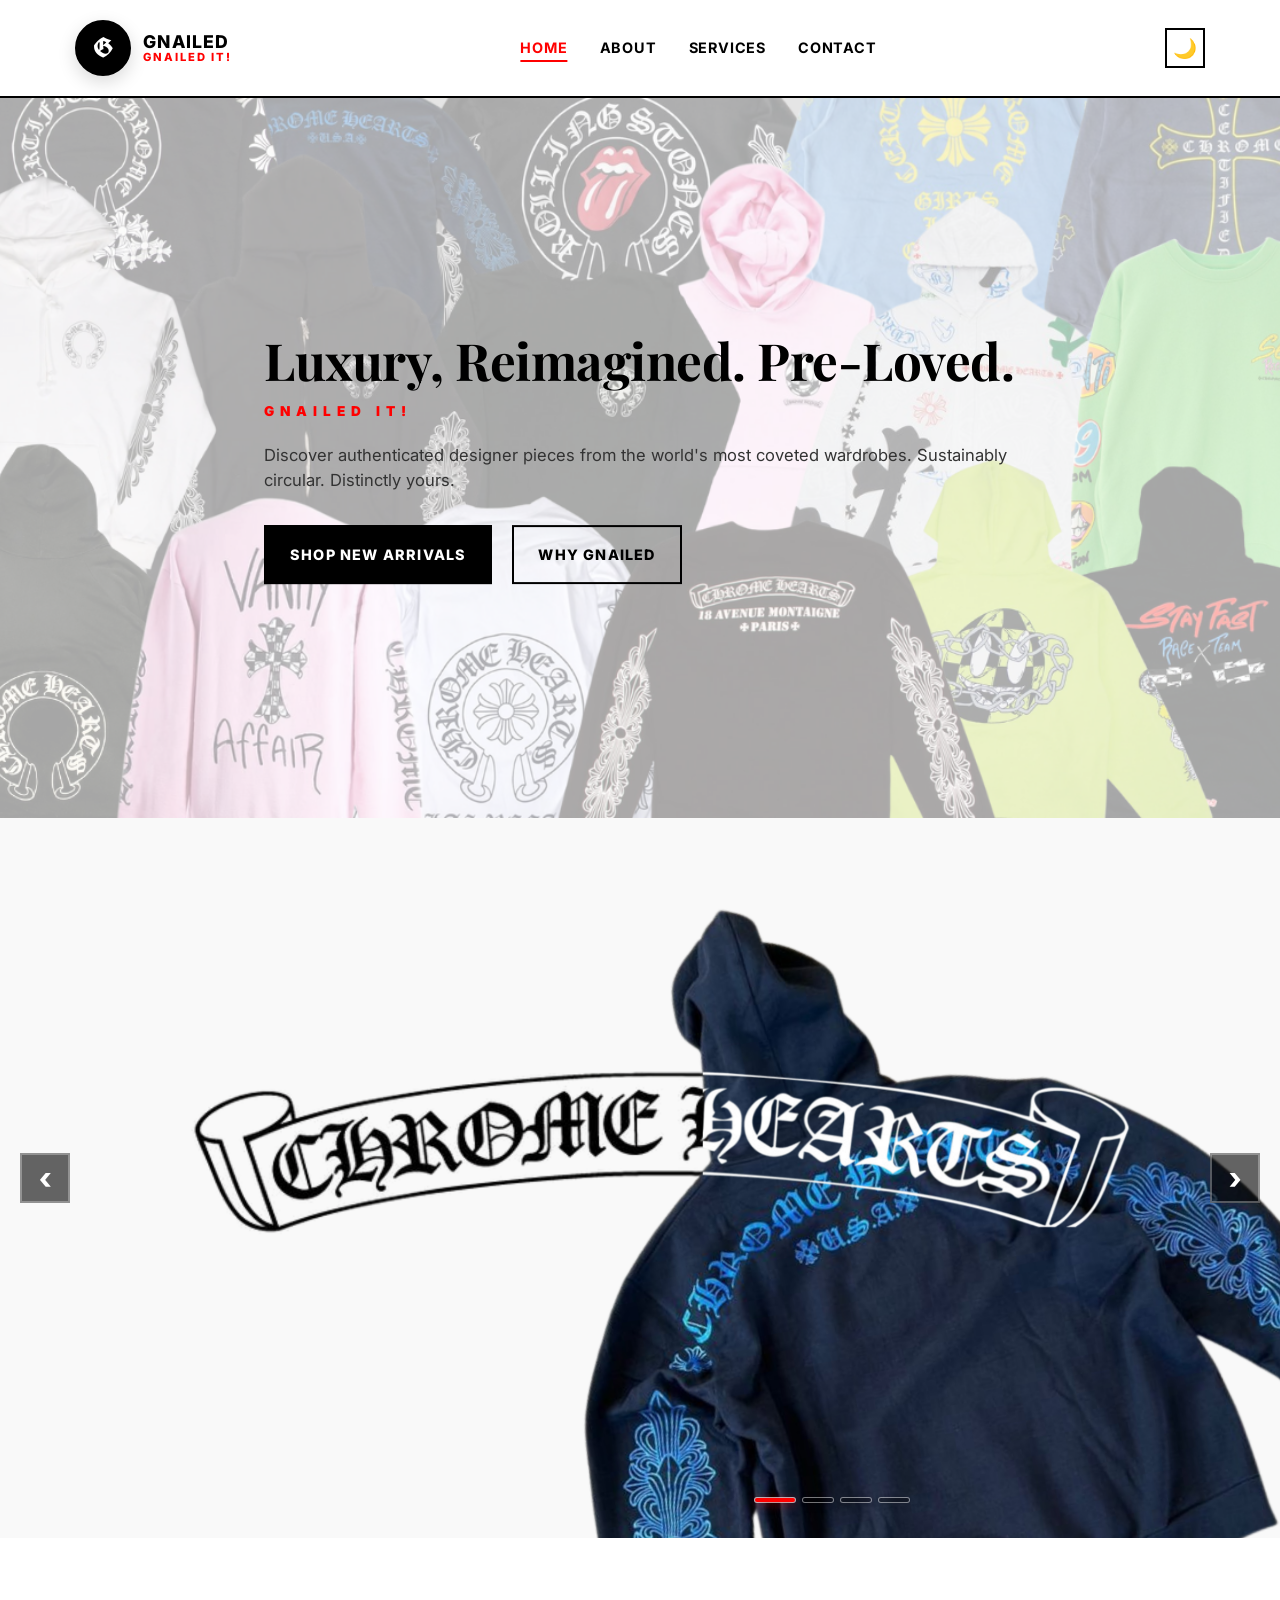
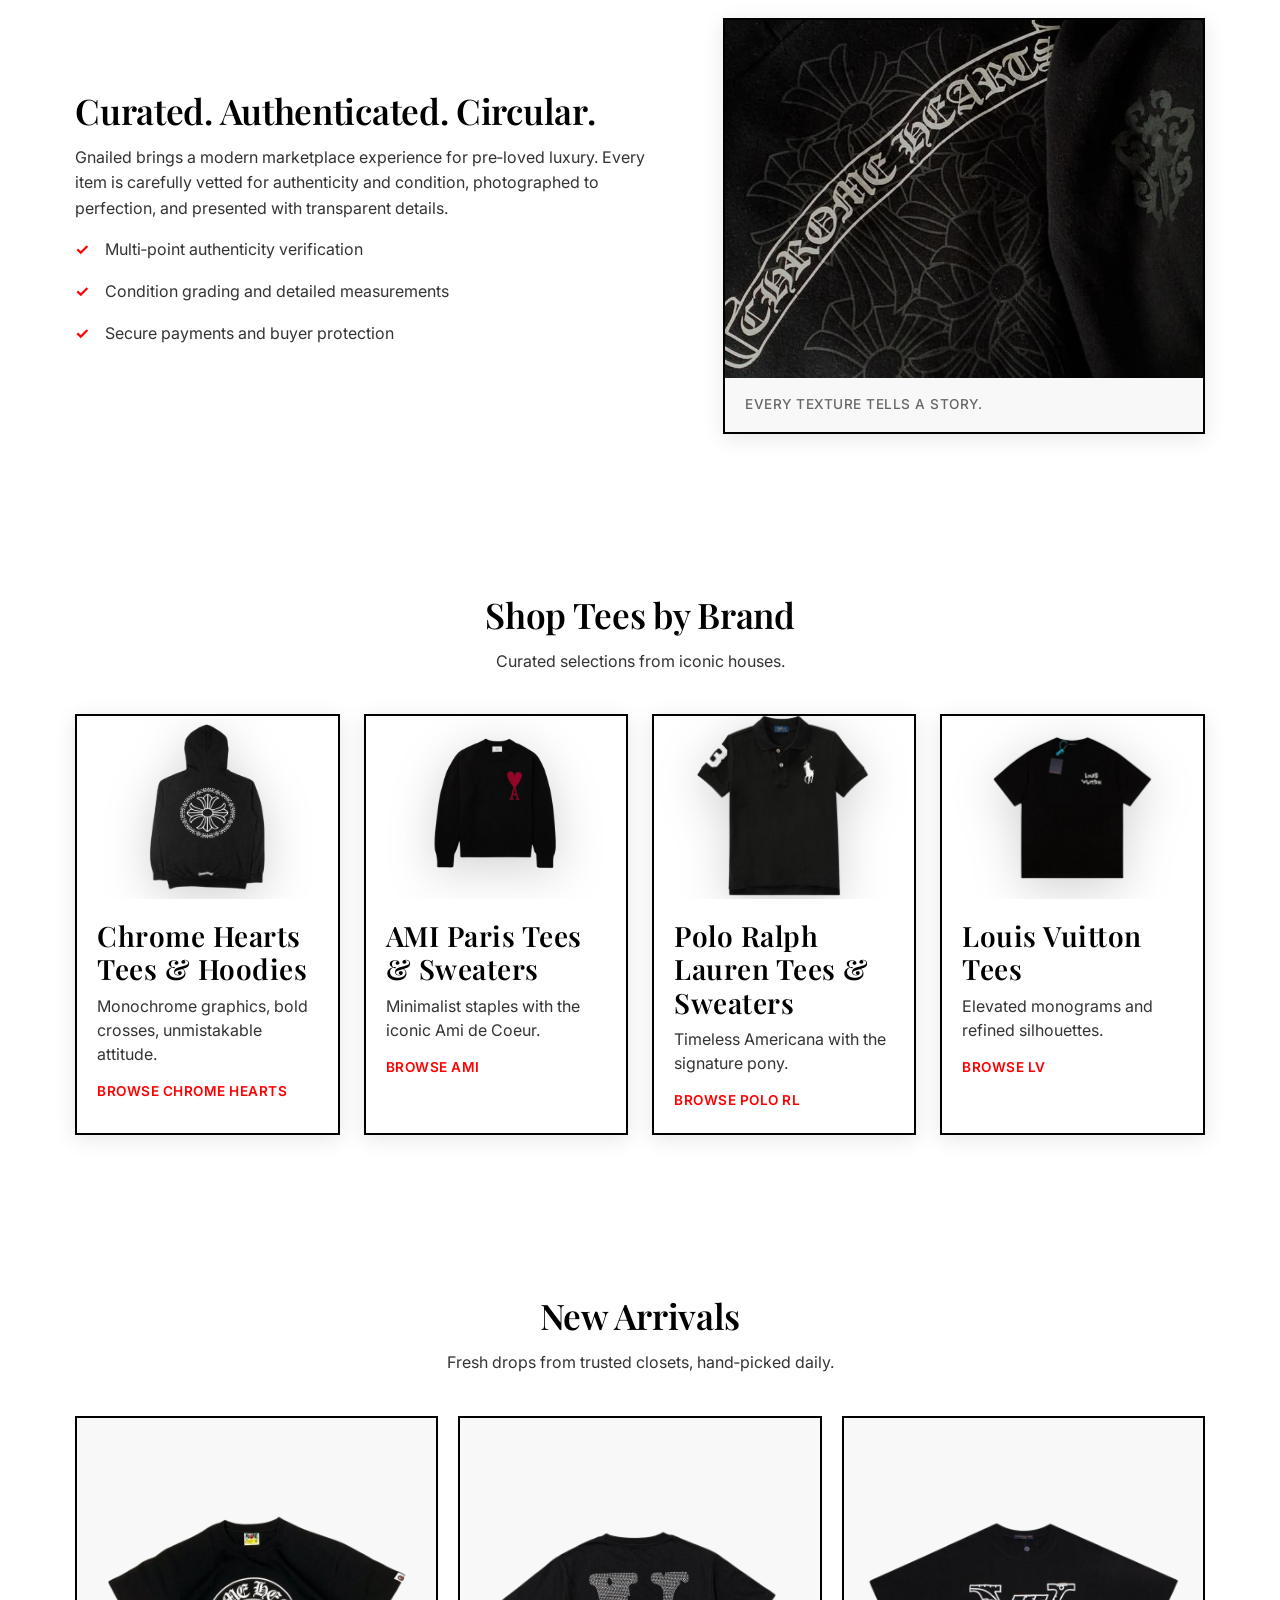
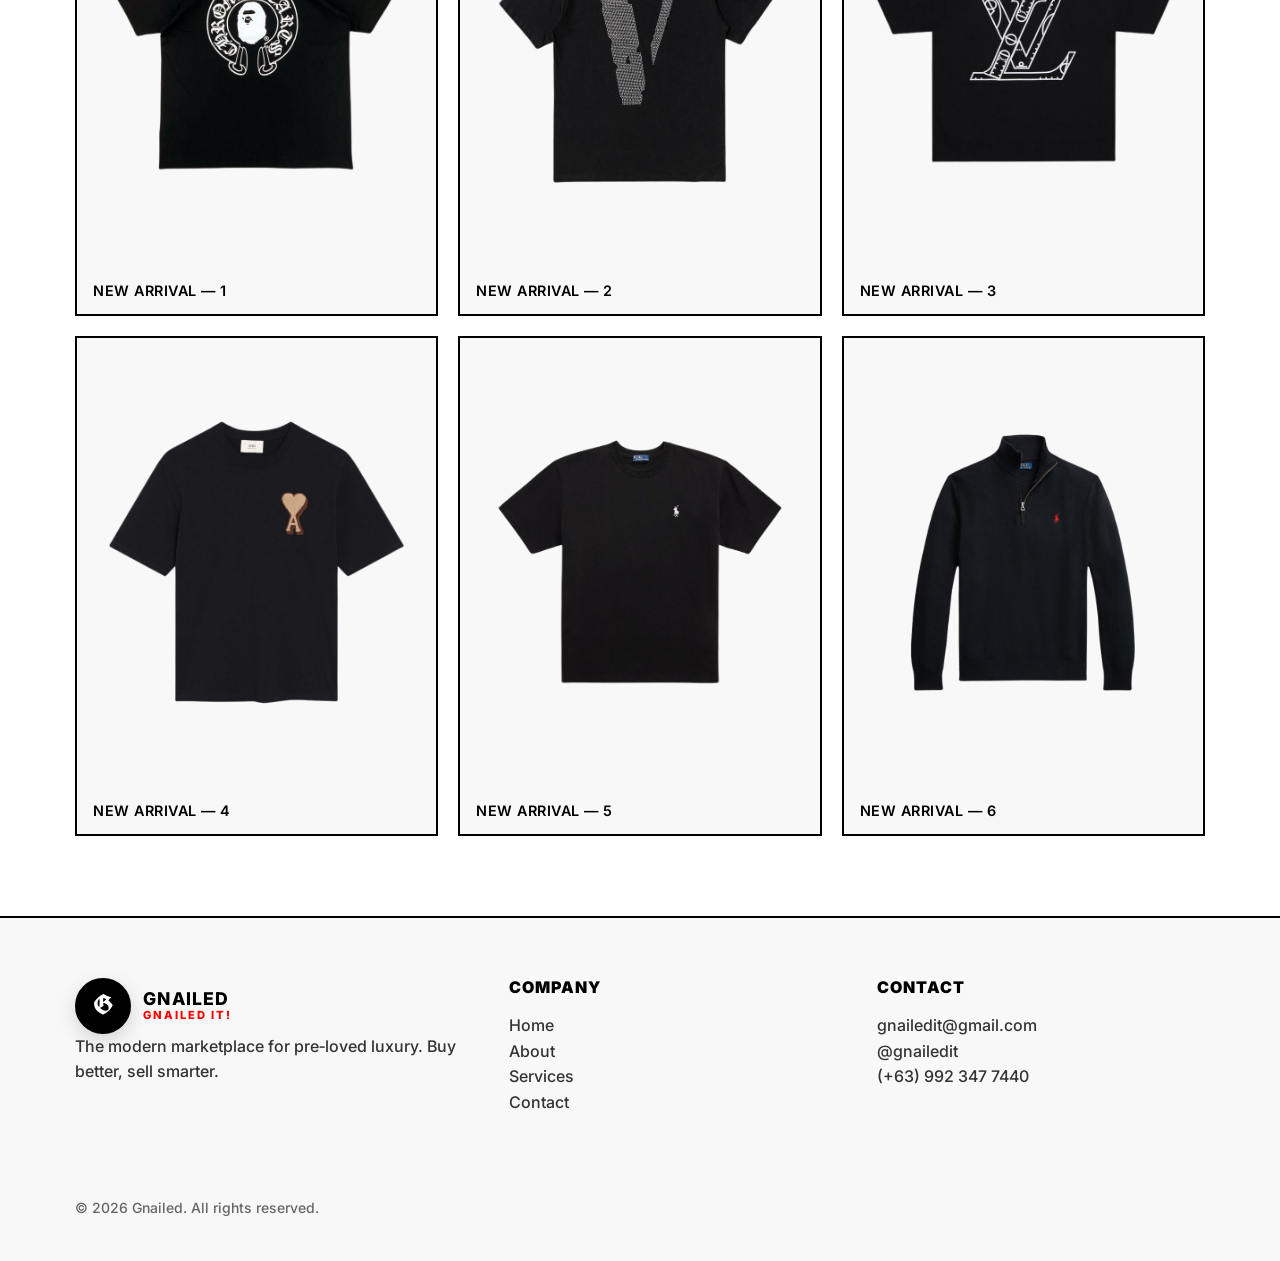
==== index.html @ 03d94093 "initial commit yezzir" ====
<!DOCTYPE html>
<html lang="en">
<head>
  <meta charset="UTF-8">
  <meta name="viewport" content="width=device-width, initial-scale=1.0">
  <meta name="description" content="Gnailed — luxury pre-loved garments, authenticated and curated. Buy and sell premium fashion sustainably.">
  <title>Gnailed — Luxury Pre‑Loved Garments</title>
  <link rel="preconnect" href="https://fonts.googleapis.com">
  <link rel="preconnect" href="https://fonts.gstatic.com" crossorigin>
  <link href="https://fonts.googleapis.com/css2?family=Inter:wght@300;400;500;600;700&family=Playfair+Display:wght@500;700&family=UnifrakturCook:wght@700&display=swap" rel="stylesheet">
  <link href="https://cdn.jsdelivr.net/npm/bootstrap@5.3.2/dist/css/bootstrap.min.css" rel="stylesheet">
  <link rel="stylesheet" href="style.css">
  <link rel="icon" type="image/svg+xml" href="data:image/svg+xml,%3Csvg xmlns='http://www.w3.org/2000/svg' viewBox='0 0 64 64'%3E%3Ccircle cx='32' cy='32' r='30' fill='%23000'/%3E%3Ctext x='32' y='42' text-anchor='middle' font-family='UnifrakturCook, Playfair Display, Georgia, serif' font-size='38' fill='%23fff' font-weight='700'%3EG%3C/text%3E%3C/svg%3E">
</head>
<body>
  <header class="site-header">
    <div class="container header-inner px-3 px-sm-4">
      <a class="brand" href="#" aria-label="Gnailed home">
        <span class="brand-mark" aria-hidden="true">G</span>
        <span class="brand-lockup">
          <span class="brand-wordmark">Gnailed</span>
          <span class="brand-tagline" aria-hidden="true">GNAILED IT!</span>
        </span>
      </a>
      <!-- Mobile menu toggle button -->
      <button id="menu-btn" class="menu-toggle" aria-label="Toggle menu" aria-expanded="false">
        <span class="hamburger"></span>
      </button>
      
      <nav id="nav-links" class="primary-nav" aria-label="Primary">
        <ul>
          <li><a href="index.html" class="active">Home</a></li>
          <li><a href="about.html">About</a></li>
          <li><a href="services.html">Services</a></li>
          <li><a href="contact.html">Contact</a></li>
        </ul>
      </nav>
      
      <!-- Dark mode toggle button -->
      <button id="theme-toggle" class="theme-toggle" aria-label="Toggle dark mode">
        <span class="theme-icon">🌙</span>
      </button>
    </div>
  </header>

  <main id="main-content">
    <section class="hero" aria-label="Featured banner">
      <div class="hero-media" role="img" aria-label="Chrome Hearts garments piled up"></div>
      <div class="container hero-content px-3 px-sm-4">
        <h1>Luxury, Reimagined. Pre‑Loved.</h1>
        <div class="hero-tagline" role="note" aria-label="Tagline">GNAILED IT!</div>
        <p>Discover authenticated designer pieces from the world's most coveted wardrobes. Sustainably circular. Distinctly yours.</p>
        <div class="cta-group">
          <a class="button button-primary" href="#shop">Shop New Arrivals</a>
          <a class="button button-ghost" href="#about">Why Gnailed</a>
        </div>
      </div>
    </section>

    <!-- Image Carousel Section -->
    <section class="carousel-section" aria-label="Featured carousel">
      <div class="carousel-container">
        <div class="carousel-slide active">
          <img src="carouselPics/carouselPic1.png" alt="Featured collection 1">
        </div>
        <div class="carousel-slide">
          <img src="carouselPics/carouselPic2.png" alt="Featured collection 2">
        </div>
        <div class="carousel-slide">
          <img src="carouselPics/carouselPic3.png" alt="Featured collection 3">
        </div>
        <div class="carousel-slide">
          <img src="carouselPics/carouselPic4.png" alt="Featured collection 4">
        </div>
        
        <!-- Carousel navigation buttons -->
        <button class="carousel-btn prev" aria-label="Previous slide">‹</button>
        <button class="carousel-btn next" aria-label="Next slide">›</button>
        
        <!-- Carousel indicators -->
        <div class="carousel-indicators">
          <button class="indicator active" data-slide="0" aria-label="Go to slide 1"></button>
          <button class="indicator" data-slide="1" aria-label="Go to slide 2"></button>
          <button class="indicator" data-slide="2" aria-label="Go to slide 3"></button>
          <button class="indicator" data-slide="3" aria-label="Go to slide 4"></button>
        </div>
      </div>
    </section>

    <section id="about" class="about section">
      <div class="container split px-3 px-sm-4">
        <div class="split-col">
          <h2>Curated. Authenticated. Circular.</h2>
          <p>Gnailed brings a modern marketplace experience for pre‑loved luxury. Every item is carefully vetted for authenticity and condition, photographed to perfection, and presented with transparent details.</p>
          <ul class="checks" role="list">
            <li>Multi‑point authenticity verification</li>
            <li>Condition grading and detailed measurements</li>
            <li>Secure payments and buyer protection</li>
          </ul>
        </div>
        <div class="split-col visual">
          <figure class="about-figure">
            <img src="pics/curatedauthenticatedcircular.jpg" alt="Curated, authenticated, circular luxury garment display">
            <figcaption>Every texture tells a story.</figcaption>
          </figure>
        </div>
      </div>
    </section>

    <section id="services" class="section services">
      <div class="container px-3 px-sm-4">
        <header class="section-header">
          <h2>Shop Tees by Brand</h2>
          <p>Curated selections from iconic houses.</p>
        </header>
        <div class="card-grid">
          <article class="card">
            <div class="card-media"><img src="pics/chromehearts.jpg" alt="Chrome Hearts tee product photo"></div>
            <div class="card-body">
              <h3>Chrome Hearts Tees & Hoodies</h3>
              <p>Monochrome graphics, bold crosses, unmistakable attitude.</p>
              <a class="text-link" href="#shop">Browse Chrome Hearts</a>
            </div>
          </article>
          <article class="card">
            <div class="card-media"><img src="pics/amiparis.jpg" alt="AMI Paris tee product photo"></div>
            <div class="card-body">
              <h3>AMI Paris Tees & Sweaters</h3>
              <p>Minimalist staples with the iconic Ami de Coeur.</p>
              <a class="text-link" href="#shop">Browse AMI</a>
            </div>
          </article>
          <article class="card">
            <div class="card-media"><img src="pics/polorl.jpg" alt="Polo Ralph Lauren tee product photo"></div>
            <div class="card-body">
              <h3>Polo Ralph Lauren Tees & Sweaters</h3>
              <p>Timeless Americana with the signature pony.</p>
              <a class="text-link" href="#shop">Browse Polo RL</a>
            </div>
          </article>
          <article class="card">
            <div class="card-media"><img src="pics/louisvuitton.jpg" alt="Louis Vuitton tee product photo"></div>
            <div class="card-body">
              <h3>Louis Vuitton Tees</h3>
              <p>Elevated monograms and refined silhouettes.</p>
              <a class="text-link" href="#shop">Browse LV</a>
            </div>
          </article>
        </div>
      </div>
    </section>

    <section id="shop" class="section featured" aria-label="Feature highlights">
      <div class="container px-3 px-sm-4">
        <header class="section-header">
          <h2>New Arrivals</h2>
          <p>Fresh drops from trusted closets, hand‑picked daily.</p>
        </header>
        <div class="masonry">
          <figure class="tile">
            <a href="#zoom1" aria-label="Zoom image 1" class="tile-image-wrapper">
              <img src="pics/newarrival1.jpg" alt="Chrome Hearts X A Bathing Ape Collab Tee">
            </a>
            <a href="#shop" class="button button-primary buy-now">Buy Now</a>
            <figcaption>New Arrival — 1</figcaption>
          </figure>
          <figure class="tile">
            <a href="#zoom2" aria-label="Zoom image 2" class="tile-image-wrapper">
              <img src="pics/newarrival2.jpg" alt="New arrival 2">
            </a>
            <a href="#shop" class="button button-primary buy-now">Buy Now</a>
            <figcaption>New Arrival — 2</figcaption>
          </figure>
          <figure class="tile">
            <a href="#zoom3" aria-label="Zoom image 3" class="tile-image-wrapper">
              <img src="pics/newarrival3.jpg" alt="New arrival 3">
            </a>
            <a href="#shop" class="button button-primary buy-now">Buy Now</a>
            <figcaption>New Arrival — 3</figcaption>
          </figure>
          <figure class="tile">
            <a href="#zoom4" aria-label="Zoom image 4" class="tile-image-wrapper">
              <img src="pics/newarrival4.jpg" alt="New arrival 4">
            </a>
            <a href="#shop" class="button button-primary buy-now">Buy Now</a>
            <figcaption>New Arrival — 4</figcaption>
          </figure>
          <figure class="tile">
            <a href="#zoom5" aria-label="Zoom image 5" class="tile-image-wrapper">
              <img src="pics/newarrival5.jpg" alt="New arrival 5">
            </a>
            <a href="#shop" class="button button-primary buy-now">Buy Now</a>
            <figcaption>New Arrival — 5</figcaption>
          </figure>
          <figure class="tile">
            <a href="#zoom6" aria-label="Zoom image 6" class="tile-image-wrapper">
              <img src="pics/newarrival6.jpg" alt="New arrival 6">
            </a>
            <a href="#shop" class="button button-primary buy-now">Buy Now</a>
            <figcaption>New Arrival — 6</figcaption>
          </figure>
        </div>
        <!-- CSS-only lightboxes -->
        <div id="zoom1" class="lightbox" role="dialog" aria-modal="true" aria-label="Zoomed image 1"><a class="close" href="#">Close</a><img src="pics/newarrival1.jpg" alt="New arrival 1 large"></div>
        <div id="zoom2" class="lightbox" role="dialog" aria-modal="true" aria-label="Zoomed image 2"><a class="close" href="#">Close</a><img src="pics/newarrival2.jpg" alt="New arrival 2 large"></div>
        <div id="zoom3" class="lightbox" role="dialog" aria-modal="true" aria-label="Zoomed image 3"><a class="close" href="#">Close</a><img src="pics/newarrival3.jpg" alt="New arrival 3 large"></div>
        <div id="zoom4" class="lightbox" role="dialog" aria-modal="true" aria-label="Zoomed image 4"><a class="close" href="#">Close</a><img src="pics/newarrival4.jpg" alt="New arrival 4 large"></div>
        <div id="zoom5" class="lightbox" role="dialog" aria-modal="true" aria-label="Zoomed image 5"><a class="close" href="#">Close</a><img src="pics/newarrival5.jpg" alt="New arrival 5 large"></div>
        <div id="zoom6" class="lightbox" role="dialog" aria-modal="true" aria-label="Zoomed image 6"><a class="close" href="#">Close</a><img src="pics/newarrival6.jpg" alt="New arrival 6 large"></div>
      </div>
    </section>
  </main>

  <footer id="contact" class="site-footer">
    <div class="container footer-grid px-3 px-sm-4">
      <section class="footer-brand">
        <a class="brand" href="#" aria-label="Gnailed home">
          <span class="brand-mark" aria-hidden="true">G</span>
          <span class="brand-lockup">
            <span class="brand-wordmark">Gnailed</span>
            <span class="brand-tagline" aria-hidden="true">GNAILED IT!</span>
          </span>
        </a>
        <p class="muted">The modern marketplace for pre‑loved luxury. Buy better, sell smarter.</p>
      </section>
      <nav class="footer-nav" aria-label="Footer">
        <h3>Company</h3>
        <ul>
          <li><a href="index.html">Home</a></li>
          <li><a href="about.html">About</a></li>
          <li><a href="services.html">Services</a></li>
          <li><a href="contact.html">Contact</a></li>
        </ul>
      </nav>
      <section class="footer-contact">
        <h3>Contact</h3>
        <ul>
          <li><a href="mailto:gnailedit@gmail.com">gnailedit@gmail.com</a></li>
          <li><a href="https://instagram.com/gnailedit" target="_blank" rel="noopener">@gnailedit</a></li>
          <li><a href="tel:+639923477440">(+63) 992 347 7440</a></li>
        </ul>
      </section>
    </div>
    <div class="container legal px-3 px-sm-4">
      <small>© <span id="year">2025</span> Gnailed. All rights reserved.</small>
    </div>
  </footer>
  
  <!-- Scroll to top button -->
  <button id="scroll-top" class="scroll-top-btn" aria-label="Scroll to top">
    ↑
  </button>
  
  <!-- JavaScript -->
  <script src="https://cdn.jsdelivr.net/npm/bootstrap@5.3.2/dist/js/bootstrap.bundle.min.js"></script>
  <script src="js/main.js"></script>
</body>
</html>
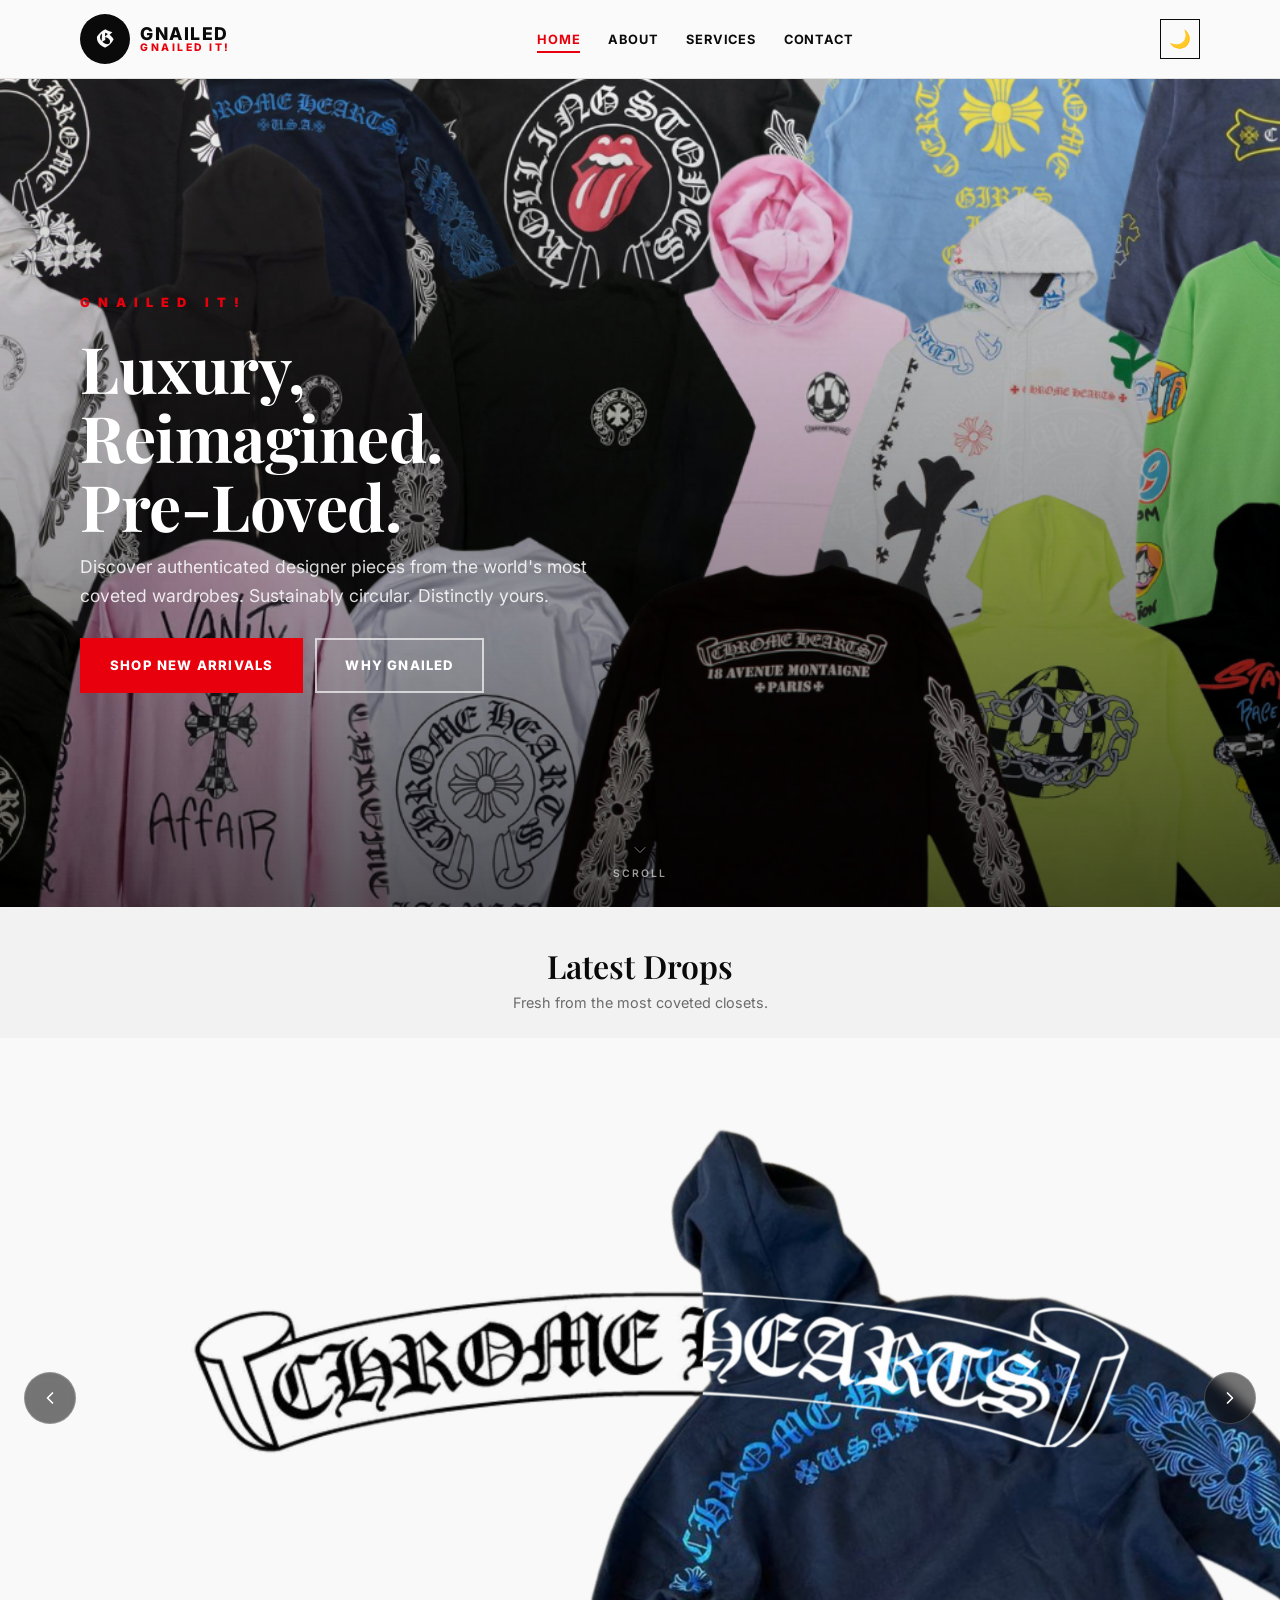
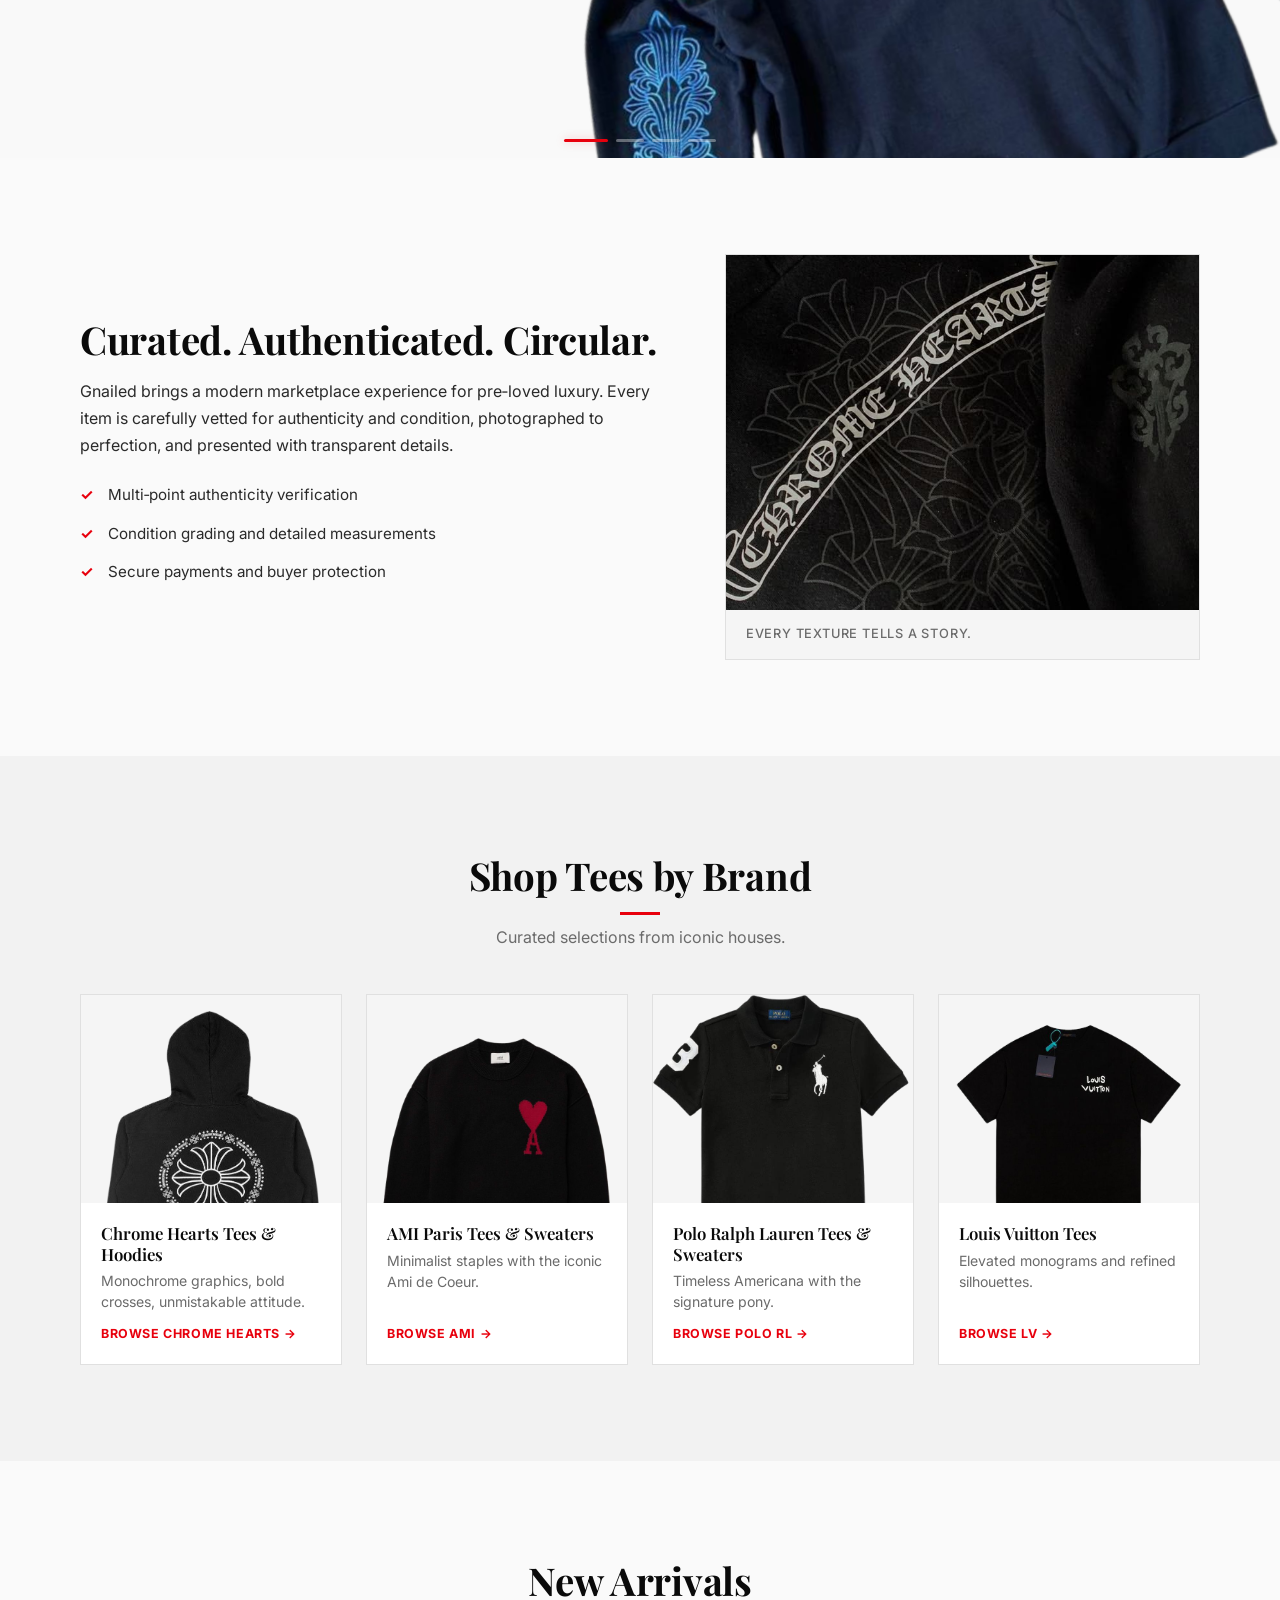
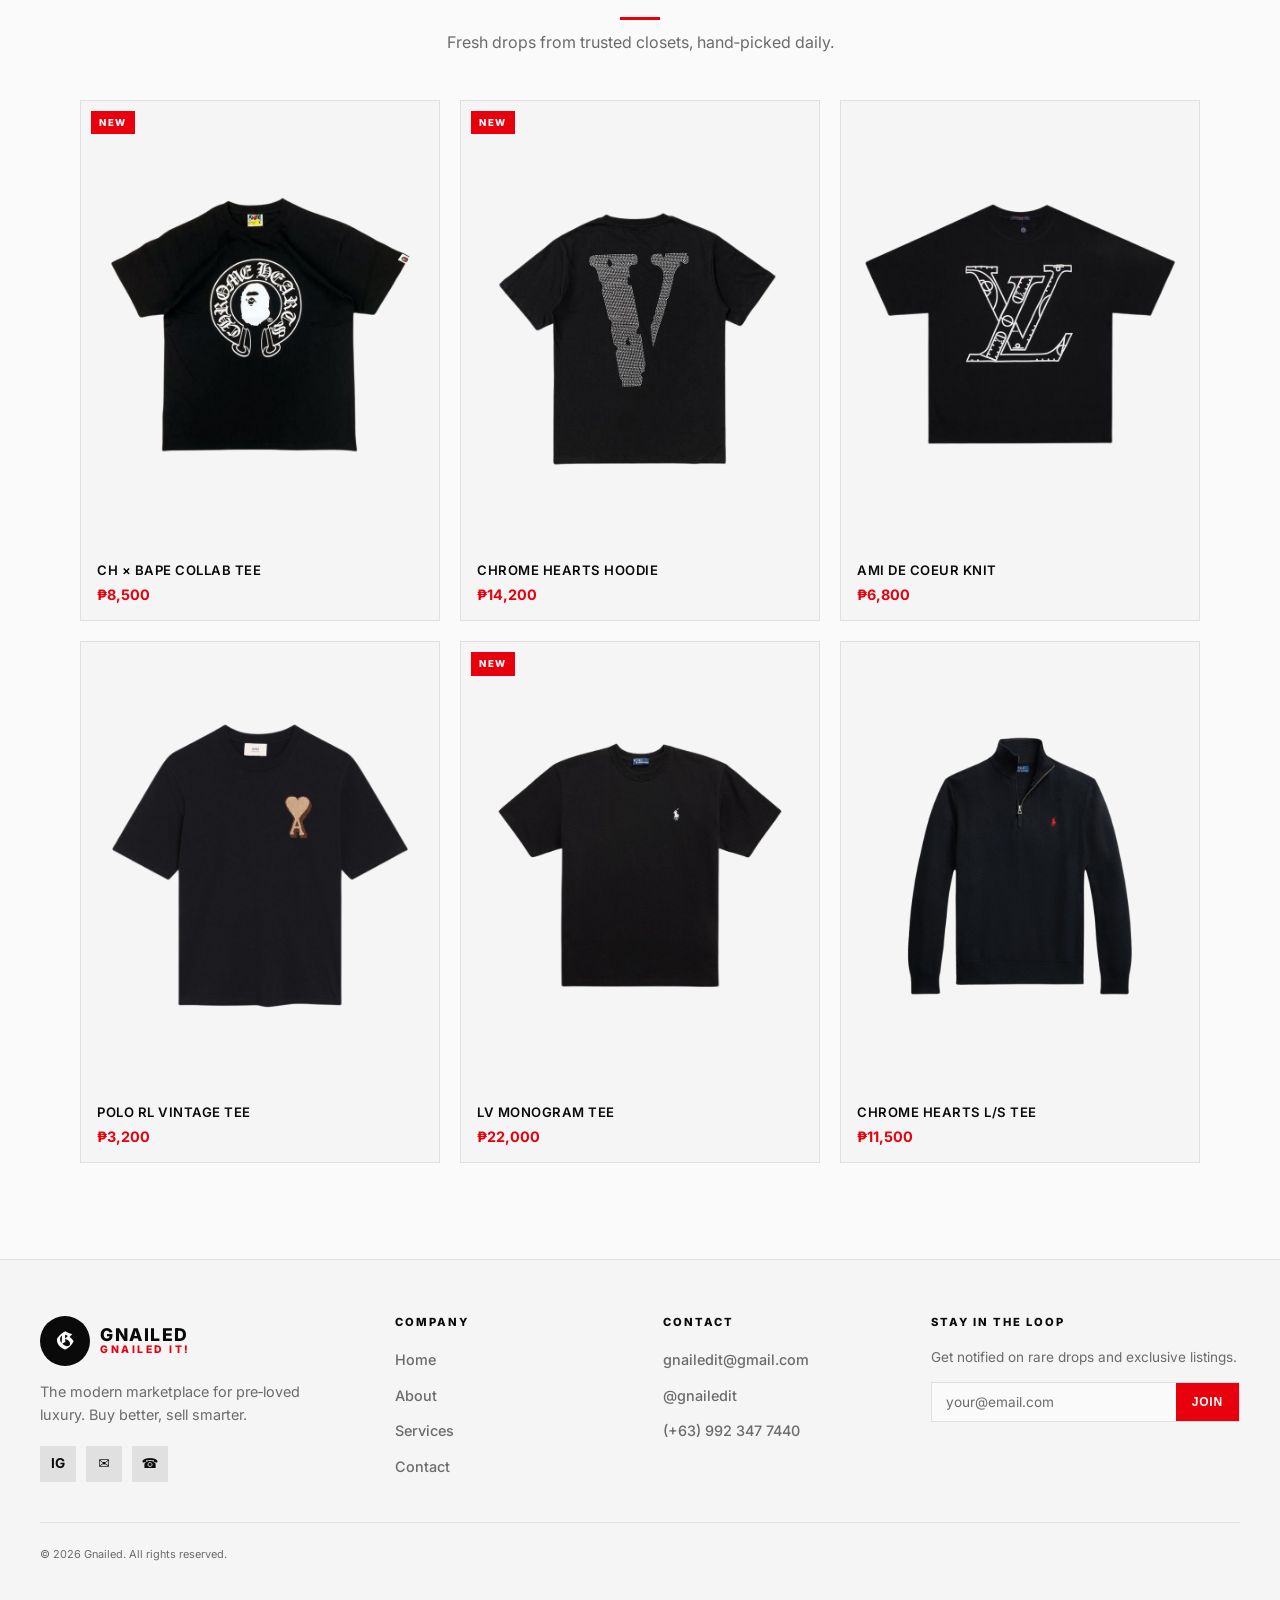
==== commit c551e57c: "optimized ui" ====
--- a/index.html
+++ b/index.html
@@ -7,14 +7,19 @@
   <title>Gnailed — Luxury Pre‑Loved Garments</title>
   <link rel="preconnect" href="https://fonts.googleapis.com">
   <link rel="preconnect" href="https://fonts.gstatic.com" crossorigin>
-  <link href="https://fonts.googleapis.com/css2?family=Inter:wght@300;400;500;600;700&family=Playfair+Display:wght@500;700&family=UnifrakturCook:wght@700&display=swap" rel="stylesheet">
-  <link href="https://cdn.jsdelivr.net/npm/bootstrap@5.3.2/dist/css/bootstrap.min.css" rel="stylesheet">
+  <link href="https://fonts.googleapis.com/css2?family=Inter:ital,opsz,wght@0,14..32,300;0,14..32,400;0,14..32,500;0,14..32,600;0,14..32,700;0,14..32,800;1,14..32,400&family=Playfair+Display:wght@500;600;700&family=UnifrakturCook:wght@700&display=swap" rel="stylesheet">
   <link rel="stylesheet" href="style.css">
   <link rel="icon" type="image/svg+xml" href="data:image/svg+xml,%3Csvg xmlns='http://www.w3.org/2000/svg' viewBox='0 0 64 64'%3E%3Ccircle cx='32' cy='32' r='30' fill='%23000'/%3E%3Ctext x='32' y='42' text-anchor='middle' font-family='UnifrakturCook, Playfair Display, Georgia, serif' font-size='38' fill='%23fff' font-weight='700'%3EG%3C/text%3E%3C/svg%3E">
 </head>
 <body>
+
+  <!-- ============================================================
+       HEADER
+       ============================================================ -->
   <header class="site-header">
-    <div class="container header-inner px-3 px-sm-4">
+    <div class="container header-inner">
+
+      <!-- Brand -->
       <a class="brand" href="#" aria-label="Gnailed home">
         <span class="brand-mark" aria-hidden="true">G</span>
         <span class="brand-lockup">
@@ -22,11 +27,8 @@
           <span class="brand-tagline" aria-hidden="true">GNAILED IT!</span>
         </span>
       </a>
-      <!-- Mobile menu toggle button -->
-      <button id="menu-btn" class="menu-toggle" aria-label="Toggle menu" aria-expanded="false">
-        <span class="hamburger"></span>
-      </button>
-      
+
+      <!-- Desktop Navigation -->
       <nav id="nav-links" class="primary-nav" aria-label="Primary">
         <ul>
           <li><a href="index.html" class="active">Home</a></li>
@@ -35,49 +37,80 @@
           <li><a href="contact.html">Contact</a></li>
         </ul>
       </nav>
-      
-      <!-- Dark mode toggle button -->
-      <button id="theme-toggle" class="theme-toggle" aria-label="Toggle dark mode">
-        <span class="theme-icon">🌙</span>
-      </button>
+
+      <!-- Right-side controls -->
+      <div class="header-controls">
+        <!-- Dark mode toggle -->
+        <button id="theme-toggle" class="theme-toggle" aria-label="Toggle dark mode">
+          <span class="theme-icon">🌙</span>
+        </button>
+
+        <!-- Mobile hamburger (rendered AFTER controls so flex order is correct) -->
+        <button id="menu-btn" class="menu-toggle" aria-label="Toggle menu" aria-expanded="false">
+          <span class="hamburger"></span>
+        </button>
+      </div>
+
     </div>
   </header>
 
   <main id="main-content">
+
+    <!-- ============================================================
+         HERO — Full-Bleed Editorial
+         ============================================================ -->
     <section class="hero" aria-label="Featured banner">
-      <div class="hero-media" role="img" aria-label="Chrome Hearts garments piled up"></div>
-      <div class="container hero-content px-3 px-sm-4">
-        <h1>Luxury, Reimagined. Pre‑Loved.</h1>
+      <div class="hero-media" role="img" aria-label="Luxury garment background"></div>
+
+      <div class="container hero-content">
         <div class="hero-tagline" role="note" aria-label="Tagline">GNAILED IT!</div>
+        <h1>Luxury,<br>Reimagined.<br>Pre‑Loved.</h1>
         <p>Discover authenticated designer pieces from the world's most coveted wardrobes. Sustainably circular. Distinctly yours.</p>
         <div class="cta-group">
           <a class="button button-primary" href="#shop">Shop New Arrivals</a>
           <a class="button button-ghost" href="#about">Why Gnailed</a>
         </div>
       </div>
-    </section>
-
-    <!-- Image Carousel Section -->
+
+      <!-- Scroll cue -->
+      <div class="hero-scroll-cue" aria-hidden="true">
+        <svg viewBox="0 0 24 24" stroke-linecap="round" stroke-linejoin="round"><polyline points="6 9 12 15 18 9"></polyline></svg>
+        <span>Scroll</span>
+      </div>
+    </section>
+
+    <!-- ============================================================
+         IMAGE CAROUSEL
+         ============================================================ -->
     <section class="carousel-section" aria-label="Featured carousel">
+      <div class="carousel-label reveal">
+        <h2>Latest Drops</h2>
+        <p>Fresh from the most coveted closets.</p>
+      </div>
+
       <div class="carousel-container">
         <div class="carousel-slide active">
-          <img src="carouselPics/carouselPic1.png" alt="Featured collection 1">
+          <img src="carouselPics/carouselPic1.png" alt="Featured collection 1" loading="lazy">
         </div>
         <div class="carousel-slide">
-          <img src="carouselPics/carouselPic2.png" alt="Featured collection 2">
+          <img src="carouselPics/carouselPic2.png" alt="Featured collection 2" loading="lazy">
         </div>
         <div class="carousel-slide">
-          <img src="carouselPics/carouselPic3.png" alt="Featured collection 3">
+          <img src="carouselPics/carouselPic3.png" alt="Featured collection 3" loading="lazy">
         </div>
         <div class="carousel-slide">
-          <img src="carouselPics/carouselPic4.png" alt="Featured collection 4">
-        </div>
-        
-        <!-- Carousel navigation buttons -->
-        <button class="carousel-btn prev" aria-label="Previous slide">‹</button>
-        <button class="carousel-btn next" aria-label="Next slide">›</button>
-        
-        <!-- Carousel indicators -->
+          <img src="carouselPics/carouselPic4.png" alt="Featured collection 4" loading="lazy">
+        </div>
+
+        <!-- SVG arrow buttons -->
+        <button class="carousel-btn prev" aria-label="Previous slide">
+          <svg viewBox="0 0 24 24" stroke-linecap="round" stroke-linejoin="round"><polyline points="15 18 9 12 15 6"></polyline></svg>
+        </button>
+        <button class="carousel-btn next" aria-label="Next slide">
+          <svg viewBox="0 0 24 24" stroke-linecap="round" stroke-linejoin="round"><polyline points="9 18 15 12 9 6"></polyline></svg>
+        </button>
+
+        <!-- Indicators -->
         <div class="carousel-indicators">
           <button class="indicator active" data-slide="0" aria-label="Go to slide 1"></button>
           <button class="indicator" data-slide="1" aria-label="Go to slide 2"></button>
@@ -87,9 +120,12 @@
       </div>
     </section>
 
+    <!-- ============================================================
+         ABOUT
+         ============================================================ -->
     <section id="about" class="about section">
-      <div class="container split px-3 px-sm-4">
-        <div class="split-col">
+      <div class="container split">
+        <div class="split-col reveal">
           <h2>Curated. Authenticated. Circular.</h2>
           <p>Gnailed brings a modern marketplace experience for pre‑loved luxury. Every item is carefully vetted for authenticity and condition, photographed to perfection, and presented with transparent details.</p>
           <ul class="checks" role="list">
@@ -98,48 +134,59 @@
             <li>Secure payments and buyer protection</li>
           </ul>
         </div>
-        <div class="split-col visual">
+        <div class="split-col visual reveal reveal-delay-2">
           <figure class="about-figure">
-            <img src="pics/curatedauthenticatedcircular.jpg" alt="Curated, authenticated, circular luxury garment display">
+            <img src="pics/curatedauthenticatedcircular.jpg" alt="Curated, authenticated, circular luxury garment display" loading="lazy">
             <figcaption>Every texture tells a story.</figcaption>
           </figure>
         </div>
       </div>
     </section>
 
+    <!-- ============================================================
+         SHOP BY BRAND
+         ============================================================ -->
     <section id="services" class="section services">
-      <div class="container px-3 px-sm-4">
-        <header class="section-header">
+      <div class="container">
+        <header class="section-header reveal">
           <h2>Shop Tees by Brand</h2>
           <p>Curated selections from iconic houses.</p>
         </header>
         <div class="card-grid">
-          <article class="card">
-            <div class="card-media"><img src="pics/chromehearts.jpg" alt="Chrome Hearts tee product photo"></div>
+          <article class="card reveal reveal-delay-1">
+            <div class="card-media">
+              <img src="pics/chromehearts.jpg" alt="Chrome Hearts tee product photo" loading="lazy">
+            </div>
             <div class="card-body">
-              <h3>Chrome Hearts Tees & Hoodies</h3>
+              <h3>Chrome Hearts Tees &amp; Hoodies</h3>
               <p>Monochrome graphics, bold crosses, unmistakable attitude.</p>
               <a class="text-link" href="#shop">Browse Chrome Hearts</a>
             </div>
           </article>
-          <article class="card">
-            <div class="card-media"><img src="pics/amiparis.jpg" alt="AMI Paris tee product photo"></div>
+          <article class="card reveal reveal-delay-2">
+            <div class="card-media">
+              <img src="pics/amiparis.jpg" alt="AMI Paris tee product photo" loading="lazy">
+            </div>
             <div class="card-body">
-              <h3>AMI Paris Tees & Sweaters</h3>
+              <h3>AMI Paris Tees &amp; Sweaters</h3>
               <p>Minimalist staples with the iconic Ami de Coeur.</p>
               <a class="text-link" href="#shop">Browse AMI</a>
             </div>
           </article>
-          <article class="card">
-            <div class="card-media"><img src="pics/polorl.jpg" alt="Polo Ralph Lauren tee product photo"></div>
+          <article class="card reveal reveal-delay-3">
+            <div class="card-media">
+              <img src="pics/polorl.jpg" alt="Polo Ralph Lauren tee product photo" loading="lazy">
+            </div>
             <div class="card-body">
-              <h3>Polo Ralph Lauren Tees & Sweaters</h3>
+              <h3>Polo Ralph Lauren Tees &amp; Sweaters</h3>
               <p>Timeless Americana with the signature pony.</p>
               <a class="text-link" href="#shop">Browse Polo RL</a>
             </div>
           </article>
-          <article class="card">
-            <div class="card-media"><img src="pics/louisvuitton.jpg" alt="Louis Vuitton tee product photo"></div>
+          <article class="card reveal reveal-delay-4">
+            <div class="card-media">
+              <img src="pics/louisvuitton.jpg" alt="Louis Vuitton tee product photo" loading="lazy">
+            </div>
             <div class="card-body">
               <h3>Louis Vuitton Tees</h3>
               <p>Elevated monograms and refined silhouettes.</p>
@@ -150,69 +197,138 @@
       </div>
     </section>
 
-    <section id="shop" class="section featured" aria-label="Feature highlights">
-      <div class="container px-3 px-sm-4">
-        <header class="section-header">
+    <!-- ============================================================
+         NEW ARRIVALS
+         ============================================================ -->
+    <section id="shop" class="section featured" aria-label="New arrivals">
+      <div class="container">
+        <header class="section-header reveal">
           <h2>New Arrivals</h2>
           <p>Fresh drops from trusted closets, hand‑picked daily.</p>
         </header>
         <div class="masonry">
-          <figure class="tile">
+
+          <figure class="tile reveal reveal-delay-1">
+            <span class="tile-badge">New</span>
             <a href="#zoom1" aria-label="Zoom image 1" class="tile-image-wrapper">
-              <img src="pics/newarrival1.jpg" alt="Chrome Hearts X A Bathing Ape Collab Tee">
-            </a>
-            <a href="#shop" class="button button-primary buy-now">Buy Now</a>
-            <figcaption>New Arrival — 1</figcaption>
-          </figure>
-          <figure class="tile">
+              <img src="pics/newarrival1.jpg" alt="Chrome Hearts X A Bathing Ape Collab Tee" loading="lazy">
+              <div class="tile-overlay">
+                <a href="#shop" class="button buy-now">Buy Now</a>
+              </div>
+            </a>
+            <div class="tile-meta">
+              <figcaption>CH × BAPE Collab Tee</figcaption>
+              <div class="tile-price">₱8,500</div>
+            </div>
+          </figure>
+
+          <figure class="tile reveal reveal-delay-2">
+            <span class="tile-badge">New</span>
             <a href="#zoom2" aria-label="Zoom image 2" class="tile-image-wrapper">
-              <img src="pics/newarrival2.jpg" alt="New arrival 2">
-            </a>
-            <a href="#shop" class="button button-primary buy-now">Buy Now</a>
-            <figcaption>New Arrival — 2</figcaption>
-          </figure>
-          <figure class="tile">
+              <img src="pics/newarrival2.jpg" alt="New arrival 2" loading="lazy">
+              <div class="tile-overlay">
+                <a href="#shop" class="button buy-now">Buy Now</a>
+              </div>
+            </a>
+            <div class="tile-meta">
+              <figcaption>Chrome Hearts Hoodie</figcaption>
+              <div class="tile-price">₱14,200</div>
+            </div>
+          </figure>
+
+          <figure class="tile reveal reveal-delay-3">
             <a href="#zoom3" aria-label="Zoom image 3" class="tile-image-wrapper">
-              <img src="pics/newarrival3.jpg" alt="New arrival 3">
-            </a>
-            <a href="#shop" class="button button-primary buy-now">Buy Now</a>
-            <figcaption>New Arrival — 3</figcaption>
-          </figure>
-          <figure class="tile">
+              <img src="pics/newarrival3.jpg" alt="New arrival 3" loading="lazy">
+              <div class="tile-overlay">
+                <a href="#shop" class="button buy-now">Buy Now</a>
+              </div>
+            </a>
+            <div class="tile-meta">
+              <figcaption>AMI de Coeur Knit</figcaption>
+              <div class="tile-price">₱6,800</div>
+            </div>
+          </figure>
+
+          <figure class="tile reveal reveal-delay-1">
             <a href="#zoom4" aria-label="Zoom image 4" class="tile-image-wrapper">
-              <img src="pics/newarrival4.jpg" alt="New arrival 4">
-            </a>
-            <a href="#shop" class="button button-primary buy-now">Buy Now</a>
-            <figcaption>New Arrival — 4</figcaption>
-          </figure>
-          <figure class="tile">
+              <img src="pics/newarrival4.jpg" alt="New arrival 4" loading="lazy">
+              <div class="tile-overlay">
+                <a href="#shop" class="button buy-now">Buy Now</a>
+              </div>
+            </a>
+            <div class="tile-meta">
+              <figcaption>Polo RL Vintage Tee</figcaption>
+              <div class="tile-price">₱3,200</div>
+            </div>
+          </figure>
+
+          <figure class="tile reveal reveal-delay-2">
+            <span class="tile-badge">New</span>
             <a href="#zoom5" aria-label="Zoom image 5" class="tile-image-wrapper">
-              <img src="pics/newarrival5.jpg" alt="New arrival 5">
-            </a>
-            <a href="#shop" class="button button-primary buy-now">Buy Now</a>
-            <figcaption>New Arrival — 5</figcaption>
-          </figure>
-          <figure class="tile">
+              <img src="pics/newarrival5.jpg" alt="New arrival 5" loading="lazy">
+              <div class="tile-overlay">
+                <a href="#shop" class="button buy-now">Buy Now</a>
+              </div>
+            </a>
+            <div class="tile-meta">
+              <figcaption>LV Monogram Tee</figcaption>
+              <div class="tile-price">₱22,000</div>
+            </div>
+          </figure>
+
+          <figure class="tile reveal reveal-delay-3">
             <a href="#zoom6" aria-label="Zoom image 6" class="tile-image-wrapper">
-              <img src="pics/newarrival6.jpg" alt="New arrival 6">
-            </a>
-            <a href="#shop" class="button button-primary buy-now">Buy Now</a>
-            <figcaption>New Arrival — 6</figcaption>
-          </figure>
-        </div>
+              <img src="pics/newarrival6.jpg" alt="New arrival 6" loading="lazy">
+              <div class="tile-overlay">
+                <a href="#shop" class="button buy-now">Buy Now</a>
+              </div>
+            </a>
+            <div class="tile-meta">
+              <figcaption>Chrome Hearts L/S Tee</figcaption>
+              <div class="tile-price">₱11,500</div>
+            </div>
+          </figure>
+
+        </div>
+
         <!-- CSS-only lightboxes -->
-        <div id="zoom1" class="lightbox" role="dialog" aria-modal="true" aria-label="Zoomed image 1"><a class="close" href="#">Close</a><img src="pics/newarrival1.jpg" alt="New arrival 1 large"></div>
-        <div id="zoom2" class="lightbox" role="dialog" aria-modal="true" aria-label="Zoomed image 2"><a class="close" href="#">Close</a><img src="pics/newarrival2.jpg" alt="New arrival 2 large"></div>
-        <div id="zoom3" class="lightbox" role="dialog" aria-modal="true" aria-label="Zoomed image 3"><a class="close" href="#">Close</a><img src="pics/newarrival3.jpg" alt="New arrival 3 large"></div>
-        <div id="zoom4" class="lightbox" role="dialog" aria-modal="true" aria-label="Zoomed image 4"><a class="close" href="#">Close</a><img src="pics/newarrival4.jpg" alt="New arrival 4 large"></div>
-        <div id="zoom5" class="lightbox" role="dialog" aria-modal="true" aria-label="Zoomed image 5"><a class="close" href="#">Close</a><img src="pics/newarrival5.jpg" alt="New arrival 5 large"></div>
-        <div id="zoom6" class="lightbox" role="dialog" aria-modal="true" aria-label="Zoomed image 6"><a class="close" href="#">Close</a><img src="pics/newarrival6.jpg" alt="New arrival 6 large"></div>
-      </div>
-    </section>
+        <div id="zoom1" class="lightbox" role="dialog" aria-modal="true" aria-label="Zoomed image 1">
+          <a class="close" href="#">✕ Close</a>
+          <img src="pics/newarrival1.jpg" alt="New arrival 1 large">
+        </div>
+        <div id="zoom2" class="lightbox" role="dialog" aria-modal="true" aria-label="Zoomed image 2">
+          <a class="close" href="#">✕ Close</a>
+          <img src="pics/newarrival2.jpg" alt="New arrival 2 large">
+        </div>
+        <div id="zoom3" class="lightbox" role="dialog" aria-modal="true" aria-label="Zoomed image 3">
+          <a class="close" href="#">✕ Close</a>
+          <img src="pics/newarrival3.jpg" alt="New arrival 3 large">
+        </div>
+        <div id="zoom4" class="lightbox" role="dialog" aria-modal="true" aria-label="Zoomed image 4">
+          <a class="close" href="#">✕ Close</a>
+          <img src="pics/newarrival4.jpg" alt="New arrival 4 large">
+        </div>
+        <div id="zoom5" class="lightbox" role="dialog" aria-modal="true" aria-label="Zoomed image 5">
+          <a class="close" href="#">✕ Close</a>
+          <img src="pics/newarrival5.jpg" alt="New arrival 5 large">
+        </div>
+        <div id="zoom6" class="lightbox" role="dialog" aria-modal="true" aria-label="Zoomed image 6">
+          <a class="close" href="#">✕ Close</a>
+          <img src="pics/newarrival6.jpg" alt="New arrival 6 large">
+        </div>
+
+      </div>
+    </section>
+
   </main>
 
+  <!-- ============================================================
+       FOOTER
+       ============================================================ -->
   <footer id="contact" class="site-footer">
-    <div class="container footer-grid px-3 px-sm-4">
+    <div class="container footer-grid">
+
+      <!-- Brand -->
       <section class="footer-brand">
         <a class="brand" href="#" aria-label="Gnailed home">
           <span class="brand-mark" aria-hidden="true">G</span>
@@ -221,9 +337,16 @@
             <span class="brand-tagline" aria-hidden="true">GNAILED IT!</span>
           </span>
         </a>
-        <p class="muted">The modern marketplace for pre‑loved luxury. Buy better, sell smarter.</p>
+        <p>The modern marketplace for pre‑loved luxury. Buy better, sell smarter.</p>
+        <div class="footer-social">
+          <a href="https://instagram.com/gnailedit" target="_blank" rel="noopener" class="social-icon" aria-label="Instagram">IG</a>
+          <a href="mailto:gnailedit@gmail.com" class="social-icon" aria-label="Email">✉</a>
+          <a href="tel:+639923477440" class="social-icon" aria-label="Phone">☎</a>
+        </div>
       </section>
-      <nav class="footer-nav" aria-label="Footer">
+
+      <!-- Nav links -->
+      <nav class="footer-nav" aria-label="Footer navigation">
         <h3>Company</h3>
         <ul>
           <li><a href="index.html">Home</a></li>
@@ -232,6 +355,8 @@
           <li><a href="contact.html">Contact</a></li>
         </ul>
       </nav>
+
+      <!-- Contact -->
       <section class="footer-contact">
         <h3>Contact</h3>
         <ul>
@@ -240,20 +365,33 @@
           <li><a href="tel:+639923477440">(+63) 992 347 7440</a></li>
         </ul>
       </section>
+
+      <!-- Newsletter -->
+      <section class="footer-newsletter">
+        <h3>Stay in the Loop</h3>
+        <p>Get notified on rare drops and exclusive listings.</p>
+        <form class="newsletter-form" onsubmit="return false;">
+          <input class="newsletter-input" type="email" placeholder="your@email.com" aria-label="Email address">
+          <button class="newsletter-btn" type="submit">Join</button>
+        </form>
+      </section>
+
     </div>
-    <div class="container legal px-3 px-sm-4">
+
+    <div class="container legal">
       <small>© <span id="year">2025</span> Gnailed. All rights reserved.</small>
     </div>
   </footer>
-  
-  <!-- Scroll to top button -->
+
+  <!-- Scroll to top button (SVG arrow) -->
   <button id="scroll-top" class="scroll-top-btn" aria-label="Scroll to top">
-    ↑
+    <svg viewBox="0 0 24 24" stroke-linecap="round" stroke-linejoin="round">
+      <polyline points="18 15 12 9 6 15"></polyline>
+    </svg>
   </button>
-  
+
   <!-- JavaScript -->
-  <script src="https://cdn.jsdelivr.net/npm/bootstrap@5.3.2/dist/js/bootstrap.bundle.min.js"></script>
   <script src="js/main.js"></script>
+
 </body>
 </html>
-
--- a/style.css
+++ b/style.css
@@ -0,0 +1,1737 @@
+/*
+  Gnailed — Luxury Pre‑Loved Garments
+  Modern, Mobile-First CSS — 2026 Edition
+  Design: Dark Editorial × Brutalist Grid × High-Contrast Accent
+*/
+
+/* ============================================================
+   IMPORTS & RESET
+   ============================================================ */
+@import url('https://fonts.googleapis.com/css2?family=Inter:ital,opsz,wght@0,14..32,300;0,14..32,400;0,14..32,500;0,14..32,600;0,14..32,700;0,14..32,800;1,14..32,400&family=Playfair+Display:wght@500;600;700&family=UnifrakturCook:wght@700&display=swap');
+
+*, *::before, *::after { box-sizing: border-box; }
+html {
+  -webkit-text-size-adjust: 100%;
+  scroll-behavior: smooth;
+  font-size: 16px;
+}
+body {
+  margin: 0;
+  font-family: 'Inter', system-ui, -apple-system, Segoe UI, Arial, sans-serif;
+  color: var(--ink);
+  background: var(--bg);
+  line-height: 1.6;
+  font-weight: 400;
+  overflow-x: hidden;
+  -webkit-font-smoothing: antialiased;
+}
+img { max-width: 100%; display: block; height: auto; }
+ul { margin: 0; padding: 0; list-style: none; }
+h1, h2, h3, h4 { line-height: 1.2; margin: 0 0 0.8rem; font-weight: 600; }
+p { margin: 0 0 1rem; }
+a { transition: color 0.2s ease; }
+
+/* ============================================================
+   COLOR SYSTEM — LIGHT MODE (Default)
+   ============================================================ */
+:root {
+  --bg: #fafafa;
+  --bg-alt: #f2f2f2;
+  --ink: #0a0a0a;
+  --ink-light: #1a1a1a;
+  --muted: #6b6b6b;
+  --surface: #ffffff;
+  --surface-alt: #f5f5f5;
+  --border: #e0e0e0;
+  --border-strong: #0a0a0a;
+  --primary: #0a0a0a;
+  --accent: #e8000d;           /* Chrome Hearts signature red — refined */
+  --accent-hover: #c0000a;
+  --accent-glow: rgba(232, 0, 13, 0.25);
+  --accent-contrast: #ffffff;
+  --shadow-sm: 0 2px 8px rgba(0,0,0,0.08);
+  --shadow: 0 6px 24px rgba(0,0,0,0.10);
+  --shadow-lg: 0 16px 48px rgba(0,0,0,0.15);
+  --gothic-accent: #2a2a2a;
+  --header-bg: rgba(250, 250, 250, 0.80);
+  --radius: 0px;               /* Brutalist — no border radius by default */
+  --transition: all 0.3s cubic-bezier(0.4, 0, 0.2, 1);
+}
+
+/* ============================================================
+   COLOR SYSTEM — DARK MODE
+   ============================================================ */
+body.dark-mode {
+  --bg: #080808;
+  --bg-alt: #101010;
+  --ink: #f5f5f5;
+  --ink-light: #e0e0e0;
+  --muted: #888888;
+  --surface: #111111;
+  --surface-alt: #1a1a1a;
+  --border: #222222;
+  --border-strong: #f5f5f5;
+  --primary: #f5f5f5;
+  --gothic-accent: #b8b8b8;
+  --shadow-sm: 0 2px 8px rgba(0,0,0,0.4);
+  --shadow: 0 6px 24px rgba(0,0,0,0.5);
+  --shadow-lg: 0 16px 48px rgba(0,0,0,0.6);
+  --header-bg: rgba(8, 8, 8, 0.85);
+  --accent-glow: rgba(232, 0, 13, 0.35);
+}
+
+/* ============================================================
+   LAYOUT HELPERS
+   ============================================================ */
+.container {
+  width: 100%;
+  max-width: 1200px;
+  margin-left: auto;
+  margin-right: auto;
+  padding-left: 20px;
+  padding-right: 20px;
+}
+
+@media (min-width: 640px) {
+  .container { padding-left: 28px; padding-right: 28px; }
+}
+@media (min-width: 1024px) {
+  .container { padding-left: 40px; padding-right: 40px; }
+}
+
+.section { padding: 64px 0; position: relative; }
+
+@media (min-width: 768px) {
+  .section { padding: 96px 0; }
+}
+
+.muted { color: var(--muted); }
+
+/* ============================================================
+   SCROLL-REVEAL ANIMATION (JS-driven via IntersectionObserver)
+   ============================================================ */
+.reveal {
+  opacity: 0;
+  transform: translateY(32px);
+  transition: opacity 0.65s cubic-bezier(0.4, 0, 0.2, 1),
+              transform 0.65s cubic-bezier(0.4, 0, 0.2, 1);
+}
+.reveal.is-visible {
+  opacity: 1;
+  transform: none;
+}
+.reveal-delay-1 { transition-delay: 0.10s; }
+.reveal-delay-2 { transition-delay: 0.20s; }
+.reveal-delay-3 { transition-delay: 0.30s; }
+.reveal-delay-4 { transition-delay: 0.40s; }
+
+/* ============================================================
+   HEADER — GLASSMORPHISM
+   ============================================================ */
+.site-header {
+  position: sticky;
+  top: 0;
+  z-index: 100;
+  background: var(--header-bg);
+  backdrop-filter: saturate(180%) blur(20px);
+  -webkit-backdrop-filter: saturate(180%) blur(20px);
+  border-bottom: 1px solid rgba(0,0,0,0.10);
+  transition: box-shadow 0.3s ease, border-color 0.3s ease;
+}
+body.dark-mode .site-header {
+  border-bottom-color: rgba(255,255,255,0.08);
+}
+.site-header.scrolled {
+  box-shadow: 0 4px 24px rgba(0,0,0,0.12);
+}
+body.dark-mode .site-header.scrolled {
+  box-shadow: 0 4px 24px rgba(0,0,0,0.5);
+}
+
+.header-inner {
+  display: flex;
+  align-items: center;
+  justify-content: space-between;
+  padding-top: 14px;
+  padding-bottom: 14px;
+  gap: 12px;
+}
+
+/* ── Brand ── */
+.brand {
+  display: inline-flex;
+  align-items: center;
+  gap: 10px;
+  text-decoration: none;
+  color: inherit;
+  font-weight: 700;
+  flex-shrink: 0;
+}
+.brand-mark {
+  width: 44px;
+  height: 44px;
+  display: inline-grid;
+  place-items: center;
+  background: var(--ink);
+  color: var(--bg);
+  border-radius: 50%;
+  font-weight: 700;
+  font-family: 'UnifrakturCook', 'Playfair Display', Georgia, serif;
+  font-size: 22px;
+  flex-shrink: 0;
+  transition: transform 0.35s cubic-bezier(0.4, 0, 0.2, 1), box-shadow 0.35s ease;
+}
+.brand-mark:hover {
+  transform: rotate(-8deg) scale(1.06);
+  box-shadow: 0 0 0 3px var(--accent-glow);
+}
+.brand-lockup {
+  display: grid;
+  gap: 1px;
+  line-height: 1;
+}
+.brand-wordmark {
+  letter-spacing: 1.5px;
+  font-weight: 800;
+  text-transform: uppercase;
+  font-size: 1rem;
+}
+.brand-tagline {
+  font-size: 0.6rem;
+  letter-spacing: 2.5px;
+  color: var(--accent);
+  font-weight: 800;
+  text-transform: uppercase;
+}
+
+@media (min-width: 640px) {
+  .brand-mark { width: 50px; height: 50px; font-size: 25px; }
+  .brand-wordmark { font-size: 1.1rem; }
+  .brand-tagline { font-size: 0.65rem; }
+}
+
+/* ── Primary Nav ── */
+.primary-nav ul {
+  display: flex;
+  gap: 28px;
+  align-items: center;
+}
+.primary-nav a {
+  color: var(--ink);
+  text-decoration: none;
+  font-weight: 700;
+  letter-spacing: 0.8px;
+  text-transform: uppercase;
+  font-size: 0.8rem;
+  position: relative;
+  padding-bottom: 2px;
+}
+.primary-nav a::after {
+  content: '';
+  position: absolute;
+  bottom: -4px;
+  left: 50%;
+  width: 0;
+  height: 2px;
+  background: var(--accent);
+  transition: width 0.3s ease, left 0.3s ease;
+  transform: none;
+}
+.primary-nav a:hover { color: var(--accent); }
+.primary-nav a:hover::after { width: 100%; left: 0; }
+.primary-nav a.active { color: var(--accent); }
+.primary-nav a.active::after { width: 100%; left: 0; }
+
+/* ── Header right controls ── */
+.header-controls {
+  display: flex;
+  align-items: center;
+  gap: 8px;
+  flex-shrink: 0;
+}
+
+/* ── Mobile Menu Toggle ── */
+.menu-toggle {
+  display: none;             /* Hidden on desktop */
+  align-items: center;
+  justify-content: center;
+  width: 40px;
+  height: 40px;
+  background: transparent;
+  border: 1.5px solid var(--ink);
+  cursor: pointer;
+  transition: var(--transition);
+  flex-shrink: 0;
+  padding: 0;
+}
+.menu-toggle:hover {
+  background: var(--ink);
+}
+.hamburger,
+.hamburger::before,
+.hamburger::after {
+  display: block;
+  width: 18px;
+  height: 2px;
+  background: var(--ink);
+  transition: var(--transition);
+}
+.menu-toggle:hover .hamburger,
+.menu-toggle:hover .hamburger::before,
+.menu-toggle:hover .hamburger::after {
+  background: var(--bg);
+}
+.hamburger {
+  position: relative;
+}
+.hamburger::before,
+.hamburger::after {
+  content: '';
+  position: absolute;
+  left: 0;
+}
+.hamburger::before { top: -6px; }
+.hamburger::after  { top:  6px; }
+
+.menu-toggle.active .hamburger { background: transparent; }
+.menu-toggle.active .hamburger::before {
+  transform: rotate(45deg);
+  top: 0;
+  background: var(--ink);
+}
+.menu-toggle.active .hamburger::after {
+  transform: rotate(-45deg);
+  top: 0;
+  background: var(--ink);
+}
+.menu-toggle.active:hover .hamburger::before,
+.menu-toggle.active:hover .hamburger::after {
+  background: var(--bg);
+}
+
+/* ── Theme Toggle ── */
+.theme-toggle {
+  display: flex;
+  align-items: center;
+  justify-content: center;
+  width: 40px;
+  height: 40px;
+  background: transparent;
+  border: 1.5px solid var(--ink);
+  cursor: pointer;
+  transition: var(--transition);
+  font-size: 1.1rem;
+  flex-shrink: 0;
+  padding: 0;
+}
+.theme-toggle:hover {
+  background: var(--ink);
+  transform: rotate(20deg);
+}
+.theme-toggle:hover .theme-icon {
+  filter: invert(1);
+}
+
+/* ============================================================
+   HERO — FULL-BLEED EDITORIAL
+   ============================================================ */
+.hero {
+  position: relative;
+  isolation: isolate;
+  min-height: 85svh;
+  min-height: 85vh;
+  display: flex;
+  align-items: center;
+  overflow: hidden;
+}
+
+@media (min-width: 768px) {
+  .hero { min-height: 92svh; min-height: 92vh; }
+}
+
+.hero-media {
+  position: absolute;
+  inset: 0;
+  background-image: url('pics/hero.png');
+  background-size: cover;
+  background-position: center 20%;
+  z-index: -2;
+  will-change: transform;
+  transition: transform 0.1s linear;
+}
+
+/* Rich gradient overlay — bottom-heavy for legibility */
+.hero::after {
+  content: '';
+  position: absolute;
+  inset: 0;
+  z-index: -1;
+  background:
+    linear-gradient(
+      to bottom,
+      rgba(0,0,0,0.15) 0%,
+      rgba(0,0,0,0.40) 50%,
+      rgba(0,0,0,0.72) 100%
+    );
+}
+
+/* Light mode: slightly lighter overlay */
+body:not(.dark-mode) .hero::after {
+  background:
+    linear-gradient(
+      to bottom,
+      rgba(250,250,250,0.05) 0%,
+      rgba(0,0,0,0.30) 50%,
+      rgba(0,0,0,0.65) 100%
+    );
+}
+
+.hero-content {
+  position: relative;
+  z-index: 2;
+  padding-top: 80px;
+  padding-bottom: 80px;
+  color: #ffffff;
+}
+
+/* Force hero text white regardless of theme */
+.hero h1 {
+  font-family: 'Playfair Display', Georgia, serif;
+  font-size: clamp(2rem, 7vw, 4rem);
+  letter-spacing: -0.5px;
+  font-weight: 700;
+  line-height: 1.08;
+  color: #ffffff;
+  margin-bottom: 12px;
+}
+.hero-tagline {
+  font-size: 0.7rem;
+  letter-spacing: 6px;
+  font-weight: 900;
+  color: var(--accent);
+  text-transform: uppercase;
+  margin-bottom: 20px;
+}
+.hero p {
+  font-size: clamp(0.95rem, 2.2vw, 1.1rem);
+  color: rgba(255,255,255,0.85);
+  max-width: 560px;
+  line-height: 1.65;
+  margin-bottom: 0;
+}
+
+@media (min-width: 768px) {
+  .hero-tagline { font-size: 0.8rem; letter-spacing: 8px; }
+}
+
+/* Hero entrance animation */
+@keyframes heroFadeUp {
+  from { opacity: 0; transform: translateY(28px); }
+  to   { opacity: 1; transform: none; }
+}
+.hero h1     { animation: heroFadeUp 0.8s 0.1s both cubic-bezier(0.4, 0, 0.2, 1); }
+.hero-tagline { animation: heroFadeUp 0.8s 0.0s both cubic-bezier(0.4, 0, 0.2, 1); }
+.hero p      { animation: heroFadeUp 0.8s 0.2s both cubic-bezier(0.4, 0, 0.2, 1); }
+.cta-group   { animation: heroFadeUp 0.8s 0.35s both cubic-bezier(0.4, 0, 0.2, 1); }
+
+/* ── Buttons ── */
+.cta-group {
+  display: flex;
+  gap: 12px;
+  margin-top: 28px;
+  flex-wrap: wrap;
+}
+
+.button {
+  display: inline-block;
+  padding: 13px 22px;
+  font-weight: 800;
+  text-decoration: none;
+  text-transform: uppercase;
+  letter-spacing: 1.2px;
+  font-size: 0.78rem;
+  transition: var(--transition);
+  border: 2px solid transparent;
+  cursor: pointer;
+  white-space: nowrap;
+}
+
+@media (min-width: 480px) {
+  .button { padding: 15px 28px; font-size: 0.82rem; }
+}
+
+.button-primary {
+  background: var(--accent);
+  color: #ffffff;
+  border-color: var(--accent);
+}
+.button-primary:hover {
+  background: var(--accent-hover);
+  border-color: var(--accent-hover);
+  transform: translateY(-2px);
+  box-shadow: 0 8px 24px var(--accent-glow);
+  color: #ffffff;
+}
+
+.button-ghost {
+  color: #ffffff;
+  border-color: rgba(255,255,255,0.65);
+  background: rgba(255,255,255,0.08);
+  backdrop-filter: blur(8px);
+}
+.button-ghost:hover {
+  background: rgba(255,255,255,0.95);
+  border-color: #ffffff;
+  color: var(--ink-light);
+  transform: translateY(-2px);
+}
+
+/* ── Hero scroll cue ── */
+.hero-scroll-cue {
+  position: absolute;
+  bottom: 24px;
+  left: 50%;
+  transform: translateX(-50%);
+  z-index: 2;
+  display: flex;
+  flex-direction: column;
+  align-items: center;
+  gap: 6px;
+  color: rgba(255,255,255,0.6);
+  font-size: 0.65rem;
+  letter-spacing: 2px;
+  text-transform: uppercase;
+  font-weight: 600;
+  animation: scrollCueBounce 2s infinite ease-in-out;
+}
+.hero-scroll-cue svg {
+  width: 20px;
+  height: 20px;
+  stroke: rgba(255,255,255,0.6);
+}
+@keyframes scrollCueBounce {
+  0%, 100% { transform: translateX(-50%) translateY(0); }
+  50%       { transform: translateX(-50%) translateY(6px); }
+}
+
+/* ============================================================
+   CAROUSEL
+   ============================================================ */
+.carousel-section {
+  position: relative;
+  width: 100%;
+  overflow: hidden;
+  background: var(--bg-alt);
+}
+
+.carousel-label {
+  text-align: center;
+  padding: 40px 20px 24px;
+}
+.carousel-label h2 {
+  font-family: 'Playfair Display', Georgia, serif;
+  font-size: clamp(1.4rem, 3vw, 2rem);
+  margin-bottom: 6px;
+}
+.carousel-label p {
+  color: var(--muted);
+  font-size: 0.9rem;
+  margin: 0;
+}
+
+.carousel-container {
+  position: relative;
+  width: 100%;
+  max-width: 1500px;
+  height: 0;
+  padding-bottom: 56.25%;
+  margin: 0 auto;
+  overflow: hidden;
+}
+
+@media (max-width: 640px) {
+  .carousel-container { padding-bottom: 70%; }
+}
+
+.carousel-slide {
+  position: absolute;
+  inset: 0;
+  opacity: 0;
+  transition: opacity 0.7s cubic-bezier(0.4, 0, 0.2, 1);
+  display: flex;
+  align-items: center;
+  justify-content: center;
+  background: var(--bg-alt);
+}
+.carousel-slide.active { opacity: 1; z-index: 1; }
+.carousel-slide img {
+  width: 100%;
+  height: 100%;
+  object-fit: contain;
+  object-position: center;
+}
+
+/* SVG arrow buttons */
+.carousel-btn {
+  position: absolute;
+  top: 50%;
+  transform: translateY(-50%);
+  width: 44px;
+  height: 44px;
+  background: rgba(8,8,8,0.55);
+  color: #fff;
+  border: 1px solid rgba(255,255,255,0.2);
+  border-radius: 50%;
+  cursor: pointer;
+  transition: var(--transition);
+  z-index: 10;
+  display: flex;
+  align-items: center;
+  justify-content: center;
+  backdrop-filter: blur(6px);
+  padding: 0;
+}
+.carousel-btn svg { width: 20px; height: 20px; stroke: currentColor; fill: none; stroke-width: 2; }
+.carousel-btn:hover {
+  background: var(--accent);
+  border-color: var(--accent);
+  transform: translateY(-50%) scale(1.08);
+}
+.carousel-btn.prev { left: 14px; }
+.carousel-btn.next { right: 14px; }
+
+@media (min-width: 768px) {
+  .carousel-btn { width: 52px; height: 52px; }
+  .carousel-btn.prev { left: 24px; }
+  .carousel-btn.next { right: 24px; }
+}
+
+.carousel-indicators {
+  position: absolute;
+  bottom: 16px;
+  left: 50%;
+  transform: translateX(-50%);
+  display: flex;
+  gap: 8px;
+  z-index: 10;
+}
+.carousel-indicators .indicator {
+  width: 28px;
+  height: 3px;
+  border-radius: 2px;
+  background: rgba(255,255,255,0.35);
+  border: none;
+  cursor: pointer;
+  transition: var(--transition);
+  padding: 0;
+}
+.carousel-indicators .indicator:hover {
+  background: rgba(255,255,255,0.65);
+  width: 36px;
+}
+.carousel-indicators .indicator.active {
+  background: var(--accent);
+  width: 44px;
+  box-shadow: 0 0 10px var(--accent-glow);
+}
+
+/* ============================================================
+   ABOUT — SPLIT LAYOUT
+   ============================================================ */
+.about.section { background: var(--bg); }
+
+.split {
+  display: grid;
+  grid-template-columns: 1fr;
+  gap: 48px;
+  align-items: center;
+}
+
+@media (min-width: 768px) {
+  .split {
+    grid-template-columns: 1.1fr 0.9fr;
+    gap: 64px;
+  }
+}
+
+.split h2 {
+  font-family: 'Playfair Display', Georgia, serif;
+  font-size: clamp(1.6rem, 3vw, 2.4rem);
+  font-weight: 700;
+  letter-spacing: -0.3px;
+  margin-bottom: 16px;
+}
+.split p {
+  font-size: 1rem;
+  color: var(--gothic-accent);
+  line-height: 1.7;
+}
+.checks { margin-top: 24px; }
+.checks li {
+  padding-left: 28px;
+  position: relative;
+  margin: 14px 0;
+  color: var(--gothic-accent);
+  font-size: 0.95rem;
+}
+.checks li::before {
+  content: "✓";
+  position: absolute;
+  left: 0;
+  top: 0;
+  color: var(--accent);
+  font-weight: 700;
+}
+
+.about-figure {
+  margin: 0;
+  background: var(--surface-alt);
+  border: 1.5px solid var(--border);
+  overflow: hidden;
+  transition: var(--transition);
+}
+.about-figure:hover {
+  border-color: var(--accent);
+  box-shadow: var(--shadow-lg);
+}
+.split .visual { display: flex; justify-content: center; }
+.about-figure { width: 100%; max-width: 520px; }
+.about-figure img {
+  width: 100%;
+  height: auto;
+  aspect-ratio: 4 / 3;
+  object-fit: cover;
+  display: block;
+  transition: transform 0.6s cubic-bezier(0.4, 0, 0.2, 1);
+}
+.about-figure:hover img { transform: scale(1.04); }
+.about-figure figcaption {
+  padding: 14px 20px;
+  color: var(--muted);
+  font-size: 0.8rem;
+  font-weight: 500;
+  text-transform: uppercase;
+  letter-spacing: 0.8px;
+}
+
+/* ============================================================
+   SECTION HEADERS
+   ============================================================ */
+.section-header {
+  margin-bottom: 44px;
+  text-align: center;
+}
+.section-header h2 {
+  font-family: 'Playfair Display', Georgia, serif;
+  font-size: clamp(1.6rem, 3.5vw, 2.4rem);
+  font-weight: 700;
+  letter-spacing: -0.3px;
+  margin-bottom: 10px;
+}
+.section-header p {
+  font-size: 1rem;
+  color: var(--muted);
+  max-width: 520px;
+  margin: 0 auto;
+}
+
+/* Decorative accent bar beneath section headings */
+.section-header h2::after {
+  content: '';
+  display: block;
+  width: 40px;
+  height: 3px;
+  background: var(--accent);
+  margin: 14px auto 0;
+  transition: width 0.4s ease;
+}
+.section-header:hover h2::after { width: 70px; }
+
+/* ============================================================
+   BRAND CARDS (Shop by Brand)
+   ============================================================ */
+.services.section { background: var(--bg-alt); }
+
+.card-grid {
+  display: grid;
+  grid-template-columns: 1fr 1fr;
+  gap: 16px;
+}
+
+@media (min-width: 768px) {
+  .card-grid { grid-template-columns: repeat(4, 1fr); gap: 24px; }
+}
+
+.card {
+  background: var(--surface);
+  border: 1.5px solid var(--border);
+  overflow: hidden;
+  display: flex;
+  flex-direction: column;
+  transition: var(--transition);
+  cursor: pointer;
+  position: relative;
+}
+.card::before {
+  content: '';
+  position: absolute;
+  top: 0; left: 0;
+  width: 100%; height: 3px;
+  background: var(--accent);
+  transform: scaleX(0);
+  transform-origin: left;
+  transition: transform 0.35s cubic-bezier(0.4, 0, 0.2, 1);
+  z-index: 1;
+}
+.card:hover::before { transform: scaleX(1); }
+.card:hover {
+  transform: translateY(-6px);
+  box-shadow: var(--shadow-lg);
+  border-color: var(--accent);
+}
+
+.card-media {
+  position: relative;
+  padding-top: 80%;
+  background: var(--surface-alt);
+  overflow: hidden;
+}
+.card-media img {
+  position: absolute;
+  inset: 0;
+  width: 100%;
+  height: 100%;
+  object-fit: cover;
+  object-position: center top;
+  transition: transform 0.55s cubic-bezier(0.4, 0, 0.2, 1);
+}
+.card:hover .card-media img { transform: scale(1.07); }
+
+.card-body {
+  padding: 16px;
+  flex: 1;
+  display: flex;
+  flex-direction: column;
+}
+.card-body h3 {
+  font-family: 'Playfair Display', Georgia, serif;
+  font-size: 0.95rem;
+  font-weight: 600;
+  margin-bottom: 6px;
+}
+.card-body p {
+  color: var(--muted);
+  font-size: 0.82rem;
+  line-height: 1.5;
+  margin-bottom: 12px;
+  flex: 1;
+}
+
+@media (min-width: 768px) {
+  .card-body { padding: 20px; }
+  .card-body h3 { font-size: 1.05rem; }
+  .card-body p { font-size: 0.88rem; }
+}
+
+.text-link {
+  color: var(--accent);
+  text-decoration: none;
+  font-weight: 700;
+  text-transform: uppercase;
+  letter-spacing: 0.6px;
+  font-size: 0.78rem;
+  display: inline-flex;
+  align-items: center;
+  gap: 4px;
+  transition: gap 0.2s ease;
+}
+.text-link::after { content: '→'; }
+.text-link:hover { gap: 8px; color: var(--accent-hover); }
+
+/* ============================================================
+   NEW ARRIVALS — MASONRY / PRODUCT GRID
+   ============================================================ */
+.featured.section { background: var(--bg); }
+
+.masonry {
+  display: grid;
+  grid-template-columns: 1fr 1fr;
+  gap: 14px;
+}
+
+@media (min-width: 768px) {
+  .masonry { grid-template-columns: repeat(3, 1fr); gap: 20px; }
+}
+
+.tile {
+  position: relative;
+  margin: 0;
+  overflow: hidden;
+  background: var(--surface-alt);
+  border: 1.5px solid var(--border);
+  transition: var(--transition);
+  cursor: pointer;
+  display: flex;
+  flex-direction: column;
+}
+.tile:hover {
+  transform: translateY(-5px);
+  box-shadow: var(--shadow-lg);
+  border-color: var(--accent);
+}
+
+.tile-image-wrapper {
+  width: 100%;
+  aspect-ratio: 4/5;
+  background: var(--surface-alt);
+  overflow: hidden;
+  display: flex;
+  align-items: center;
+  justify-content: center;
+  padding: 10px;
+  position: relative;
+}
+
+@media (min-width: 480px) {
+  .tile-image-wrapper { padding: 14px; }
+}
+
+.tile img {
+  width: 100%;
+  height: 100%;
+  object-fit: contain;
+  transition: transform 0.55s cubic-bezier(0.4, 0, 0.2, 1);
+}
+.tile:hover img { transform: scale(1.10); }
+
+/* "NEW" badge */
+.tile-badge {
+  position: absolute;
+  top: 10px;
+  left: 10px;
+  background: var(--accent);
+  color: #fff;
+  font-size: 0.6rem;
+  font-weight: 800;
+  letter-spacing: 1.5px;
+  text-transform: uppercase;
+  padding: 4px 8px;
+  z-index: 3;
+  pointer-events: none;
+}
+
+/* Slide-up product info overlay on hover */
+.tile-overlay {
+  position: absolute;
+  bottom: 0; left: 0; right: 0;
+  background: linear-gradient(to top, rgba(0,0,0,0.85) 0%, rgba(0,0,0,0.50) 60%, transparent 100%);
+  padding: 40px 14px 14px;
+  transform: translateY(100%);
+  transition: transform 0.35s cubic-bezier(0.4, 0, 0.2, 1);
+  display: flex;
+  align-items: flex-end;
+  justify-content: center;
+  pointer-events: none;
+}
+.tile:hover .tile-overlay {
+  transform: translateY(0);
+  pointer-events: auto;
+}
+.tile-overlay .buy-now {
+  background: var(--accent);
+  color: #fff;
+  border-color: var(--accent);
+  padding: 10px 20px;
+  font-size: 0.75rem;
+  letter-spacing: 1px;
+  width: 100%;
+  text-align: center;
+  pointer-events: auto;
+}
+.tile-overlay .buy-now:hover {
+  background: var(--accent-hover);
+  border-color: var(--accent-hover);
+  transform: none;
+}
+
+.tile-meta {
+  padding: 10px 12px 12px;
+}
+.tile-meta figcaption {
+  font-size: 0.78rem;
+  font-weight: 600;
+  text-transform: uppercase;
+  letter-spacing: 0.5px;
+  color: var(--ink);
+  margin-bottom: 2px;
+}
+.tile-price {
+  font-size: 0.85rem;
+  font-weight: 700;
+  color: var(--accent);
+}
+
+@media (min-width: 480px) {
+  .tile-meta { padding: 12px 16px 14px; }
+  .tile-meta figcaption { font-size: 0.82rem; }
+  .tile-price { font-size: 0.9rem; }
+}
+
+/* ============================================================
+   LIGHTBOX
+   ============================================================ */
+.lightbox {
+  position: fixed;
+  inset: 0;
+  background: rgba(0,0,0,0.92);
+  display: grid;
+  place-items: center;
+  opacity: 0;
+  pointer-events: none;
+  transition: opacity 0.3s ease;
+  z-index: 1000;
+  padding: 20px;
+}
+.lightbox img {
+  max-width: min(100%, 90vw);
+  max-height: 85vh;
+  object-fit: contain;
+  box-shadow: 0 24px 64px rgba(0,0,0,0.5);
+  border: 1.5px solid rgba(255,255,255,0.15);
+}
+.lightbox:target { opacity: 1; pointer-events: auto; }
+.lightbox .close {
+  position: absolute;
+  top: 16px;
+  right: 16px;
+  color: #fff;
+  text-decoration: none;
+  font-weight: 800;
+  font-size: 0.75rem;
+  background: rgba(255,255,255,0.12);
+  padding: 8px 14px;
+  border: 1px solid rgba(255,255,255,0.3);
+  text-transform: uppercase;
+  letter-spacing: 1px;
+  transition: background 0.2s ease;
+  backdrop-filter: blur(4px);
+}
+.lightbox .close:hover { background: var(--accent); }
+
+/* ============================================================
+   FOOTER
+   ============================================================ */
+.site-footer {
+  border-top: 1.5px solid var(--border);
+  background: var(--surface-alt);
+}
+
+.footer-grid {
+  display: grid;
+  grid-template-columns: 1fr;
+  gap: 40px;
+  padding: 56px 0 40px;
+}
+
+@media (min-width: 640px) {
+  .footer-grid { grid-template-columns: 1fr 1fr; }
+}
+@media (min-width: 1024px) {
+  .footer-grid { grid-template-columns: 1.4fr 1fr 1fr 1.2fr; gap: 48px; }
+}
+
+.footer-brand p { color: var(--muted); font-size: 0.9rem; line-height: 1.6; margin-top: 14px; }
+
+.footer-social {
+  display: flex;
+  gap: 10px;
+  margin-top: 20px;
+}
+.social-icon {
+  width: 36px;
+  height: 36px;
+  background: var(--border);
+  display: flex;
+  align-items: center;
+  justify-content: center;
+  text-decoration: none;
+  color: var(--ink);
+  font-size: 0.85rem;
+  font-weight: 700;
+  transition: var(--transition);
+  border: 1px solid transparent;
+}
+.social-icon:hover {
+  background: var(--accent);
+  color: #fff;
+  border-color: var(--accent);
+  transform: translateY(-2px);
+}
+
+.footer-nav h3,
+.footer-contact h3,
+.footer-newsletter h3 {
+  font-size: 0.7rem;
+  color: var(--ink);
+  text-transform: uppercase;
+  letter-spacing: 2px;
+  font-weight: 800;
+  margin-bottom: 18px;
+}
+.footer-nav ul { display: flex; flex-direction: column; gap: 10px; }
+.footer-nav a,
+.footer-contact a {
+  color: var(--muted);
+  text-decoration: none;
+  font-size: 0.9rem;
+  font-weight: 500;
+  transition: color 0.2s ease;
+}
+.footer-nav a:hover,
+.footer-contact a:hover { color: var(--accent); }
+.footer-contact ul { display: flex; flex-direction: column; gap: 10px; }
+
+/* Newsletter */
+.footer-newsletter p {
+  font-size: 0.85rem;
+  color: var(--muted);
+  margin-bottom: 14px;
+  line-height: 1.5;
+}
+.newsletter-form {
+  display: flex;
+  border: 1.5px solid var(--border);
+  overflow: hidden;
+  transition: border-color 0.2s ease;
+}
+.newsletter-form:focus-within { border-color: var(--accent); }
+.newsletter-input {
+  flex: 1;
+  padding: 11px 14px;
+  background: var(--bg);
+  color: var(--ink);
+  border: none;
+  font-family: inherit;
+  font-size: 0.85rem;
+  outline: none;
+  min-width: 0;
+}
+.newsletter-input::placeholder { color: var(--muted); }
+.newsletter-btn {
+  padding: 11px 16px;
+  background: var(--accent);
+  color: #fff;
+  border: none;
+  font-size: 0.75rem;
+  font-weight: 800;
+  text-transform: uppercase;
+  letter-spacing: 0.8px;
+  cursor: pointer;
+  transition: background 0.2s ease;
+  flex-shrink: 0;
+}
+.newsletter-btn:hover { background: var(--accent-hover); }
+
+.legal {
+  padding: 20px 0 36px;
+  color: var(--muted);
+  font-size: 0.82rem;
+  border-top: 1px solid var(--border);
+}
+
+/* ============================================================
+   SCROLL TO TOP BUTTON — Modern Circle
+   ============================================================ */
+.scroll-top-btn {
+  position: fixed;
+  bottom: 24px;
+  right: 20px;
+  width: 48px;
+  height: 48px;
+  background: var(--ink);
+  color: var(--bg);
+  border: none;
+  border-radius: 50%;
+  cursor: pointer;
+  opacity: 0;
+  visibility: hidden;
+  transform: translateY(16px) scale(0.85);
+  transition: var(--transition);
+  z-index: 50;
+  box-shadow: var(--shadow);
+  display: flex;
+  align-items: center;
+  justify-content: center;
+}
+.scroll-top-btn svg { width: 20px; height: 20px; stroke: currentColor; fill: none; stroke-width: 2.5; }
+.scroll-top-btn.visible {
+  opacity: 1;
+  visibility: visible;
+  transform: translateY(0) scale(1);
+}
+.scroll-top-btn:hover {
+  background: var(--accent);
+  transform: translateY(-3px) scale(1.05);
+  box-shadow: 0 8px 24px var(--accent-glow);
+}
+
+@media (min-width: 768px) {
+  .scroll-top-btn { bottom: 32px; right: 32px; width: 52px; height: 52px; }
+}
+
+/* ============================================================
+   HEADER SCROLL EFFECT
+   ============================================================ */
+.site-header.scrolled {
+  box-shadow: 0 4px 20px rgba(0,0,0,0.10);
+}
+body.dark-mode .site-header.scrolled {
+  box-shadow: 0 4px 20px rgba(0,0,0,0.5);
+}
+
+/* ============================================================
+   PAGE HERO (About, Services, Contact pages)
+   ============================================================ */
+.page-hero {
+  padding: 100px 0 60px;
+  background: var(--bg-alt);
+  border-bottom: 1.5px solid var(--border);
+  text-align: center;
+}
+.page-hero h1 {
+  font-family: 'Playfair Display', Georgia, serif;
+  font-size: clamp(1.8rem, 5vw, 3rem);
+  letter-spacing: -0.5px;
+  font-weight: 700;
+  margin-bottom: 16px;
+}
+.page-hero .hero-subtitle {
+  font-size: clamp(0.95rem, 1.5vw, 1.15rem);
+  color: var(--muted);
+  margin: 0;
+}
+
+/* ============================================================
+   TABBED CONTENT
+   ============================================================ */
+.tabs-container { max-width: 1000px; margin: 0 auto; }
+.tab-buttons {
+  display: flex;
+  gap: 8px;
+  margin-bottom: 32px;
+  flex-wrap: wrap;
+  justify-content: center;
+}
+.tab-btn {
+  padding: 10px 22px;
+  background: transparent;
+  border: 1.5px solid var(--border-strong);
+  color: var(--ink);
+  font-weight: 700;
+  text-transform: uppercase;
+  letter-spacing: 0.8px;
+  font-size: 0.8rem;
+  cursor: pointer;
+  transition: var(--transition);
+}
+.tab-btn:hover { background: var(--ink); color: var(--bg); }
+.tab-btn.active { background: var(--accent); border-color: var(--accent); color: #fff; }
+.tab-content { display: none; animation: fadeIn 0.45s ease; }
+.tab-content.active { display: block; }
+
+@keyframes fadeIn {
+  from { opacity: 0; transform: translateY(10px); }
+  to   { opacity: 1; transform: none; }
+}
+
+.tab-inner {
+  display: grid;
+  grid-template-columns: 1fr;
+  gap: 32px;
+  align-items: start;
+}
+
+@media (min-width: 768px) {
+  .tab-inner { grid-template-columns: 1fr 1fr; gap: 40px; }
+}
+
+.tab-image {
+  width: 100%;
+  height: auto;
+  border: 1.5px solid var(--border);
+  box-shadow: var(--shadow);
+}
+.tab-text h3 {
+  font-family: 'Playfair Display', Georgia, serif;
+  font-size: 1.7rem;
+  margin-bottom: 14px;
+}
+.tab-text p { color: var(--gothic-accent); line-height: 1.7; margin-bottom: 20px; }
+
+/* ============================================================
+   MISSION GRID
+   ============================================================ */
+.mission-grid {
+  display: grid;
+  grid-template-columns: 1fr 1fr;
+  gap: 20px;
+  margin-top: 40px;
+}
+
+@media (min-width: 1024px) {
+  .mission-grid { grid-template-columns: repeat(4, 1fr); gap: 28px; }
+}
+
+.mission-card {
+  text-align: center;
+  padding: 28px 20px;
+  background: var(--bg);
+  border: 1.5px solid var(--border);
+  transition: var(--transition);
+}
+.mission-card:hover {
+  transform: translateY(-5px);
+  box-shadow: var(--shadow);
+  border-color: var(--accent);
+}
+.mission-icon { font-size: 2.5rem; margin-bottom: 14px; }
+.mission-card h3 { font-family: 'Playfair Display', Georgia, serif; font-size: 1.2rem; margin-bottom: 10px; }
+.mission-card p { color: var(--muted); font-size: 0.9rem; line-height: 1.5; margin: 0; }
+
+/* ============================================================
+   STATS
+   ============================================================ */
+.stats-grid {
+  display: grid;
+  grid-template-columns: 1fr 1fr;
+  gap: 24px;
+  text-align: center;
+}
+
+@media (min-width: 1024px) {
+  .stats-grid { grid-template-columns: repeat(4, 1fr); gap: 40px; }
+}
+
+.stat-item { padding: 24px 16px; }
+.stat-number {
+  font-family: 'Playfair Display', Georgia, serif;
+  font-size: clamp(2rem, 4vw, 3rem);
+  font-weight: 700;
+  color: var(--accent);
+  margin-bottom: 6px;
+  line-height: 1;
+}
+.stat-label {
+  font-size: 0.85rem;
+  color: var(--muted);
+  text-transform: uppercase;
+  letter-spacing: 0.5px;
+  font-weight: 600;
+}
+
+/* ============================================================
+   CTA SECTION
+   ============================================================ */
+.cta-section { background: var(--ink); color: var(--bg); }
+.cta-box { text-align: center; max-width: 680px; margin: 0 auto; }
+.cta-box h2 {
+  font-family: 'Playfair Display', Georgia, serif;
+  font-size: clamp(1.6rem, 3vw, 2.4rem);
+  color: var(--bg);
+  margin-bottom: 14px;
+}
+.cta-box p { font-size: 1rem; color: rgba(255,255,255,0.8); margin-bottom: 28px; }
+.cta-box .button-primary { background: var(--accent); border-color: var(--accent); }
+.cta-box .button-ghost { color: var(--bg); border-color: rgba(255,255,255,0.5); }
+.cta-box .button-ghost:hover { background: var(--bg); color: var(--ink); }
+
+/* ============================================================
+   SERVICES PAGE
+   ============================================================ */
+.services-grid {
+  display: grid;
+  grid-template-columns: 1fr;
+  gap: 24px;
+  margin-top: 40px;
+}
+@media (min-width: 640px) {
+  .services-grid { grid-template-columns: repeat(2, 1fr); }
+}
+
+.service-card {
+  background: var(--bg);
+  border: 1.5px solid var(--border);
+  padding: 32px 24px;
+  transition: var(--transition);
+}
+.service-card:hover {
+  transform: translateY(-5px);
+  box-shadow: var(--shadow);
+  border-color: var(--accent);
+}
+.service-icon { font-size: 2.5rem; margin-bottom: 18px; }
+.service-card h3 { font-family: 'Playfair Display', Georgia, serif; font-size: 1.4rem; margin-bottom: 12px; }
+.service-card p { color: var(--muted); line-height: 1.6; margin-bottom: 18px; }
+
+/* Enhanced Services */
+.services-grid-enhanced {
+  display: grid;
+  grid-template-columns: 1fr;
+  gap: 24px;
+  margin-top: 40px;
+}
+@media (min-width: 640px) {
+  .services-grid-enhanced { grid-template-columns: repeat(2, 1fr); gap: 28px; }
+}
+
+.service-card-enhanced {
+  background: var(--bg);
+  border: 1.5px solid var(--border);
+  padding: 36px 28px;
+  transition: var(--transition);
+  position: relative;
+  overflow: hidden;
+  display: flex;
+  flex-direction: column;
+}
+.service-card-enhanced::before {
+  content: '';
+  position: absolute;
+  top: 0; left: 0;
+  width: 100%; height: 3px;
+  background: var(--accent);
+  transform: scaleX(0);
+  transform-origin: left;
+  transition: transform 0.4s cubic-bezier(0.4, 0, 0.2, 1);
+}
+.service-card-enhanced:hover::before { transform: scaleX(1); }
+.service-card-enhanced:hover {
+  transform: translateY(-7px);
+  box-shadow: var(--shadow-lg);
+  border-color: var(--accent);
+}
+.service-icon-large {
+  font-size: 3.5rem;
+  margin-bottom: 20px;
+  display: inline-block;
+  transition: transform 0.4s cubic-bezier(0.4, 0, 0.2, 1);
+}
+.service-card-enhanced:hover .service-icon-large { transform: scale(1.1) rotate(5deg); }
+.service-card-enhanced h3 { font-family: 'Playfair Display', Georgia, serif; font-size: 1.5rem; margin-bottom: 12px; font-weight: 700; }
+.service-card-enhanced p { color: var(--muted); line-height: 1.7; margin-bottom: 20px; font-size: 0.95rem; }
+.service-cta {
+  display: inline-flex;
+  align-items: center;
+  margin-top: auto;
+  padding: 12px 24px;
+  background: var(--ink);
+  color: var(--bg);
+  text-decoration: none;
+  font-weight: 700;
+  text-transform: uppercase;
+  letter-spacing: 1px;
+  font-size: 0.8rem;
+  border: 1.5px solid var(--ink);
+  transition: var(--transition);
+  align-self: flex-start;
+}
+.service-cta:hover {
+  background: var(--accent);
+  border-color: var(--accent);
+  color: #fff;
+  transform: translateX(4px);
+}
+.service-features { list-style: none; padding: 0; margin: 16px 0 0; }
+.service-features li {
+  padding-left: 28px;
+  position: relative;
+  margin: 10px 0;
+  color: var(--muted);
+  font-size: 0.9rem;
+}
+.service-features li::before { content: "✓"; position: absolute; left: 0; color: var(--accent); font-weight: 700; }
+
+/* ============================================================
+   FEATURED GALLERY (Services page)
+   ============================================================ */
+.featured-gallery {
+  display: grid;
+  grid-template-columns: 1fr 1fr;
+  gap: 16px;
+}
+@media (min-width: 768px) {
+  .featured-gallery { grid-template-columns: repeat(3, 1fr); gap: 24px; }
+}
+
+.gallery-item {
+  position: relative;
+  margin: 0;
+  border: 1.5px solid var(--border);
+  overflow: hidden;
+  transition: var(--transition);
+}
+.gallery-item:hover { transform: translateY(-5px); box-shadow: var(--shadow); border-color: var(--accent); }
+.gallery-item-image-wrapper {
+  width: 100%;
+  height: 240px;
+  background: var(--surface-alt);
+  overflow: hidden;
+  display: flex;
+  align-items: center;
+  justify-content: center;
+  padding: 16px;
+}
+@media (min-width: 768px) {
+  .gallery-item-image-wrapper { height: 320px; }
+}
+.gallery-item img { width: 100%; height: 100%; object-fit: contain; transition: transform 0.5s cubic-bezier(0.4, 0, 0.2, 1); }
+.gallery-item:hover img { transform: scale(1.1); }
+.gallery-item figcaption { padding: 16px; background: var(--bg); }
+.gallery-item h4 { font-family: 'Playfair Display', Georgia, serif; font-size: 1rem; margin-bottom: 6px; }
+.gallery-item .price { font-size: 1.2rem; font-weight: 700; color: var(--accent); margin-bottom: 10px; }
+.gallery-item .button { width: 100%; text-align: center; padding: 10px 16px; font-size: 0.8rem; }
+
+/* ============================================================
+   HOW IT WORKS STEPS
+   ============================================================ */
+.steps-grid {
+  display: grid;
+  grid-template-columns: 1fr 1fr;
+  gap: 20px;
+  margin-top: 40px;
+}
+@media (min-width: 1024px) {
+  .steps-grid { grid-template-columns: repeat(4, 1fr); gap: 28px; }
+}
+
+.step-item { text-align: center; padding: 24px 16px; }
+.step-number {
+  width: 56px; height: 56px;
+  margin: 0 auto 18px;
+  background: var(--accent);
+  color: #fff;
+  border-radius: 50%;
+  display: flex;
+  align-items: center;
+  justify-content: center;
+  font-size: 1.6rem;
+  font-weight: 700;
+  font-family: 'Playfair Display', Georgia, serif;
+}
+.step-item h3 { font-family: 'Playfair Display', Georgia, serif; font-size: 1.2rem; margin-bottom: 10px; }
+.step-item p { color: var(--muted); font-size: 0.9rem; line-height: 1.5; margin: 0; }
+
+/* ============================================================
+   CONTACT PAGE
+   ============================================================ */
+.contact-layout {
+  display: grid;
+  grid-template-columns: 1fr;
+  gap: 48px;
+  align-items: start;
+}
+@media (min-width: 1024px) {
+  .contact-layout { grid-template-columns: 1.2fr 0.8fr; gap: 60px; }
+}
+
+.contact-form-wrapper h2,
+.contact-info-wrapper h2 {
+  font-family: 'Playfair Display', Georgia, serif;
+  font-size: 1.7rem;
+  margin-bottom: 14px;
+}
+.form-intro { color: var(--muted); margin-bottom: 28px; line-height: 1.6; }
+
+.contact-form { display: flex; flex-direction: column; gap: 18px; }
+.form-group { display: flex; flex-direction: column; }
+.form-group label { font-weight: 600; margin-bottom: 7px; color: var(--ink); font-size: 0.9rem; }
+.required { color: var(--accent); }
+.form-group input,
+.form-group select,
+.form-group textarea {
+  padding: 11px 14px;
+  border: 1.5px solid var(--border);
+  background: var(--bg);
+  color: var(--ink);
+  font-family: inherit;
+  font-size: 0.95rem;
+  transition: border-color 0.2s ease;
+  outline: none;
+}
+.form-group input:focus,
+.form-group select:focus,
+.form-group textarea:focus { border-color: var(--accent); }
+.form-group input.error,
+.form-group select.error,
+.form-group textarea.error { border-color: var(--accent); }
+.error-message { display: none; color: var(--accent); font-size: 0.82rem; margin-top: 5px; font-weight: 500; }
+.checkbox-group { flex-direction: row; align-items: center; }
+.checkbox-label { display: flex; align-items: center; gap: 10px; cursor: pointer; font-weight: 400; }
+.checkbox-label input[type="checkbox"] { width: 18px; height: 18px; cursor: pointer; accent-color: var(--accent); }
+.submit-btn { margin-top: 8px; cursor: pointer; }
+.submit-btn:disabled { opacity: 0.6; cursor: not-allowed; }
+.success-message {
+  padding: 14px;
+  background: rgba(40, 167, 69, 0.1);
+  border: 1.5px solid #28a745;
+  color: #155724;
+  font-weight: 600;
+  text-align: center;
+  margin-top: 18px;
+}
+body.dark-mode .success-message { color: #6fe090; background: rgba(40, 167, 69, 0.08); }
+
+.contact-info-wrapper p { color: var(--muted); margin-bottom: 28px; line-height: 1.6; }
+.contact-methods { display: flex; flex-direction: column; gap: 24px; margin-bottom: 36px; }
+.contact-method { display: flex; gap: 18px; align-items: start; }
+.method-icon { font-size: 1.8rem; flex-shrink: 0; }
+.method-details h3 { font-family: 'Playfair Display', Georgia, serif; font-size: 1.1rem; margin-bottom: 6px; }
+.method-details a { color: var(--accent); text-decoration: none; font-weight: 600; }
+.method-details a:hover { text-decoration: underline; }
+.method-details p { color: var(--muted); font-size: 0.88rem; margin: 3px 0 0; }
+.method-note { font-style: italic; }
+
+.business-hours { padding: 28px; background: var(--surface-alt); border: 1.5px solid var(--border); }
+.business-hours h3 { font-family: 'Playfair Display', Georgia, serif; font-size: 1.2rem; margin-bottom: 14px; }
+.business-hours ul { list-style: none; padding: 0; margin: 0 0 14px; }
+.business-hours li { padding: 7px 0; color: var(--muted); border-bottom: 1px solid var(--border); }
+.business-hours li:last-child { border-bottom: none; }
+.business-hours li strong { color: var(--ink); }
+.hours-note { font-size: 0.85rem; color: var(--muted); font-style: italic; margin: 0; }
+
+/* ============================================================
+   FAQ
+   ============================================================ */
+.faq-grid {
+  display: grid;
+  grid-template-columns: 1fr;
+  gap: 20px;
+  margin-top: 40px;
+}
+@media (min-width: 768px) {
+  .faq-grid { grid-template-columns: repeat(2, 1fr); gap: 28px; }
+}
+
+.faq-item {
+  padding: 26px;
+  background: var(--bg);
+  border: 1.5px solid var(--border);
+  transition: var(--transition);
+}
+.faq-item:hover { border-color: var(--accent); box-shadow: var(--shadow); }
+.faq-item h3 { font-family: 'Playfair Display', Georgia, serif; font-size: 1.1rem; margin-bottom: 10px; }
+.faq-item p { color: var(--muted); line-height: 1.6; margin: 0; font-size: 0.92rem; }
+
+/* ============================================================
+   MAP
+   ============================================================ */
+.map-section { padding: 0; }
+.map-placeholder {
+  height: 380px;
+  background: linear-gradient(135deg, var(--surface-alt) 0%, var(--border) 100%);
+  display: flex;
+  align-items: center;
+  justify-content: center;
+  position: relative;
+  border-top: 1.5px solid var(--border);
+  border-bottom: 1.5px solid var(--border);
+}
+.map-overlay {
+  text-align: center;
+  background: rgba(255,255,255,0.96);
+  padding: 36px 48px;
+  border: 1.5px solid var(--border);
+  box-shadow: var(--shadow);
+}
+body.dark-mode .map-overlay { background: rgba(8,8,8,0.96); }
+.map-overlay h3 { font-family: 'Playfair Display', Georgia, serif; font-size: 1.6rem; margin-bottom: 10px; }
+.map-overlay p { color: var(--muted); margin-bottom: 20px; }
+
+/* ============================================================
+   MOBILE — NAVIGATION (≤ 768px)
+   ============================================================ */
+@media (max-width: 768px) {
+  /* Show hamburger */
+  .menu-toggle { display: flex; }
+
+  /* Hide desktop nav, show as overlay */
+  .primary-nav {
+    position: fixed;
+    top: 0;
+    left: 0;
+    right: 0;
+    bottom: 0;
+    background: var(--bg);
+    display: flex;
+    align-items: center;
+    justify-content: center;
+    opacity: 0;
+    visibility: hidden;
+    transition: opacity 0.3s ease, visibility 0.3s ease;
+    z-index: 90;
+  }
+
+  .primary-nav.active {
+    opacity: 1;
+    visibility: visible;
+  }
+
+  .primary-nav ul {
+    flex-direction: column;
+    gap: 0;
+    text-align: center;
+    width: 100%;
+  }
+
+  .primary-nav li {
+    width: 100%;
+    border-bottom: 1px solid var(--border);
+  }
+  .primary-nav li:first-child { border-top: 1px solid var(--border); }
+
+  .primary-nav a {
+    display: block;
+    padding: 20px 24px;
+    font-size: 1.15rem;
+    letter-spacing: 2px;
+  }
+  .primary-nav a::after { display: none; }
+
+  /* Header inner on mobile */
+  .header-inner {
+    padding-top: 12px;
+    padding-bottom: 12px;
+  }
+}
+
+/* ============================================================
+   MOBILE — SMALL (≤ 480px)
+   ============================================================ */
+@media (max-width: 480px) {
+  .hero { min-height: 88svh; min-height: 88vh; }
+  .hero h1 { font-size: clamp(1.7rem, 8vw, 2.4rem); }
+  .hero-tagline { font-size: 0.6rem; letter-spacing: 4px; }
+  .hero p { font-size: 0.9rem; }
+  .cta-group { flex-direction: column; align-items: stretch; gap: 10px; }
+  .button { width: 100%; text-align: center; padding: 14px 20px; }
+
+  .card-grid { grid-template-columns: 1fr; gap: 14px; }
+  .masonry { grid-template-columns: 1fr; gap: 12px; }
+
+  .footer-grid { padding: 44px 0 32px; }
+  .footer-grid { grid-template-columns: 1fr; }
+
+  .scroll-top-btn { width: 44px; height: 44px; bottom: 18px; right: 16px; }
+}
+
+/* ============================================================
+   DARK MODE — OVERRIDES
+   ============================================================ */
+body.dark-mode .card { background: var(--surface); border-color: var(--border); }
+body.dark-mode .card:hover { border-color: var(--accent); }
+body.dark-mode .tile { background: var(--surface); border-color: var(--border); }
+body.dark-mode .tile:hover { border-color: var(--accent); }
+body.dark-mode .about-figure { border-color: var(--border); }
+body.dark-mode .about-figure:hover { border-color: var(--accent); }
+body.dark-mode .newsletter-input { background: var(--surface); }
+body.dark-mode .primary-nav { border-color: var(--border); }
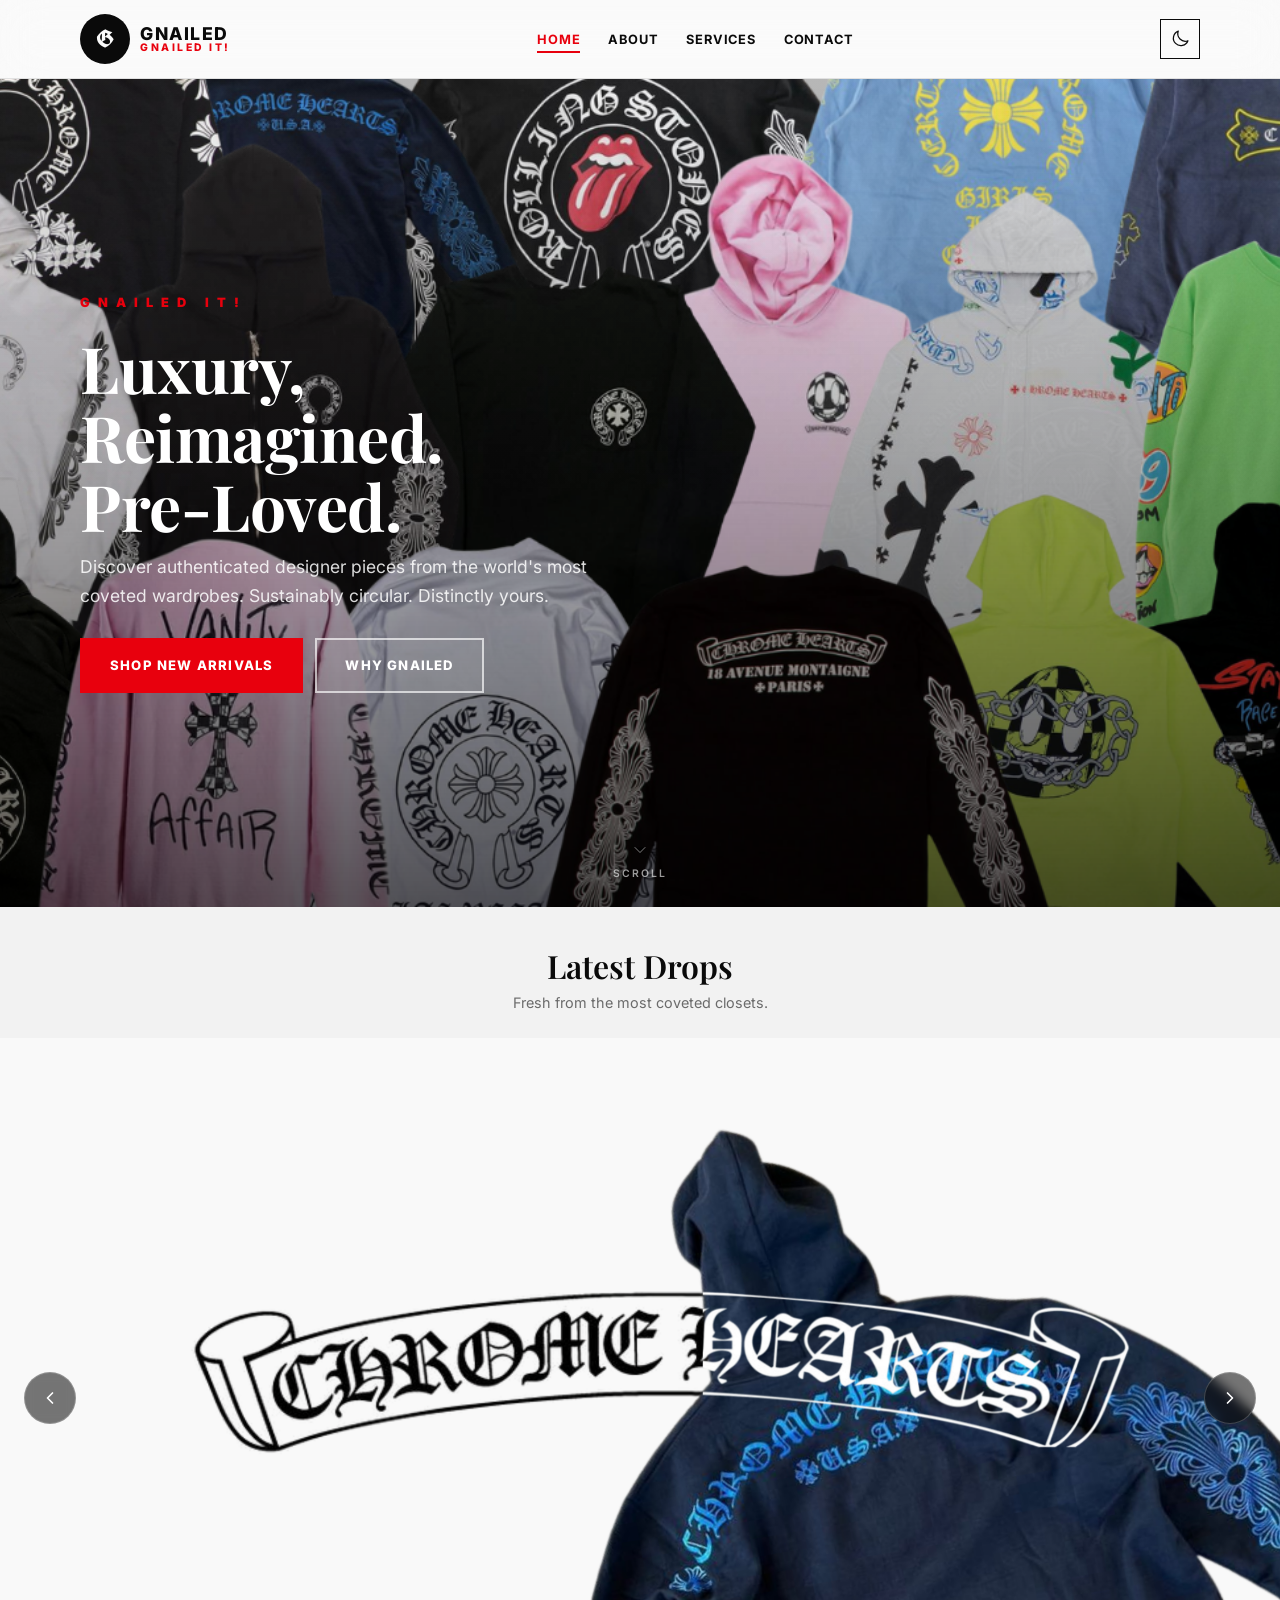
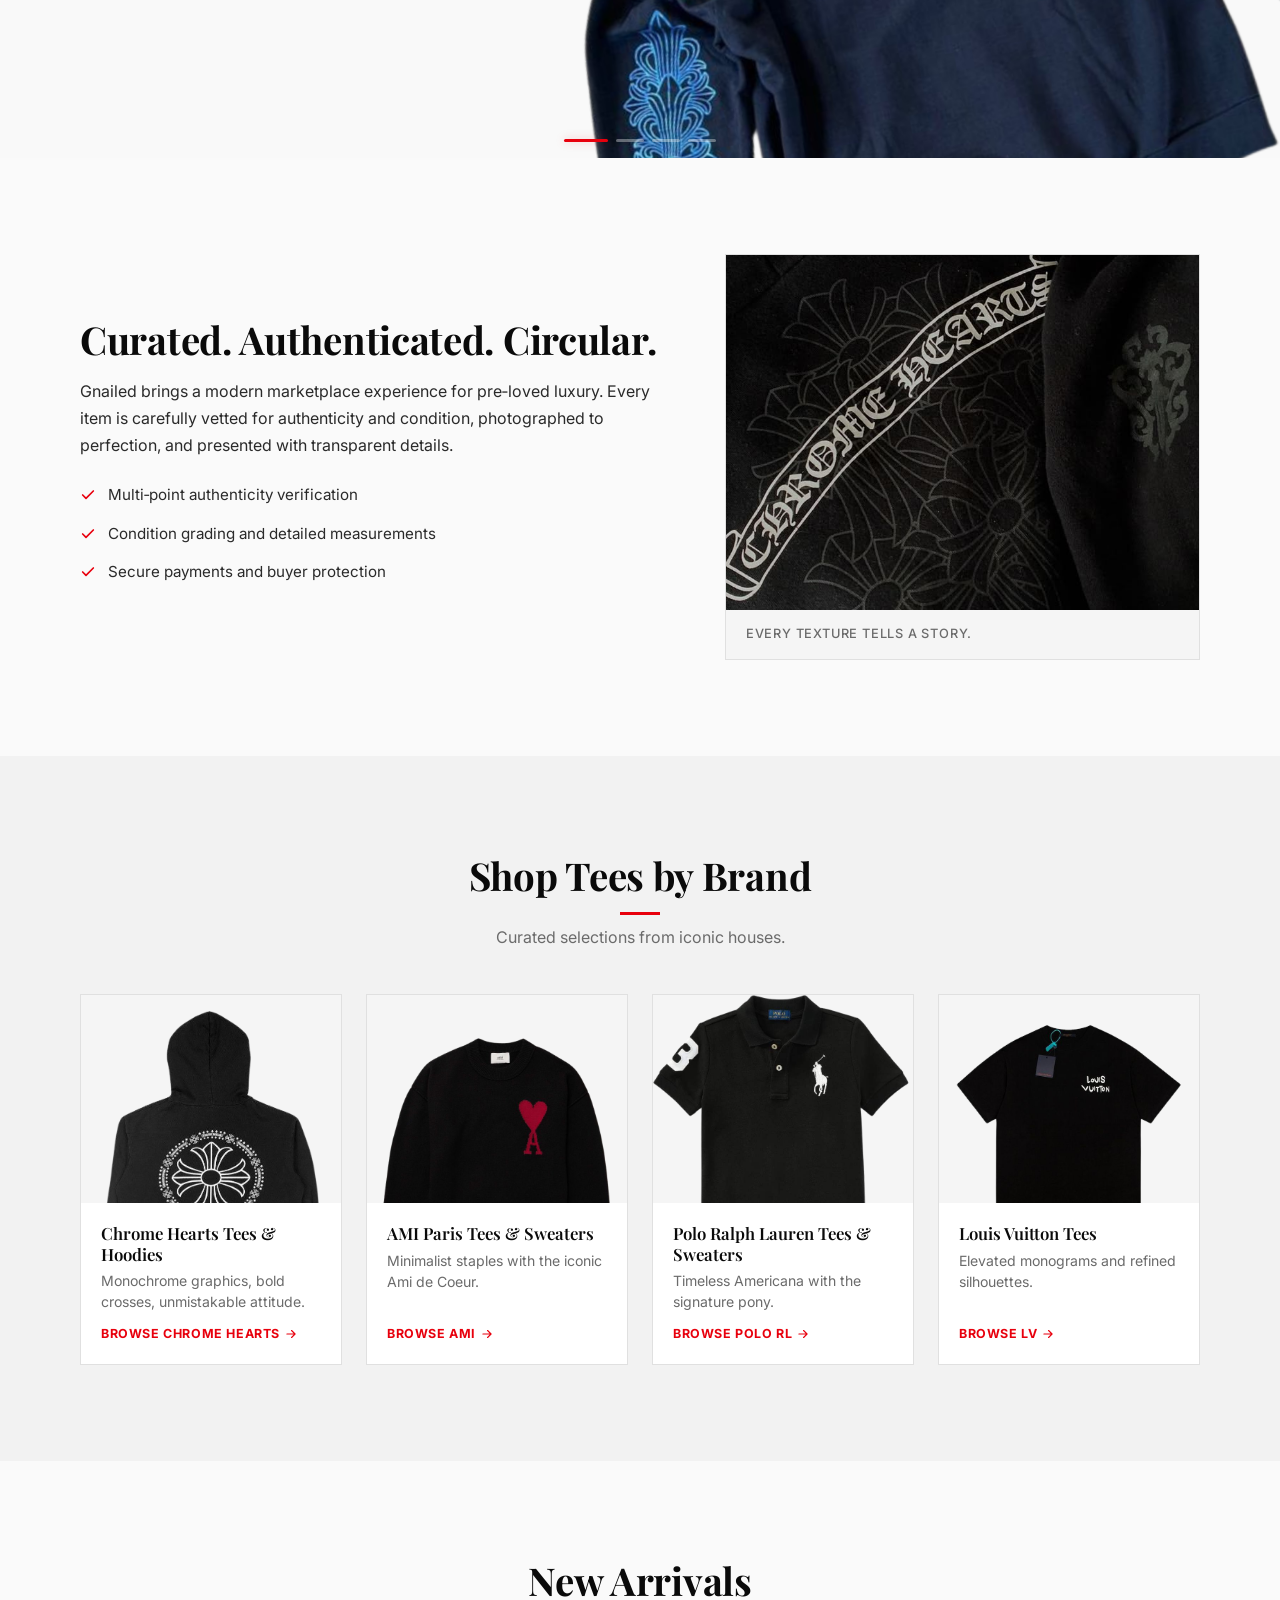
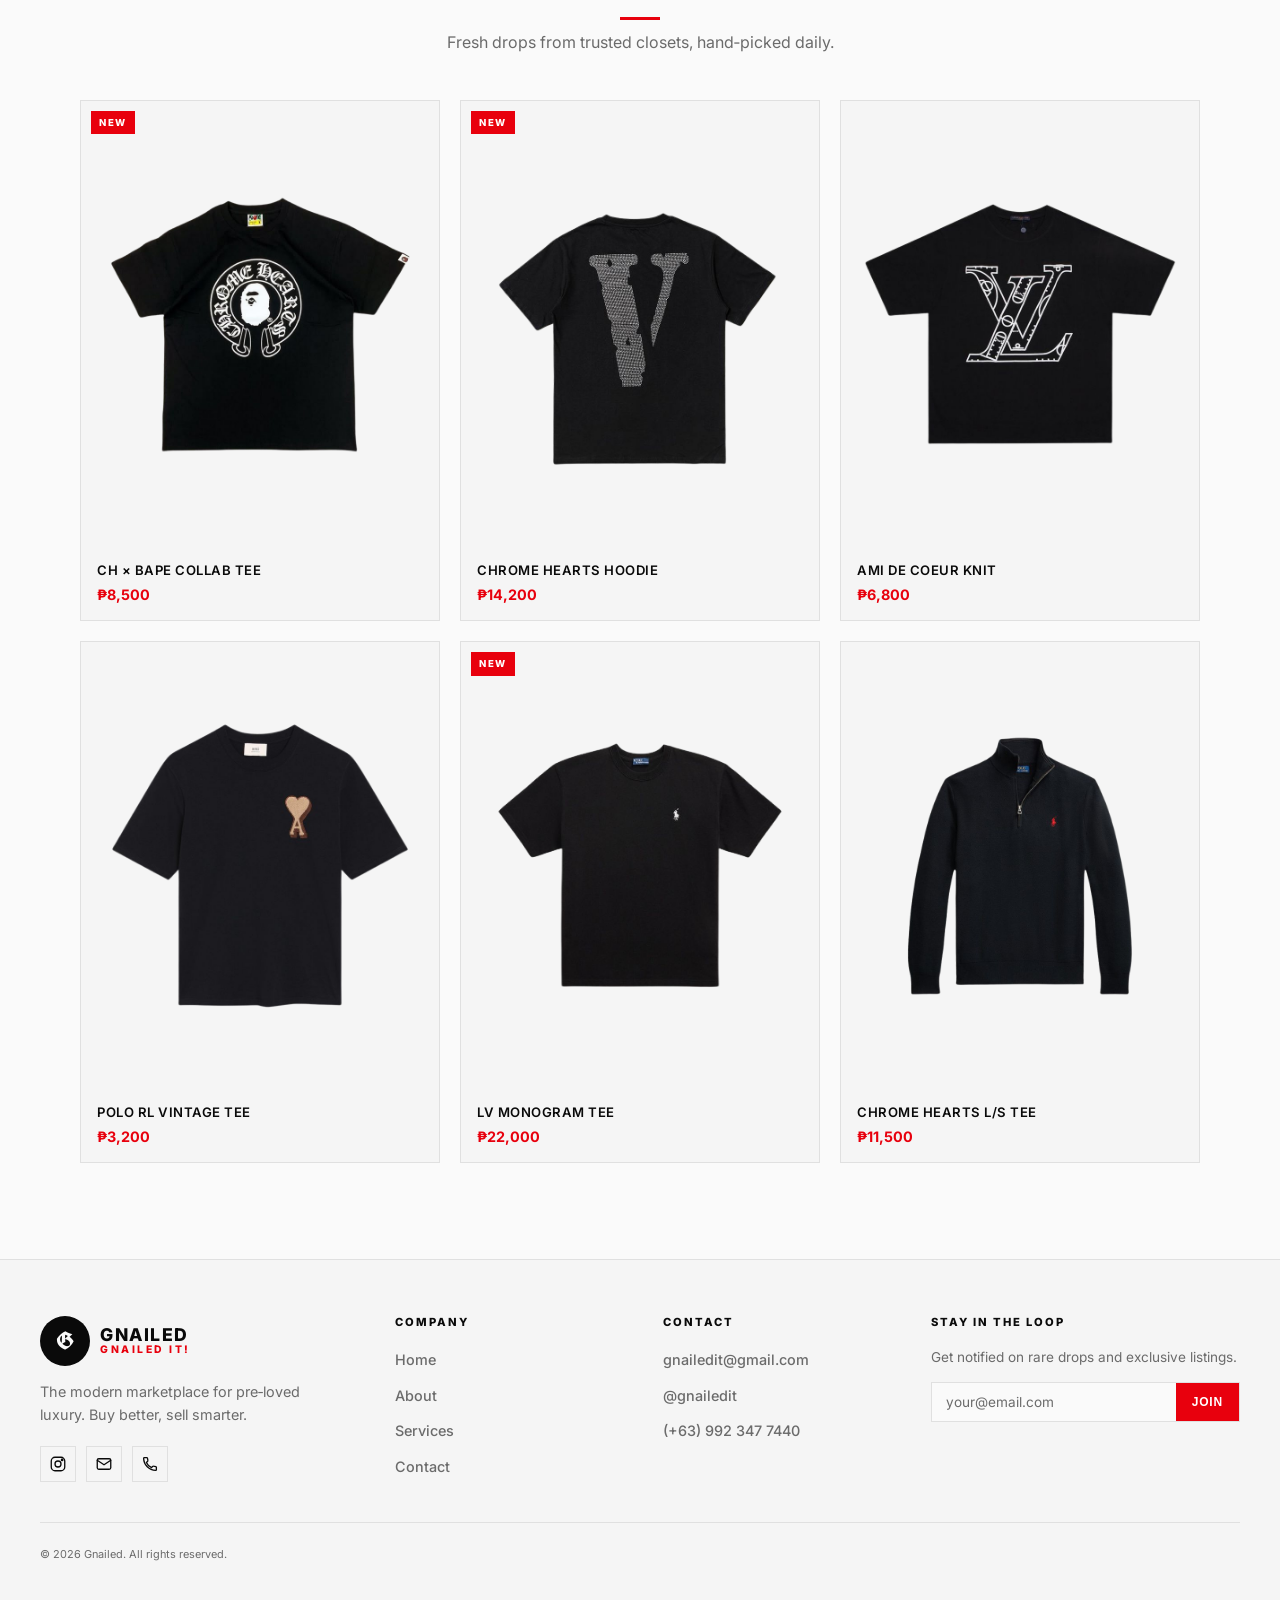
==== commit a70ce47b: "prototype: final build" ====
--- a/index.html
+++ b/index.html
@@ -42,7 +42,13 @@
       <div class="header-controls">
         <!-- Dark mode toggle -->
         <button id="theme-toggle" class="theme-toggle" aria-label="Toggle dark mode">
-          <span class="theme-icon">🌙</span>
+          <svg class="icon-sun" viewBox="0 0 24 24" width="20" height="20" fill="none" stroke="currentColor" stroke-width="1.5" stroke-linecap="round" stroke-linejoin="round" aria-hidden="true">
+            <circle cx="12" cy="12" r="4"/>
+            <path d="M12 2v2M12 20v2M4.93 4.93l1.41 1.41M17.66 17.66l1.41 1.41M2 12h2M20 12h2M6.34 17.66l-1.41 1.41M19.07 4.93l-1.41 1.41"/>
+          </svg>
+          <svg class="icon-moon" viewBox="0 0 24 24" width="20" height="20" fill="none" stroke="currentColor" stroke-width="1.5" stroke-linecap="round" stroke-linejoin="round" aria-hidden="true">
+            <path d="M21.5 14.078A9 9 0 0 1 9.922 2.5a9 9 0 1 0 11.578 11.578z"/>
+          </svg>
         </button>
 
         <!-- Mobile hamburger (rendered AFTER controls so flex order is correct) -->
@@ -212,10 +218,13 @@
             <span class="tile-badge">New</span>
             <a href="#zoom1" aria-label="Zoom image 1" class="tile-image-wrapper">
               <img src="pics/newarrival1.jpg" alt="Chrome Hearts X A Bathing Ape Collab Tee" loading="lazy">
-              <div class="tile-overlay">
-                <a href="#shop" class="button buy-now">Buy Now</a>
-              </div>
-            </a>
+            </a>
+            <div class="tile-overlay">
+              <a href="#zoom1" class="tile-zoom-preview" aria-label="View design detail" style="--zoom-x: 48.8%; --zoom-y: 45.1%; --zoom-scale: 3.2;">
+                <img src="pics/newarrival1.jpg" alt="CH × BAPE detail zoom" class="tile-zoom-img" loading="lazy">
+              </a>
+              <a href="#shop" class="button buy-now">Buy Now</a>
+            </div>
             <div class="tile-meta">
               <figcaption>CH × BAPE Collab Tee</figcaption>
               <div class="tile-price">₱8,500</div>
@@ -226,10 +235,13 @@
             <span class="tile-badge">New</span>
             <a href="#zoom2" aria-label="Zoom image 2" class="tile-image-wrapper">
               <img src="pics/newarrival2.jpg" alt="New arrival 2" loading="lazy">
-              <div class="tile-overlay">
-                <a href="#shop" class="button buy-now">Buy Now</a>
-              </div>
-            </a>
+            </a>
+            <div class="tile-overlay">
+              <a href="#zoom2" class="tile-zoom-preview" aria-label="View design detail" style="--zoom-x: 49.9%; --zoom-y: 48.6%; --zoom-scale: 2.5;">
+                <img src="pics/newarrival2.jpg" alt="Vlone detail zoom" class="tile-zoom-img" loading="lazy">
+              </a>
+              <a href="#shop" class="button buy-now">Buy Now</a>
+            </div>
             <div class="tile-meta">
               <figcaption>Chrome Hearts Hoodie</figcaption>
               <div class="tile-price">₱14,200</div>
@@ -239,10 +251,13 @@
           <figure class="tile reveal reveal-delay-3">
             <a href="#zoom3" aria-label="Zoom image 3" class="tile-image-wrapper">
               <img src="pics/newarrival3.jpg" alt="New arrival 3" loading="lazy">
-              <div class="tile-overlay">
-                <a href="#shop" class="button buy-now">Buy Now</a>
-              </div>
-            </a>
+            </a>
+            <div class="tile-overlay">
+              <a href="#zoom3" class="tile-zoom-preview" aria-label="View design detail" style="--zoom-x: 50.0%; --zoom-y: 46.0%; --zoom-scale: 2.8;">
+                <img src="pics/newarrival3.jpg" alt="LV monogram detail zoom" class="tile-zoom-img" loading="lazy">
+              </a>
+              <a href="#shop" class="button buy-now">Buy Now</a>
+            </div>
             <div class="tile-meta">
               <figcaption>AMI de Coeur Knit</figcaption>
               <div class="tile-price">₱6,800</div>
@@ -252,10 +267,13 @@
           <figure class="tile reveal reveal-delay-1">
             <a href="#zoom4" aria-label="Zoom image 4" class="tile-image-wrapper">
               <img src="pics/newarrival4.jpg" alt="New arrival 4" loading="lazy">
-              <div class="tile-overlay">
-                <a href="#shop" class="button buy-now">Buy Now</a>
-              </div>
-            </a>
+            </a>
+            <div class="tile-overlay">
+              <a href="#zoom4" class="tile-zoom-preview" aria-label="View design detail" style="--zoom-x: 61.6%; --zoom-y: 35.1%; --zoom-scale: 4.5;">
+                <img src="pics/newarrival4.jpg" alt="AMI Heart detail zoom" class="tile-zoom-img" loading="lazy">
+              </a>
+              <a href="#shop" class="button buy-now">Buy Now</a>
+            </div>
             <div class="tile-meta">
               <figcaption>Polo RL Vintage Tee</figcaption>
               <div class="tile-price">₱3,200</div>
@@ -266,10 +284,13 @@
             <span class="tile-badge">New</span>
             <a href="#zoom5" aria-label="Zoom image 5" class="tile-image-wrapper">
               <img src="pics/newarrival5.jpg" alt="New arrival 5" loading="lazy">
-              <div class="tile-overlay">
-                <a href="#shop" class="button buy-now">Buy Now</a>
-              </div>
-            </a>
+            </a>
+            <div class="tile-overlay">
+              <a href="#zoom5" class="tile-zoom-preview" aria-label="View design detail" style="--zoom-x: 61.5%; --zoom-y: 37.7%; --zoom-scale: 6.2;">
+                <img src="pics/newarrival5.jpg" alt="Polo RL pony detail zoom" class="tile-zoom-img" loading="lazy">
+              </a>
+              <a href="#shop" class="button buy-now">Buy Now</a>
+            </div>
             <div class="tile-meta">
               <figcaption>LV Monogram Tee</figcaption>
               <div class="tile-price">₱22,000</div>
@@ -279,10 +300,13 @@
           <figure class="tile reveal reveal-delay-3">
             <a href="#zoom6" aria-label="Zoom image 6" class="tile-image-wrapper">
               <img src="pics/newarrival6.jpg" alt="New arrival 6" loading="lazy">
-              <div class="tile-overlay">
-                <a href="#shop" class="button buy-now">Buy Now</a>
-              </div>
-            </a>
+            </a>
+            <div class="tile-overlay">
+              <a href="#zoom6" class="tile-zoom-preview" aria-label="View design detail" style="--zoom-x: 61.6%; --zoom-y: 39.4%; --zoom-scale: 6.2;">
+                <img src="pics/newarrival6.jpg" alt="Polo Red Pony detail zoom" class="tile-zoom-img" loading="lazy">
+              </a>
+              <a href="#shop" class="button buy-now">Buy Now</a>
+            </div>
             <div class="tile-meta">
               <figcaption>Chrome Hearts L/S Tee</figcaption>
               <div class="tile-price">₱11,500</div>
@@ -293,27 +317,27 @@
 
         <!-- CSS-only lightboxes -->
         <div id="zoom1" class="lightbox" role="dialog" aria-modal="true" aria-label="Zoomed image 1">
-          <a class="close" href="#">✕ Close</a>
+          <a class="close" href="#" aria-label="Close dialog"><svg viewBox="0 0 24 24" width="14" height="14" fill="none" stroke="currentColor" stroke-width="2.5" stroke-linecap="round" stroke-linejoin="round" aria-hidden="true"><path d="M18 6 6 18M6 6l12 12"/></svg><span>Close</span></a>
           <img src="pics/newarrival1.jpg" alt="New arrival 1 large">
         </div>
         <div id="zoom2" class="lightbox" role="dialog" aria-modal="true" aria-label="Zoomed image 2">
-          <a class="close" href="#">✕ Close</a>
+          <a class="close" href="#" aria-label="Close dialog"><svg viewBox="0 0 24 24" width="14" height="14" fill="none" stroke="currentColor" stroke-width="2.5" stroke-linecap="round" stroke-linejoin="round" aria-hidden="true"><path d="M18 6 6 18M6 6l12 12"/></svg><span>Close</span></a>
           <img src="pics/newarrival2.jpg" alt="New arrival 2 large">
         </div>
         <div id="zoom3" class="lightbox" role="dialog" aria-modal="true" aria-label="Zoomed image 3">
-          <a class="close" href="#">✕ Close</a>
+          <a class="close" href="#" aria-label="Close dialog"><svg viewBox="0 0 24 24" width="14" height="14" fill="none" stroke="currentColor" stroke-width="2.5" stroke-linecap="round" stroke-linejoin="round" aria-hidden="true"><path d="M18 6 6 18M6 6l12 12"/></svg><span>Close</span></a>
           <img src="pics/newarrival3.jpg" alt="New arrival 3 large">
         </div>
         <div id="zoom4" class="lightbox" role="dialog" aria-modal="true" aria-label="Zoomed image 4">
-          <a class="close" href="#">✕ Close</a>
+          <a class="close" href="#" aria-label="Close dialog"><svg viewBox="0 0 24 24" width="14" height="14" fill="none" stroke="currentColor" stroke-width="2.5" stroke-linecap="round" stroke-linejoin="round" aria-hidden="true"><path d="M18 6 6 18M6 6l12 12"/></svg><span>Close</span></a>
           <img src="pics/newarrival4.jpg" alt="New arrival 4 large">
         </div>
         <div id="zoom5" class="lightbox" role="dialog" aria-modal="true" aria-label="Zoomed image 5">
-          <a class="close" href="#">✕ Close</a>
+          <a class="close" href="#" aria-label="Close dialog"><svg viewBox="0 0 24 24" width="14" height="14" fill="none" stroke="currentColor" stroke-width="2.5" stroke-linecap="round" stroke-linejoin="round" aria-hidden="true"><path d="M18 6 6 18M6 6l12 12"/></svg><span>Close</span></a>
           <img src="pics/newarrival5.jpg" alt="New arrival 5 large">
         </div>
         <div id="zoom6" class="lightbox" role="dialog" aria-modal="true" aria-label="Zoomed image 6">
-          <a class="close" href="#">✕ Close</a>
+          <a class="close" href="#" aria-label="Close dialog"><svg viewBox="0 0 24 24" width="14" height="14" fill="none" stroke="currentColor" stroke-width="2.5" stroke-linecap="round" stroke-linejoin="round" aria-hidden="true"><path d="M18 6 6 18M6 6l12 12"/></svg><span>Close</span></a>
           <img src="pics/newarrival6.jpg" alt="New arrival 6 large">
         </div>
 
@@ -339,9 +363,24 @@
         </a>
         <p>The modern marketplace for pre‑loved luxury. Buy better, sell smarter.</p>
         <div class="footer-social">
-          <a href="https://instagram.com/gnailedit" target="_blank" rel="noopener" class="social-icon" aria-label="Instagram">IG</a>
-          <a href="mailto:gnailedit@gmail.com" class="social-icon" aria-label="Email">✉</a>
-          <a href="tel:+639923477440" class="social-icon" aria-label="Phone">☎</a>
+          <a href="https://instagram.com/gnailedit" target="_blank" rel="noopener" class="social-icon" aria-label="Instagram">
+            <svg viewBox="0 0 24 24" width="18" height="18" fill="none" stroke="currentColor" stroke-width="1.75" stroke-linecap="round" stroke-linejoin="round" aria-hidden="true">
+              <rect x="3" y="3" width="18" height="18" rx="5"/>
+              <circle cx="12" cy="12" r="4"/>
+              <circle cx="17.5" cy="6.5" r="1" fill="currentColor"/>
+            </svg>
+          </a>
+          <a href="mailto:gnailedit@gmail.com" class="social-icon" aria-label="Email">
+            <svg viewBox="0 0 24 24" width="18" height="18" fill="none" stroke="currentColor" stroke-width="1.75" stroke-linecap="round" stroke-linejoin="round" aria-hidden="true">
+              <rect x="3" y="5" width="18" height="14" rx="2"/>
+              <path d="m3 7 9 6 9-6"/>
+            </svg>
+          </a>
+          <a href="tel:+639923477440" class="social-icon" aria-label="Phone">
+            <svg viewBox="0 0 24 24" width="18" height="18" fill="none" stroke="currentColor" stroke-width="1.75" stroke-linecap="round" stroke-linejoin="round" aria-hidden="true">
+              <path d="M4.5 3.5h3.1a1 1 0 0 1 .98.8l.6 3a1 1 0 0 1-.29.95L7.2 9.94a13.3 13.3 0 0 0 6.86 6.86l1.69-1.69a1 1 0 0 1 .95-.29l3 .6a1 1 0 0 1 .8.98V19.5a1 1 0 0 1-1 1A16.5 16.5 0 0 1 3.5 4.5a1 1 0 0 1 1-1z"/>
+            </svg>
+          </a>
         </div>
       </section>
 
--- a/style.css
+++ b/style.css
@@ -133,10 +133,17 @@
   top: 0;
   z-index: 100;
   background: var(--header-bg);
+  border-bottom: 1px solid rgba(0,0,0,0.10);
+  transition: box-shadow 0.3s ease, border-color 0.3s ease;
+}
+.site-header::before {
+  content: '';
+  position: absolute;
+  inset: 0;
   backdrop-filter: saturate(180%) blur(20px);
   -webkit-backdrop-filter: saturate(180%) blur(20px);
-  border-bottom: 1px solid rgba(0,0,0,0.10);
-  transition: box-shadow 0.3s ease, border-color 0.3s ease;
+  z-index: -1;
+  pointer-events: none;
 }
 body.dark-mode .site-header {
   border-bottom-color: rgba(255,255,255,0.08);
@@ -318,18 +325,37 @@
   height: 40px;
   background: transparent;
   border: 1.5px solid var(--ink);
+  color: var(--ink);
   cursor: pointer;
-  transition: var(--transition);
-  font-size: 1.1rem;
+  transition: background 0.25s ease, border-color 0.25s ease, color 0.25s ease, transform 0.25s ease;
+  font-size: 1rem;
   flex-shrink: 0;
   padding: 0;
 }
 .theme-toggle:hover {
   background: var(--ink);
+  color: var(--bg);
   transform: rotate(20deg);
 }
-.theme-toggle:hover .theme-icon {
-  filter: invert(1);
+.theme-toggle svg {
+  display: block;
+  width: 20px;
+  height: 20px;
+  stroke: currentColor;
+  fill: none;
+  transition: transform 0.25s ease;
+}
+.theme-toggle .icon-sun {
+  display: none;
+}
+.theme-toggle .icon-moon {
+  display: block;
+}
+body.dark-mode .theme-toggle .icon-sun {
+  display: block;
+}
+body.dark-mode .theme-toggle .icon-moon {
+  display: none;
 }
 
 /* ============================================================
@@ -675,12 +701,15 @@
   font-size: 0.95rem;
 }
 .checks li::before {
-  content: "✓";
+  content: '';
   position: absolute;
   left: 0;
-  top: 0;
-  color: var(--accent);
-  font-weight: 700;
+  top: 4px;
+  width: 16px;
+  height: 16px;
+  background-color: var(--accent);
+  -webkit-mask: url("data:image/svg+xml,%3Csvg xmlns='http://www.w3.org/2000/svg' viewBox='0 0 24 24' fill='none' stroke='black' stroke-width='2.5' stroke-linecap='round' stroke-linejoin='round'%3E%3Cpolyline points='20 6 9 17 4 12'/%3E%3C/svg%3E") no-repeat center / contain;
+  mask: url("data:image/svg+xml,%3Csvg xmlns='http://www.w3.org/2000/svg' viewBox='0 0 24 24' fill='none' stroke='black' stroke-width='2.5' stroke-linecap='round' stroke-linejoin='round'%3E%3Cpolyline points='20 6 9 17 4 12'/%3E%3C/svg%3E") no-repeat center / contain;
 }
 
 .about-figure {
@@ -845,7 +874,16 @@
   gap: 4px;
   transition: gap 0.2s ease;
 }
-.text-link::after { content: '→'; }
+.text-link::after {
+  content: '';
+  display: inline-block;
+  width: 14px;
+  height: 14px;
+  background-color: currentColor;
+  -webkit-mask: url("data:image/svg+xml,%3Csvg xmlns='http://www.w3.org/2000/svg' viewBox='0 0 24 24' fill='none' stroke='black' stroke-width='2' stroke-linecap='round' stroke-linejoin='round'%3E%3Cpath d='M5 12h14M13 6l6 6-6 6'/%3E%3C/svg%3E") no-repeat center / contain;
+  mask: url("data:image/svg+xml,%3Csvg xmlns='http://www.w3.org/2000/svg' viewBox='0 0 24 24' fill='none' stroke='black' stroke-width='2' stroke-linecap='round' stroke-linejoin='round'%3E%3Cpath d='M5 12h14M13 6l6 6-6 6'/%3E%3C/svg%3E") no-repeat center / contain;
+  transition: transform 0.2s ease;
+}
 .text-link:hover { gap: 8px; color: var(--accent-hover); }
 
 /* ============================================================
@@ -896,13 +934,13 @@
   .tile-image-wrapper { padding: 14px; }
 }
 
-.tile img {
+.tile-image-wrapper > img {
   width: 100%;
   height: 100%;
   object-fit: contain;
   transition: transform 0.55s cubic-bezier(0.4, 0, 0.2, 1);
 }
-.tile:hover img { transform: scale(1.10); }
+.tile:hover .tile-image-wrapper > img { transform: scale(1.08); }
 
 /* "NEW" badge */
 .tile-badge {
@@ -920,42 +958,106 @@
   pointer-events: none;
 }
 
-/* Slide-up product info overlay on hover */
+/* Product hover overlay: detail zoom box (left) + Buy Now button (right) */
 .tile-overlay {
   position: absolute;
-  bottom: 0; left: 0; right: 0;
-  background: linear-gradient(to top, rgba(0,0,0,0.85) 0%, rgba(0,0,0,0.50) 60%, transparent 100%);
-  padding: 40px 14px 14px;
-  transform: translateY(100%);
-  transition: transform 0.35s cubic-bezier(0.4, 0, 0.2, 1);
-  display: flex;
-  align-items: flex-end;
-  justify-content: center;
+  inset: 0;
   pointer-events: none;
+  opacity: 0;
+  transition: opacity 0.28s cubic-bezier(0.4, 0, 0.2, 1);
+  z-index: 5;
 }
 .tile:hover .tile-overlay {
+  opacity: 1;
+}
+
+/* Detail zoom preview container on hover (bottom-left) */
+.tile-zoom-preview {
+  position: absolute;
+  bottom: 0;
+  left: 0;
+  width: 44%;
+  height: clamp(140px, 48%, 175px);
+  overflow: hidden;
+  background: var(--surface-alt);
+  border-top: 1.5px solid var(--border);
+  border-right: 1.5px solid var(--border);
+  display: block;
+  pointer-events: auto;
+  transform: translateY(8px);
+  transition: transform 0.28s cubic-bezier(0.4, 0, 0.2, 1), border-color 0.2s ease;
+  z-index: 2;
+  cursor: zoom-in;
+}
+.tile:hover .tile-zoom-preview {
   transform: translateY(0);
-  pointer-events: auto;
-}
+}
+.tile-zoom-preview:hover {
+  border-color: var(--accent);
+}
+
+body.dark-mode .tile-zoom-preview {
+  background: #141414;
+  border-color: rgba(255, 255, 255, 0.15);
+}
+body.dark-mode .tile-zoom-preview:hover {
+  border-color: var(--accent);
+}
+
+/* Zoomed image inside detail preview: centered exactly at (--zoom-x, --zoom-y) */
+.tile-zoom-img {
+  position: absolute;
+  width: calc(100% * var(--zoom-scale, 3));
+  height: auto;
+  max-width: none !important;
+  left: 50%;
+  top: 50%;
+  transform: translate(calc(-1 * var(--zoom-x, 50%)), calc(-1 * var(--zoom-y, 50%)));
+  pointer-events: none;
+  user-select: none;
+  display: block;
+}
+
+/* Buy Now button on hover (bottom-right) */
 .tile-overlay .buy-now {
+  position: absolute;
+  bottom: 0;
+  left: 44%;
+  right: 0;
+  height: 48px;
   background: var(--accent);
   color: #fff;
-  border-color: var(--accent);
-  padding: 10px 20px;
-  font-size: 0.75rem;
-  letter-spacing: 1px;
-  width: 100%;
+  border: none;
+  padding: 0 16px;
+  font-size: 0.78rem;
+  font-weight: 700;
+  letter-spacing: 1.5px;
+  text-transform: uppercase;
+  display: flex;
+  align-items: center;
+  justify-content: center;
   text-align: center;
+  text-decoration: none;
   pointer-events: auto;
+  transform: translateY(8px);
+  transition: background 0.2s ease, transform 0.28s cubic-bezier(0.4, 0, 0.2, 1);
+  z-index: 2;
+}
+.tile:hover .tile-overlay .buy-now {
+  transform: translateY(0);
 }
 .tile-overlay .buy-now:hover {
   background: var(--accent-hover);
-  border-color: var(--accent-hover);
-  transform: none;
+  color: #fff;
+  transform: translateY(0);
 }
 
 .tile-meta {
   padding: 10px 12px 12px;
+  transition: opacity 0.25s ease;
+}
+.tile:hover .tile-meta {
+  opacity: 0;
 }
 .tile-meta figcaption {
   font-size: 0.78rem;
@@ -1015,6 +1117,12 @@
   letter-spacing: 1px;
   transition: background 0.2s ease;
   backdrop-filter: blur(4px);
+  display: inline-flex;
+  align-items: center;
+  gap: 6px;
+}
+.lightbox .close svg {
+  display: block;
 }
 .lightbox .close:hover { background: var(--accent); }
 
@@ -1050,7 +1158,8 @@
 .social-icon {
   width: 36px;
   height: 36px;
-  background: var(--border);
+  background: var(--surface-alt);
+  border: 1px solid var(--border);
   display: flex;
   align-items: center;
   justify-content: center;
@@ -1059,7 +1168,13 @@
   font-size: 0.85rem;
   font-weight: 700;
   transition: var(--transition);
-  border: 1px solid transparent;
+}
+.social-icon svg {
+  width: 18px;
+  height: 18px;
+  display: block;
+  stroke: currentColor;
+  fill: none;
 }
 .social-icon:hover {
   background: var(--accent);
@@ -1294,7 +1409,30 @@
   box-shadow: var(--shadow);
   border-color: var(--accent);
 }
-.mission-icon { font-size: 2.5rem; margin-bottom: 14px; }
+.mission-icon {
+  width: 56px;
+  height: 56px;
+  margin: 0 auto 16px;
+  display: flex;
+  align-items: center;
+  justify-content: center;
+  background: var(--surface-alt);
+  border: 1.5px solid var(--border);
+  color: var(--accent);
+  transition: var(--transition);
+}
+.mission-card:hover .mission-icon {
+  background: var(--accent);
+  border-color: var(--accent);
+  color: #fff;
+  transform: scale(1.08);
+}
+.mission-icon svg {
+  width: 28px;
+  height: 28px;
+  stroke: currentColor;
+  display: block;
+}
 .mission-card h3 { font-family: 'Playfair Display', Georgia, serif; font-size: 1.2rem; margin-bottom: 10px; }
 .mission-card p { color: var(--muted); font-size: 0.9rem; line-height: 1.5; margin: 0; }
 
@@ -1411,17 +1549,35 @@
   border-color: var(--accent);
 }
 .service-icon-large {
-  font-size: 3.5rem;
+  width: 64px;
+  height: 64px;
   margin-bottom: 20px;
-  display: inline-block;
-  transition: transform 0.4s cubic-bezier(0.4, 0, 0.2, 1);
-}
-.service-card-enhanced:hover .service-icon-large { transform: scale(1.1) rotate(5deg); }
+  display: flex;
+  align-items: center;
+  justify-content: center;
+  background: var(--surface-alt);
+  border: 1.5px solid var(--border);
+  color: var(--accent);
+  transition: transform 0.4s cubic-bezier(0.4, 0, 0.2, 1), background 0.3s ease, border-color 0.3s ease, color 0.3s ease;
+}
+.service-card-enhanced:hover .service-icon-large {
+  transform: scale(1.08) rotate(3deg);
+  background: var(--ink);
+  color: var(--bg);
+  border-color: var(--ink);
+}
+.service-icon-large svg {
+  width: 32px;
+  height: 32px;
+  stroke: currentColor;
+  display: block;
+}
 .service-card-enhanced h3 { font-family: 'Playfair Display', Georgia, serif; font-size: 1.5rem; margin-bottom: 12px; font-weight: 700; }
 .service-card-enhanced p { color: var(--muted); line-height: 1.7; margin-bottom: 20px; font-size: 0.95rem; }
 .service-cta {
   display: inline-flex;
   align-items: center;
+  gap: 8px;
   margin-top: auto;
   padding: 12px 24px;
   background: var(--ink);
@@ -1435,11 +1591,18 @@
   transition: var(--transition);
   align-self: flex-start;
 }
+.service-cta svg {
+  display: block;
+  transition: transform 0.2s ease;
+}
 .service-cta:hover {
   background: var(--accent);
   border-color: var(--accent);
   color: #fff;
   transform: translateX(4px);
+}
+.service-cta:hover svg {
+  transform: translateX(3px);
 }
 .service-features { list-style: none; padding: 0; margin: 16px 0 0; }
 .service-features li {
@@ -1449,7 +1612,17 @@
   color: var(--muted);
   font-size: 0.9rem;
 }
-.service-features li::before { content: "✓"; position: absolute; left: 0; color: var(--accent); font-weight: 700; }
+.service-features li::before {
+  content: '';
+  position: absolute;
+  left: 0;
+  top: 3px;
+  width: 15px;
+  height: 15px;
+  background-color: var(--accent);
+  -webkit-mask: url("data:image/svg+xml,%3Csvg xmlns='http://www.w3.org/2000/svg' viewBox='0 0 24 24' fill='none' stroke='black' stroke-width='2.5' stroke-linecap='round' stroke-linejoin='round'%3E%3Cpolyline points='20 6 9 17 4 12'/%3E%3C/svg%3E") no-repeat center / contain;
+  mask: url("data:image/svg+xml,%3Csvg xmlns='http://www.w3.org/2000/svg' viewBox='0 0 24 24' fill='none' stroke='black' stroke-width='2.5' stroke-linecap='round' stroke-linejoin='round'%3E%3Cpolyline points='20 6 9 17 4 12'/%3E%3C/svg%3E") no-repeat center / contain;
+}
 
 /* ============================================================
    FEATURED GALLERY (Services page)
@@ -1571,6 +1744,10 @@
 .submit-btn { margin-top: 8px; cursor: pointer; }
 .submit-btn:disabled { opacity: 0.6; cursor: not-allowed; }
 .success-message {
+  display: flex;
+  align-items: center;
+  justify-content: center;
+  gap: 10px;
   padding: 14px;
   background: rgba(40, 167, 69, 0.1);
   border: 1.5px solid #28a745;
@@ -1579,12 +1756,39 @@
   text-align: center;
   margin-top: 18px;
 }
+.success-message svg {
+  flex-shrink: 0;
+  stroke: currentColor;
+}
 body.dark-mode .success-message { color: #6fe090; background: rgba(40, 167, 69, 0.08); }
 
 .contact-info-wrapper p { color: var(--muted); margin-bottom: 28px; line-height: 1.6; }
 .contact-methods { display: flex; flex-direction: column; gap: 24px; margin-bottom: 36px; }
 .contact-method { display: flex; gap: 18px; align-items: start; }
-.method-icon { font-size: 1.8rem; flex-shrink: 0; }
+.method-icon {
+  width: 48px;
+  height: 48px;
+  display: flex;
+  align-items: center;
+  justify-content: center;
+  background: var(--surface-alt);
+  border: 1.5px solid var(--border);
+  color: var(--accent);
+  flex-shrink: 0;
+  transition: var(--transition);
+}
+.contact-method:hover .method-icon {
+  border-color: var(--accent);
+  background: var(--accent);
+  color: #fff;
+  transform: translateY(-2px);
+}
+.method-icon svg {
+  width: 24px;
+  height: 24px;
+  stroke: currentColor;
+  display: block;
+}
 .method-details h3 { font-family: 'Playfair Display', Georgia, serif; font-size: 1.1rem; margin-bottom: 6px; }
 .method-details a { color: var(--accent); text-decoration: none; font-weight: 600; }
 .method-details a:hover { text-decoration: underline; }
@@ -1654,26 +1858,35 @@
   /* Show hamburger */
   .menu-toggle { display: flex; }
 
-  /* Hide desktop nav, show as overlay */
+  /* Mobile slide-down navigation drawer */
   .primary-nav {
     position: fixed;
-    top: 0;
+    top: 68px;
     left: 0;
     right: 0;
     bottom: 0;
+    height: calc(100dvh - 68px);
+    height: calc(100vh - 68px);
     background: var(--bg);
     display: flex;
+    flex-direction: column;
     align-items: center;
-    justify-content: center;
+    justify-content: flex-start;
+    padding: 32px 24px;
+    padding-bottom: max(32px, env(safe-area-inset-bottom));
     opacity: 0;
     visibility: hidden;
-    transition: opacity 0.3s ease, visibility 0.3s ease;
-    z-index: 90;
+    transform: translateY(-8px);
+    transition: opacity 0.25s ease, transform 0.25s ease, visibility 0.25s ease;
+    overflow-y: auto;
+    -webkit-overflow-scrolling: touch;
+    z-index: 99;
   }
 
   .primary-nav.active {
     opacity: 1;
     visibility: visible;
+    transform: translateY(0);
   }
 
   .primary-nav ul {
@@ -1681,6 +1894,7 @@
     gap: 0;
     text-align: center;
     width: 100%;
+    max-width: 320px;
   }
 
   .primary-nav li {
@@ -1691,8 +1905,8 @@
 
   .primary-nav a {
     display: block;
-    padding: 20px 24px;
-    font-size: 1.15rem;
+    padding: 18px 24px;
+    font-size: 1.1rem;
     letter-spacing: 2px;
   }
   .primary-nav a::after { display: none; }
@@ -1702,13 +1916,18 @@
     padding-top: 12px;
     padding-bottom: 12px;
   }
+
+  /* Prevent iOS automatic zoom on tap for inputs */
+  input, select, textarea {
+    font-size: 16px !important;
+  }
 }
 
 /* ============================================================
    MOBILE — SMALL (≤ 480px)
    ============================================================ */
 @media (max-width: 480px) {
-  .hero { min-height: 88svh; min-height: 88vh; }
+  .hero { min-height: 88vh; min-height: 88dvh; }
   .hero h1 { font-size: clamp(1.7rem, 8vw, 2.4rem); }
   .hero-tagline { font-size: 0.6rem; letter-spacing: 4px; }
   .hero p { font-size: 0.9rem; }
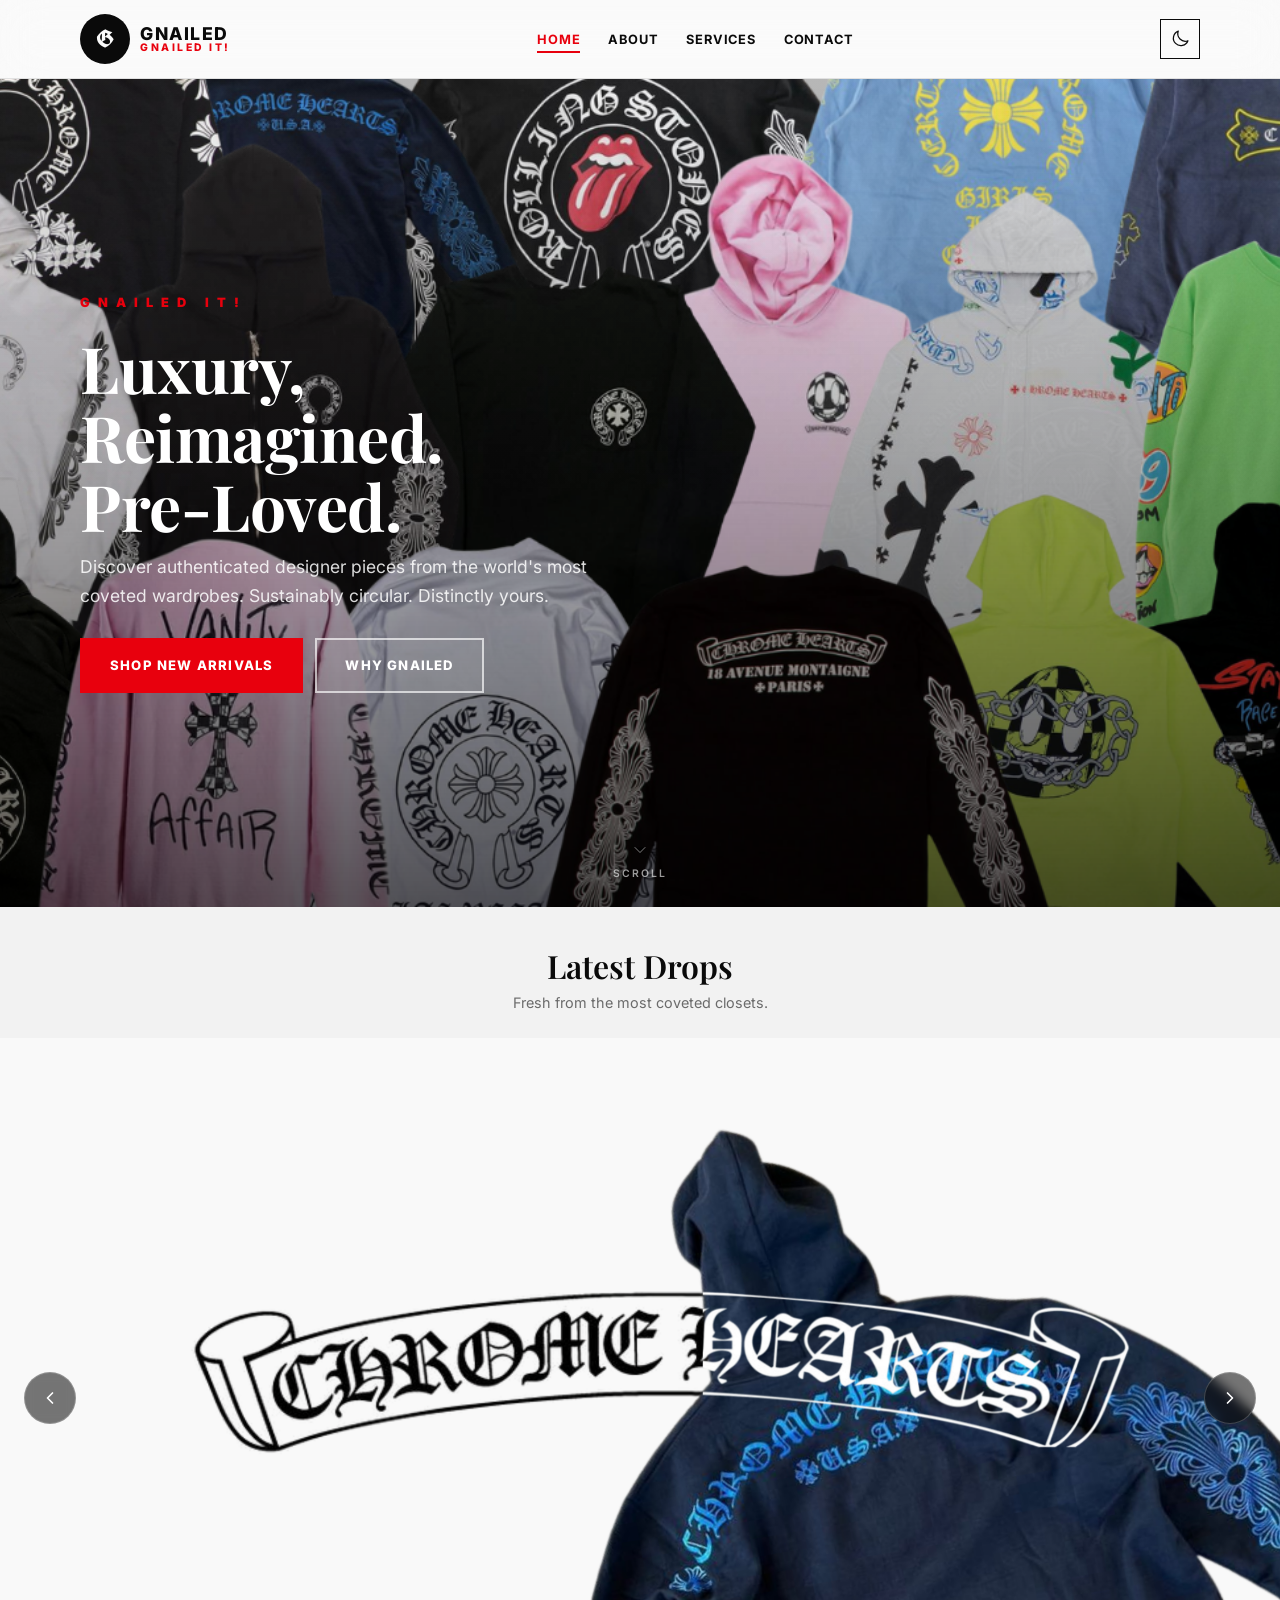
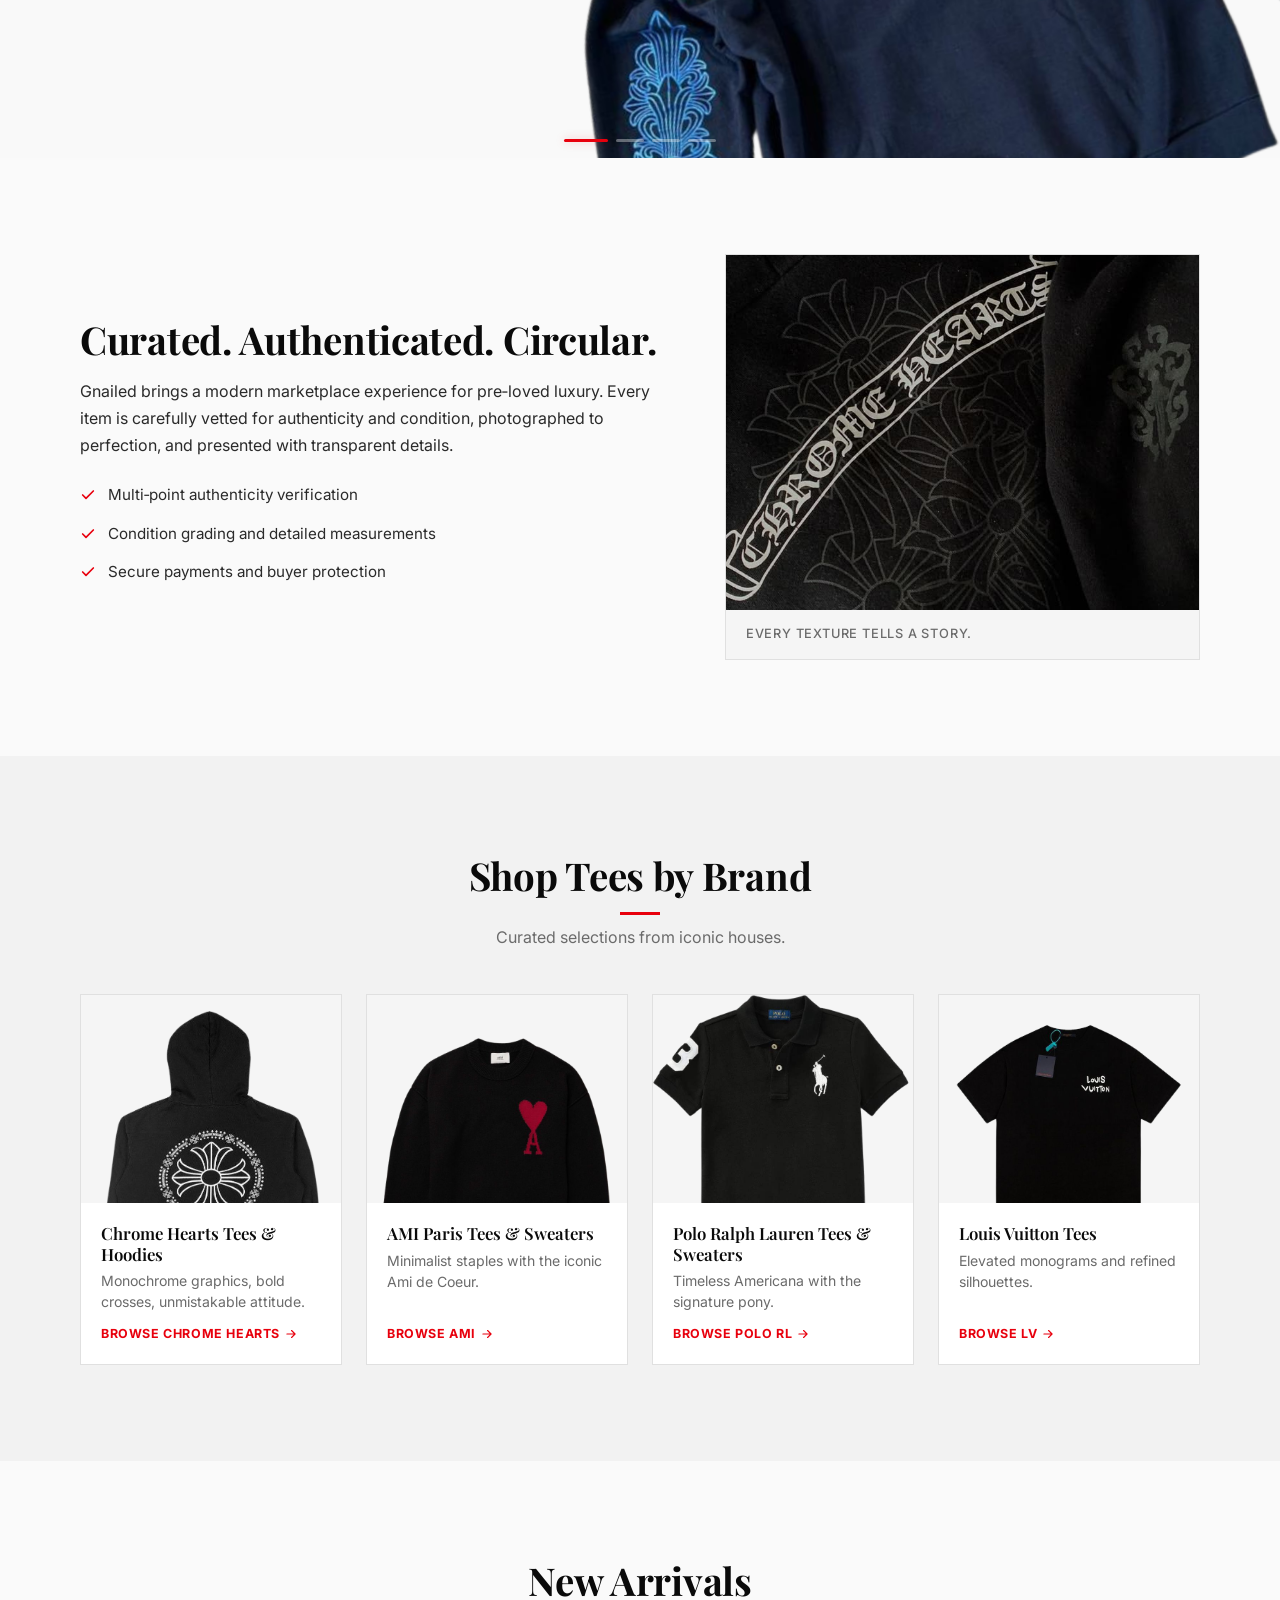
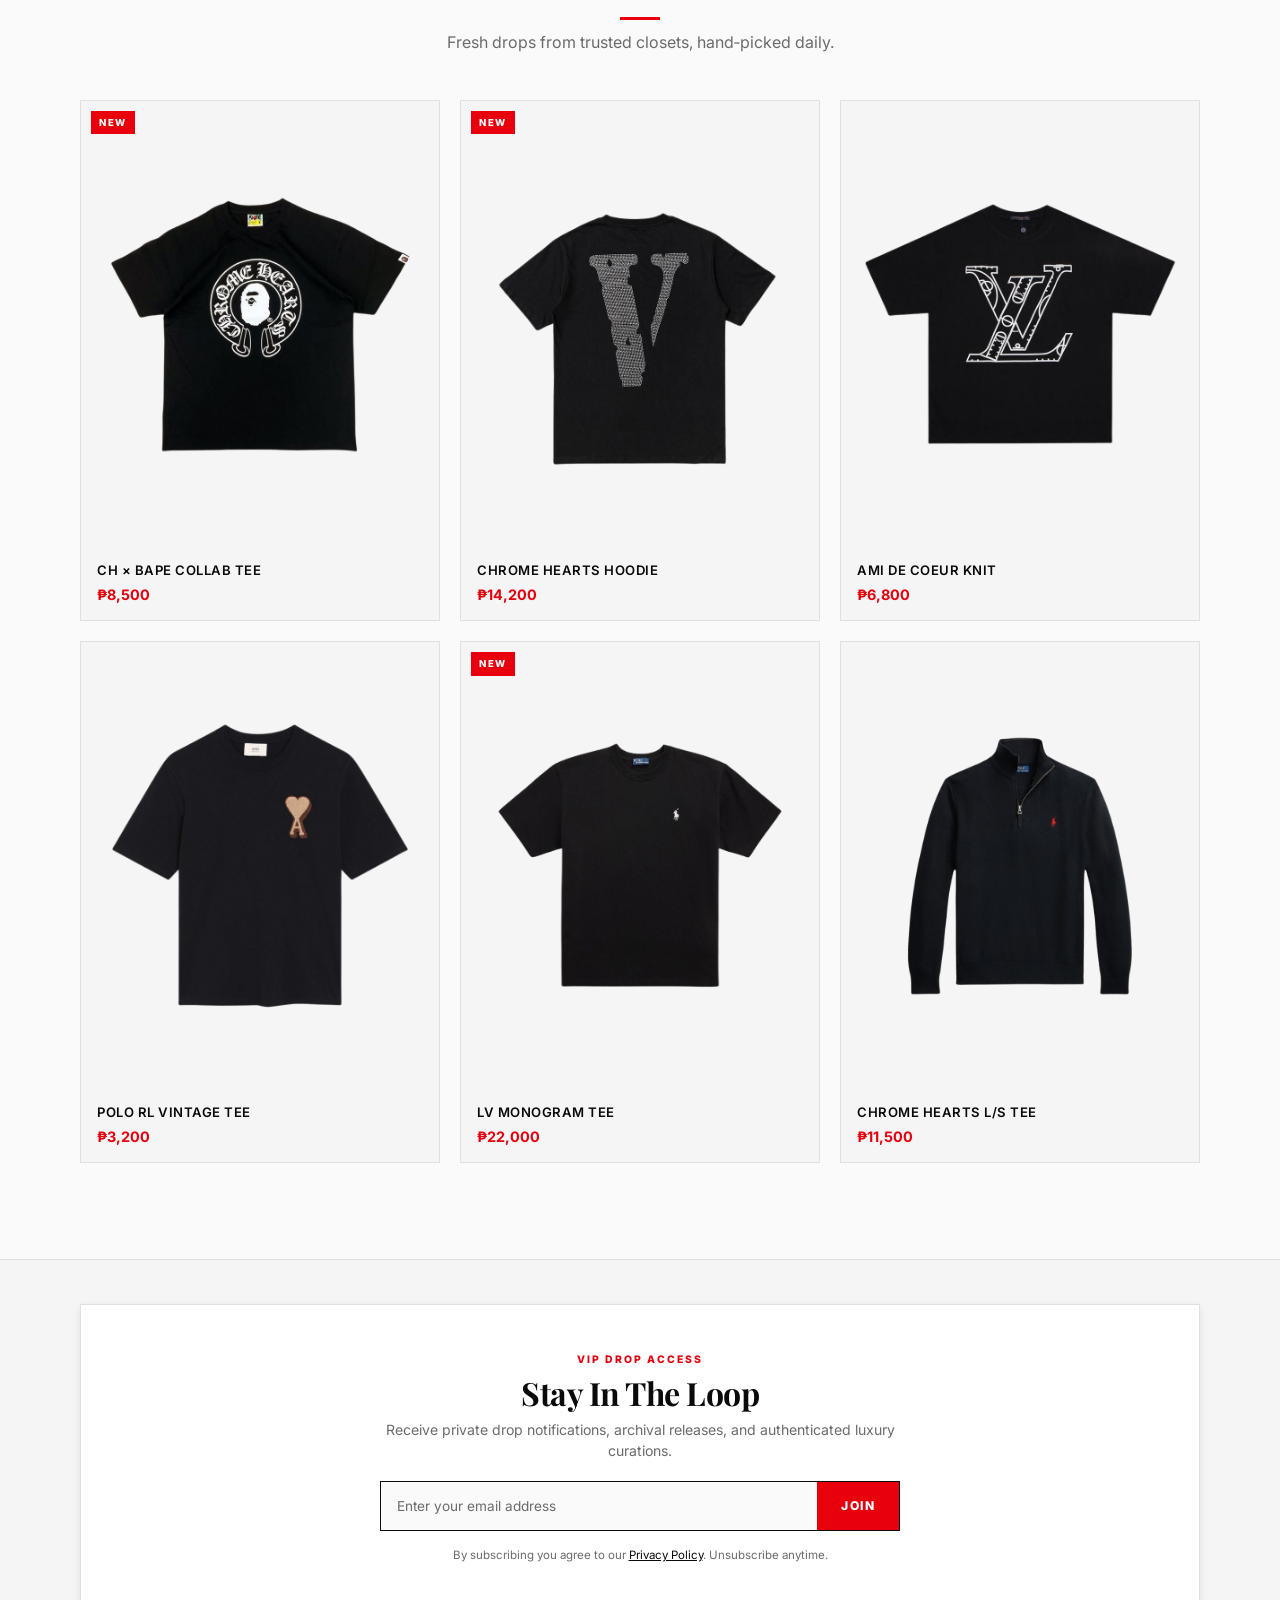
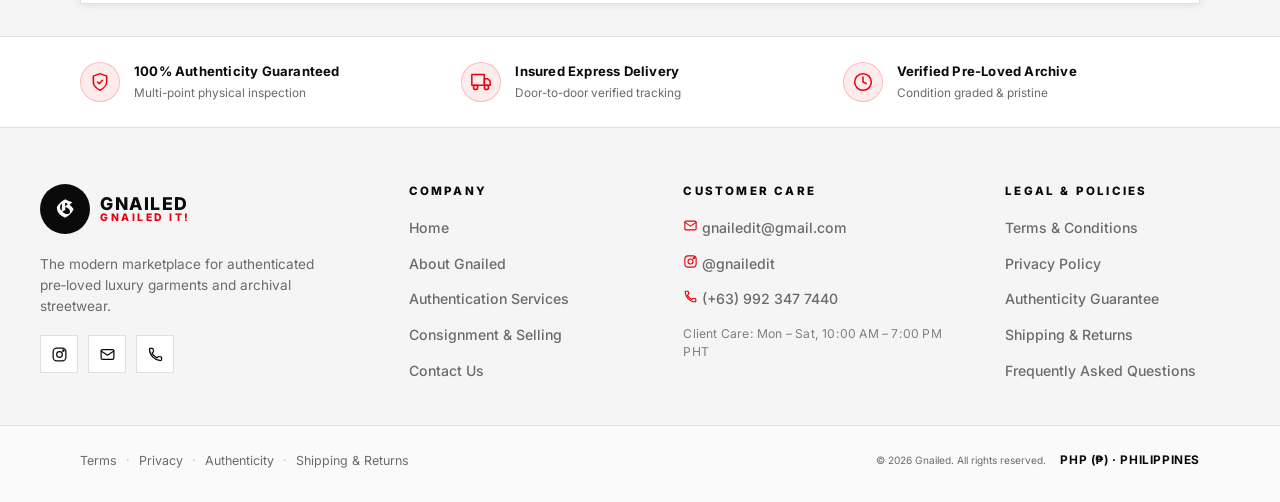
==== commit 64f74738: "final build late game" ====
--- a/index.html
+++ b/index.html
@@ -8,8 +8,10 @@
   <link rel="preconnect" href="https://fonts.googleapis.com">
   <link rel="preconnect" href="https://fonts.gstatic.com" crossorigin>
   <link href="https://fonts.googleapis.com/css2?family=Inter:ital,opsz,wght@0,14..32,300;0,14..32,400;0,14..32,500;0,14..32,600;0,14..32,700;0,14..32,800;1,14..32,400&family=Playfair+Display:wght@500;600;700&family=UnifrakturCook:wght@700&display=swap" rel="stylesheet">
-  <link rel="stylesheet" href="style.css">
-  <link rel="icon" type="image/svg+xml" href="data:image/svg+xml,%3Csvg xmlns='http://www.w3.org/2000/svg' viewBox='0 0 64 64'%3E%3Ccircle cx='32' cy='32' r='30' fill='%23000'/%3E%3Ctext x='32' y='42' text-anchor='middle' font-family='UnifrakturCook, Playfair Display, Georgia, serif' font-size='38' fill='%23fff' font-weight='700'%3EG%3C/text%3E%3C/svg%3E">
+  <link rel="stylesheet" href="style.css?v=2.3">
+  <link rel="icon" type="image/svg+xml" href="favicon.svg">
+  <link rel="icon" type="image/png" sizes="32x32" href="favicon.png">
+  <link rel="apple-touch-icon" href="favicon.png">
 </head>
 <body>
 
@@ -349,76 +351,209 @@
   <!-- ============================================================
        FOOTER
        ============================================================ -->
+  <!-- ============================================================
+       FOOTER — LUXURY E-COMMERCE
+       ============================================================ -->
   <footer id="contact" class="site-footer">
-    <div class="container footer-grid">
-
-      <!-- Brand -->
-      <section class="footer-brand">
-        <a class="brand" href="#" aria-label="Gnailed home">
-          <span class="brand-mark" aria-hidden="true">G</span>
-          <span class="brand-lockup">
-            <span class="brand-wordmark">Gnailed</span>
-            <span class="brand-tagline" aria-hidden="true">GNAILED IT!</span>
+
+    <!-- 1. VIP Newsletter at top -->
+    <section class="footer-newsletter-section">
+      <div class="container">
+        <div class="newsletter-card">
+          <div class="newsletter-copy">
+            <span class="newsletter-badge">VIP DROP ACCESS</span>
+            <h2 class="newsletter-title">Stay In The Loop</h2>
+            <p class="newsletter-subtitle">Receive private drop notifications, archival releases, and authenticated luxury curations.</p>
+          </div>
+          <form class="newsletter-form" onsubmit="return false;">
+            <input class="newsletter-input" type="email" placeholder="Enter your email address" aria-label="Email address for drops" required>
+            <button class="newsletter-btn" type="submit">Join</button>
+          </form>
+          <span class="newsletter-note">By subscribing you agree to our <a href="#privacy">Privacy Policy</a>. Unsubscribe anytime.</span>
+        </div>
+      </div>
+    </section>
+
+    <!-- 2. Trust & Authenticity Badges -->
+    <div class="footer-trust-strip">
+      <div class="container trust-grid">
+        <div class="trust-item">
+          <span class="trust-icon" aria-hidden="true">
+            <svg viewBox="0 0 24 24" width="20" height="20" fill="none" stroke="currentColor" stroke-width="1.8" stroke-linecap="round" stroke-linejoin="round">
+              <path d="M12 22s8-4 8-10V5l-8-3-8 3v7c0 6 8 10 8 10z"/>
+              <path d="m9 12 2 2 4-4"/>
+            </svg>
           </span>
-        </a>
-        <p>The modern marketplace for pre‑loved luxury. Buy better, sell smarter.</p>
-        <div class="footer-social">
-          <a href="https://instagram.com/gnailedit" target="_blank" rel="noopener" class="social-icon" aria-label="Instagram">
-            <svg viewBox="0 0 24 24" width="18" height="18" fill="none" stroke="currentColor" stroke-width="1.75" stroke-linecap="round" stroke-linejoin="round" aria-hidden="true">
-              <rect x="3" y="3" width="18" height="18" rx="5"/>
-              <circle cx="12" cy="12" r="4"/>
-              <circle cx="17.5" cy="6.5" r="1" fill="currentColor"/>
+          <div class="trust-text">
+            <strong>100% Authenticity Guaranteed</strong>
+            <span>Multi-point physical inspection</span>
+          </div>
+        </div>
+        <div class="trust-item">
+          <span class="trust-icon" aria-hidden="true">
+            <svg viewBox="0 0 24 24" width="20" height="20" fill="none" stroke="currentColor" stroke-width="1.8" stroke-linecap="round" stroke-linejoin="round">
+              <rect x="1" y="3" width="15" height="13"/>
+              <polygon points="16 8 20 8 23 11 23 16 16 16 16 8"/>
+              <circle cx="5.5" cy="18.5" r="2.5"/>
+              <circle cx="18.5" cy="18.5" r="2.5"/>
             </svg>
+          </span>
+          <div class="trust-text">
+            <strong>Insured Express Delivery</strong>
+            <span>Door-to-door verified tracking</span>
+          </div>
+        </div>
+        <div class="trust-item">
+          <span class="trust-icon" aria-hidden="true">
+            <svg viewBox="0 0 24 24" width="20" height="20" fill="none" stroke="currentColor" stroke-width="1.8" stroke-linecap="round" stroke-linejoin="round">
+              <circle cx="12" cy="12" r="10"/>
+              <polyline points="12 6 12 12 16 14"/>
+            </svg>
+          </span>
+          <div class="trust-text">
+            <strong>Verified Pre-Loved Archive</strong>
+            <span>Condition graded & pristine</span>
+          </div>
+        </div>
+      </div>
+    </div>
+
+    <!-- 3. Navigation & Customer Care (Collapsible on Mobile, Grid on Desktop) -->
+    <div class="container footer-main">
+      <div class="footer-columns">
+
+        <!-- Brand Block -->
+        <div class="footer-col footer-col-brand">
+          <a class="brand" href="index.html" aria-label="Gnailed home">
+            <span class="brand-mark" aria-hidden="true">G</span>
+            <span class="brand-lockup">
+              <span class="brand-wordmark">Gnailed</span>
+              <span class="brand-tagline" aria-hidden="true">GNAILED IT!</span>
+            </span>
           </a>
-          <a href="mailto:gnailedit@gmail.com" class="social-icon" aria-label="Email">
-            <svg viewBox="0 0 24 24" width="18" height="18" fill="none" stroke="currentColor" stroke-width="1.75" stroke-linecap="round" stroke-linejoin="round" aria-hidden="true">
-              <rect x="3" y="5" width="18" height="14" rx="2"/>
-              <path d="m3 7 9 6 9-6"/>
+          <p class="brand-desc">The modern marketplace for authenticated pre‑loved luxury garments and archival streetwear.</p>
+          <div class="footer-social">
+            <a href="https://instagram.com/gnailedit" target="_blank" rel="noopener" class="social-icon" aria-label="Instagram">
+              <svg viewBox="0 0 24 24" width="18" height="18" fill="none" stroke="currentColor" stroke-width="1.75" stroke-linecap="round" stroke-linejoin="round" aria-hidden="true">
+                <rect x="3" y="3" width="18" height="18" rx="5"/>
+                <circle cx="12" cy="12" r="4"/>
+                <circle cx="17.5" cy="6.5" r="1" fill="currentColor"/>
+              </svg>
+            </a>
+            <a href="mailto:gnailedit@gmail.com" class="social-icon" aria-label="Email">
+              <svg viewBox="0 0 24 24" width="18" height="18" fill="none" stroke="currentColor" stroke-width="1.75" stroke-linecap="round" stroke-linejoin="round" aria-hidden="true">
+                <rect x="3" y="5" width="18" height="14" rx="2"/>
+                <path d="m3 7 9 6 9-6"/>
+              </svg>
+            </a>
+            <a href="tel:+639923477440" class="social-icon" aria-label="Phone">
+              <svg viewBox="0 0 24 24" width="18" height="18" fill="none" stroke="currentColor" stroke-width="1.75" stroke-linecap="round" stroke-linejoin="round" aria-hidden="true">
+                <path d="M4.5 3.5h3.1a1 1 0 0 1 .98.8l.6 3a1 1 0 0 1-.29.95L7.2 9.94a13.3 13.3 0 0 0 6.86 6.86l1.69-1.69a1 1 0 0 1 .95-.29l3 .6a1 1 0 0 1 .8.98V19.5a1 1 0 0 1-1 1A16.5 16.5 0 0 1 3.5 4.5a1 1 0 0 1 1-1z"/>
+              </svg>
+            </a>
+          </div>
+        </div>
+
+        <!-- Accordion 1: Company -->
+        <div class="footer-col footer-accordion">
+          <button class="footer-accordion-btn" type="button" aria-expanded="false">
+            <span>Company</span>
+            <svg class="accordion-chevron" viewBox="0 0 24 24" width="16" height="16" fill="none" stroke="currentColor" stroke-width="2" stroke-linecap="round" stroke-linejoin="round" aria-hidden="true">
+              <polyline points="6 9 12 15 18 9"/>
             </svg>
-          </a>
-          <a href="tel:+639923477440" class="social-icon" aria-label="Phone">
-            <svg viewBox="0 0 24 24" width="18" height="18" fill="none" stroke="currentColor" stroke-width="1.75" stroke-linecap="round" stroke-linejoin="round" aria-hidden="true">
-              <path d="M4.5 3.5h3.1a1 1 0 0 1 .98.8l.6 3a1 1 0 0 1-.29.95L7.2 9.94a13.3 13.3 0 0 0 6.86 6.86l1.69-1.69a1 1 0 0 1 .95-.29l3 .6a1 1 0 0 1 .8.98V19.5a1 1 0 0 1-1 1A16.5 16.5 0 0 1 3.5 4.5a1 1 0 0 1 1-1z"/>
+          </button>
+          <div class="footer-accordion-content">
+            <ul>
+              <li><a href="index.html">Home</a></li>
+              <li><a href="about.html">About Gnailed</a></li>
+              <li><a href="services.html">Authentication Services</a></li>
+              <li><a href="services.html#consignment">Consignment & Selling</a></li>
+              <li><a href="contact.html">Contact Us</a></li>
+            </ul>
+          </div>
+        </div>
+
+        <!-- Accordion 2: Customer Care -->
+        <div class="footer-col footer-accordion">
+          <button class="footer-accordion-btn" type="button" aria-expanded="false">
+            <span>Customer Care</span>
+            <svg class="accordion-chevron" viewBox="0 0 24 24" width="16" height="16" fill="none" stroke="currentColor" stroke-width="2" stroke-linecap="round" stroke-linejoin="round" aria-hidden="true">
+              <polyline points="6 9 12 15 18 9"/>
             </svg>
-          </a>
-        </div>
-      </section>
-
-      <!-- Nav links -->
-      <nav class="footer-nav" aria-label="Footer navigation">
-        <h3>Company</h3>
-        <ul>
-          <li><a href="index.html">Home</a></li>
-          <li><a href="about.html">About</a></li>
-          <li><a href="services.html">Services</a></li>
-          <li><a href="contact.html">Contact</a></li>
-        </ul>
-      </nav>
-
-      <!-- Contact -->
-      <section class="footer-contact">
-        <h3>Contact</h3>
-        <ul>
-          <li><a href="mailto:gnailedit@gmail.com">gnailedit@gmail.com</a></li>
-          <li><a href="https://instagram.com/gnailedit" target="_blank" rel="noopener">@gnailedit</a></li>
-          <li><a href="tel:+639923477440">(+63) 992 347 7440</a></li>
-        </ul>
-      </section>
-
-      <!-- Newsletter -->
-      <section class="footer-newsletter">
-        <h3>Stay in the Loop</h3>
-        <p>Get notified on rare drops and exclusive listings.</p>
-        <form class="newsletter-form" onsubmit="return false;">
-          <input class="newsletter-input" type="email" placeholder="your@email.com" aria-label="Email address">
-          <button class="newsletter-btn" type="submit">Join</button>
-        </form>
-      </section>
-
+          </button>
+          <div class="footer-accordion-content">
+            <ul class="contact-list-formal">
+              <li>
+                <a href="mailto:gnailedit@gmail.com" class="contact-link-formal">
+                  <svg viewBox="0 0 24 24" width="15" height="15" fill="none" stroke="currentColor" stroke-width="1.8" stroke-linecap="round" stroke-linejoin="round" aria-hidden="true">
+                    <rect x="3" y="5" width="18" height="14" rx="2"/>
+                    <path d="m3 7 9 6 9-6"/>
+                  </svg>
+                  <span>gnailedit@gmail.com</span>
+                </a>
+              </li>
+              <li>
+                <a href="https://instagram.com/gnailedit" target="_blank" rel="noopener" class="contact-link-formal">
+                  <svg viewBox="0 0 24 24" width="15" height="15" fill="none" stroke="currentColor" stroke-width="1.8" stroke-linecap="round" stroke-linejoin="round" aria-hidden="true">
+                    <rect x="3" y="3" width="18" height="18" rx="5"/>
+                    <circle cx="12" cy="12" r="4"/>
+                    <circle cx="17.5" cy="6.5" r="1" fill="currentColor"/>
+                  </svg>
+                  <span>@gnailedit</span>
+                </a>
+              </li>
+              <li>
+                <a href="tel:+639923477440" class="contact-link-formal">
+                  <svg viewBox="0 0 24 24" width="15" height="15" fill="none" stroke="currentColor" stroke-width="1.8" stroke-linecap="round" stroke-linejoin="round" aria-hidden="true">
+                    <path d="M4.5 3.5h3.1a1 1 0 0 1 .98.8l.6 3a1 1 0 0 1-.29.95L7.2 9.94a13.3 13.3 0 0 0 6.86 6.86l1.69-1.69a1 1 0 0 1 .95-.29l3 .6a1 1 0 0 1 .8.98V19.5a1 1 0 0 1-1 1A16.5 16.5 0 0 1 3.5 4.5a1 1 0 0 1 1-1z"/>
+                  </svg>
+                  <span>(+63) 992 347 7440</span>
+                </a>
+              </li>
+              <li class="contact-hours">Client Care: Mon – Sat, 10:00 AM – 7:00 PM PHT</li>
+            </ul>
+          </div>
+        </div>
+
+        <!-- Accordion 3: Legal & Policies -->
+        <div class="footer-col footer-accordion">
+          <button class="footer-accordion-btn" type="button" aria-expanded="false">
+            <span>Legal & Policies</span>
+            <svg class="accordion-chevron" viewBox="0 0 24 24" width="16" height="16" fill="none" stroke="currentColor" stroke-width="2" stroke-linecap="round" stroke-linejoin="round" aria-hidden="true">
+              <polyline points="6 9 12 15 18 9"/>
+            </svg>
+          </button>
+          <div class="footer-accordion-content">
+            <ul>
+              <li><a href="#terms">Terms & Conditions</a></li>
+              <li><a href="#privacy">Privacy Policy</a></li>
+              <li><a href="#authenticity">Authenticity Guarantee</a></li>
+              <li><a href="#shipping">Shipping & Returns</a></li>
+              <li><a href="#faq">Frequently Asked Questions</a></li>
+            </ul>
+          </div>
+        </div>
+
+      </div>
     </div>
 
-    <div class="container legal">
-      <small>© <span id="year">2025</span> Gnailed. All rights reserved.</small>
+    <!-- 4. Legal & Copyright Bottom Strip -->
+    <div class="footer-bottom-strip">
+      <div class="container footer-bottom-inner">
+        <div class="footer-legal-links">
+          <a href="#terms">Terms</a>
+          <span>·</span>
+          <a href="#privacy">Privacy</a>
+          <span>·</span>
+          <a href="#authenticity">Authenticity</a>
+          <span>·</span>
+          <a href="#shipping">Shipping & Returns</a>
+        </div>
+        <div class="footer-meta">
+          <small>© <span id="year">2026</span> Gnailed. All rights reserved.</small>
+          <span class="footer-region">PHP (₱) · Philippines</span>
+        </div>
+      </div>
     </div>
   </footer>
 
@@ -430,7 +565,7 @@
   </button>
 
   <!-- JavaScript -->
-  <script src="js/main.js"></script>
+  <script src="js/main.js?v=2.2"></script>
 
 </body>
 </html>
--- a/style.css
+++ b/style.css
@@ -188,9 +188,14 @@
   flex-shrink: 0;
   transition: transform 0.35s cubic-bezier(0.4, 0, 0.2, 1), box-shadow 0.35s ease;
 }
-.brand-mark:hover {
-  transform: rotate(-8deg) scale(1.06);
-  box-shadow: 0 0 0 3px var(--accent-glow);
+@media (hover: hover) and (pointer: fine) {
+  .brand-mark:hover {
+    transform: rotate(-8deg) scale(1.06);
+    box-shadow: 0 0 0 3px var(--accent-glow);
+  }
+}
+.brand-mark:active {
+  transform: scale(0.94);
 }
 .brand-lockup {
   display: grid;
@@ -271,9 +276,24 @@
   flex-shrink: 0;
   padding: 0;
 }
-.menu-toggle:hover {
-  background: var(--ink);
-}
+@media (hover: hover) and (pointer: fine) {
+  .menu-toggle:hover {
+    background: var(--ink);
+  }
+  .menu-toggle:hover .hamburger,
+  .menu-toggle:hover .hamburger::before,
+  .menu-toggle:hover .hamburger::after {
+    background: var(--bg);
+  }
+  .menu-toggle.active:hover .hamburger::before,
+  .menu-toggle.active:hover .hamburger::after {
+    background: var(--bg);
+  }
+}
+.menu-toggle:active {
+  transform: scale(0.92);
+}
+
 .hamburger,
 .hamburger::before,
 .hamburger::after {
@@ -283,11 +303,6 @@
   background: var(--ink);
   transition: var(--transition);
 }
-.menu-toggle:hover .hamburger,
-.menu-toggle:hover .hamburger::before,
-.menu-toggle:hover .hamburger::after {
-  background: var(--bg);
-}
 .hamburger {
   position: relative;
 }
@@ -310,10 +325,6 @@
   transform: rotate(-45deg);
   top: 0;
   background: var(--ink);
-}
-.menu-toggle.active:hover .hamburger::before,
-.menu-toggle.active:hover .hamburger::after {
-  background: var(--bg);
 }
 
 /* ── Theme Toggle ── */
@@ -332,10 +343,26 @@
   flex-shrink: 0;
   padding: 0;
 }
-.theme-toggle:hover {
-  background: var(--ink);
-  color: var(--bg);
-  transform: rotate(20deg);
+@media (hover: hover) and (pointer: fine) {
+  .theme-toggle:hover {
+    background: var(--ink);
+    color: var(--bg);
+    transform: rotate(20deg);
+  }
+}
+.theme-toggle:active {
+  transform: scale(0.92);
+}
+@media (hover: none), (pointer: coarse) {
+  .theme-toggle,
+  .theme-toggle:hover,
+  .theme-toggle:focus,
+  .theme-toggle:focus-visible {
+    transform: none;
+  }
+  .theme-toggle:active {
+    transform: scale(0.92);
+  }
 }
 .theme-toggle svg {
   display: block;
@@ -491,13 +518,6 @@
   color: #ffffff;
   border-color: var(--accent);
 }
-.button-primary:hover {
-  background: var(--accent-hover);
-  border-color: var(--accent-hover);
-  transform: translateY(-2px);
-  box-shadow: 0 8px 24px var(--accent-glow);
-  color: #ffffff;
-}
 
 .button-ghost {
   color: #ffffff;
@@ -505,11 +525,24 @@
   background: rgba(255,255,255,0.08);
   backdrop-filter: blur(8px);
 }
-.button-ghost:hover {
-  background: rgba(255,255,255,0.95);
-  border-color: #ffffff;
-  color: var(--ink-light);
-  transform: translateY(-2px);
+@media (hover: hover) and (pointer: fine) {
+  .button-primary:hover {
+    background: var(--accent-hover);
+    border-color: var(--accent-hover);
+    transform: translateY(-2px);
+    box-shadow: 0 8px 24px var(--accent-glow);
+    color: #ffffff;
+  }
+  .button-ghost:hover {
+    background: rgba(255,255,255,0.95);
+    border-color: #ffffff;
+    color: var(--ink-light);
+    transform: translateY(-2px);
+  }
+}
+.button-primary:active,
+.button-ghost:active {
+  transform: scale(0.97);
 }
 
 /* ── Hero scroll cue ── */
@@ -618,10 +651,15 @@
   padding: 0;
 }
 .carousel-btn svg { width: 20px; height: 20px; stroke: currentColor; fill: none; stroke-width: 2; }
-.carousel-btn:hover {
-  background: var(--accent);
-  border-color: var(--accent);
-  transform: translateY(-50%) scale(1.08);
+@media (hover: hover) and (pointer: fine) {
+  .carousel-btn:hover {
+    background: var(--accent);
+    border-color: var(--accent);
+    transform: translateY(-50%) scale(1.08);
+  }
+}
+.carousel-btn:active {
+  transform: translateY(-50%) scale(0.92);
 }
 .carousel-btn.prev { left: 14px; }
 .carousel-btn.next { right: 14px; }
@@ -912,11 +950,6 @@
   display: flex;
   flex-direction: column;
 }
-.tile:hover {
-  transform: translateY(-5px);
-  box-shadow: var(--shadow-lg);
-  border-color: var(--accent);
-}
 
 .tile-image-wrapper {
   width: 100%;
@@ -940,7 +973,20 @@
   object-fit: contain;
   transition: transform 0.55s cubic-bezier(0.4, 0, 0.2, 1);
 }
-.tile:hover .tile-image-wrapper > img { transform: scale(1.08); }
+@media (hover: hover) and (pointer: fine) {
+  .tile:hover {
+    transform: translateY(-5px);
+    box-shadow: var(--shadow-lg);
+    border-color: var(--accent);
+  }
+  .tile:hover .tile-image-wrapper > img { transform: scale(1.08); }
+}
+.tile.is-active {
+  transform: translateY(-5px);
+  box-shadow: var(--shadow-lg);
+  border-color: var(--accent);
+}
+.tile.is-active .tile-image-wrapper > img { transform: scale(1.08); }
 
 /* "NEW" badge */
 .tile-badge {
@@ -967,8 +1013,15 @@
   transition: opacity 0.28s cubic-bezier(0.4, 0, 0.2, 1);
   z-index: 5;
 }
-.tile:hover .tile-overlay {
+@media (hover: hover) and (pointer: fine) {
+  .tile:hover .tile-overlay {
+    opacity: 1;
+    pointer-events: auto;
+  }
+}
+.tile.is-active .tile-overlay {
   opacity: 1;
+  pointer-events: auto;
 }
 
 /* Detail zoom preview container on hover (bottom-left) */
@@ -989,7 +1042,12 @@
   z-index: 2;
   cursor: zoom-in;
 }
-.tile:hover .tile-zoom-preview {
+@media (hover: hover) and (pointer: fine) {
+  .tile:hover .tile-zoom-preview {
+    transform: translateY(0);
+  }
+}
+.tile.is-active .tile-zoom-preview {
   transform: translateY(0);
 }
 .tile-zoom-preview:hover {
@@ -1024,39 +1082,58 @@
   bottom: 0;
   left: 44%;
   right: 0;
+  width: auto !important;
+  max-width: 56%;
   height: 48px;
   background: var(--accent);
   color: #fff;
   border: none;
-  padding: 0 16px;
-  font-size: 0.78rem;
+  padding: 0 8px !important;
+  font-size: 0.74rem !important;
   font-weight: 700;
-  letter-spacing: 1.5px;
+  letter-spacing: 0.8px;
   text-transform: uppercase;
   display: flex;
   align-items: center;
   justify-content: center;
   text-align: center;
   text-decoration: none;
+  white-space: nowrap;
   pointer-events: auto;
+  box-sizing: border-box;
   transform: translateY(8px);
   transition: background 0.2s ease, transform 0.28s cubic-bezier(0.4, 0, 0.2, 1);
   z-index: 2;
 }
-.tile:hover .tile-overlay .buy-now {
+@media (hover: hover) and (pointer: fine) {
+  .tile:hover .tile-overlay .buy-now {
+    transform: translateY(0);
+  }
+}
+.tile.is-active .tile-overlay .buy-now {
   transform: translateY(0);
 }
-.tile-overlay .buy-now:hover {
-  background: var(--accent-hover);
-  color: #fff;
-  transform: translateY(0);
+@media (hover: hover) and (pointer: fine) {
+  .tile-overlay .buy-now:hover {
+    background: var(--accent-hover);
+    color: #fff;
+    transform: translateY(0);
+  }
+}
+.tile-overlay .buy-now:active {
+  transform: scale(0.96);
 }
 
 .tile-meta {
   padding: 10px 12px 12px;
   transition: opacity 0.25s ease;
 }
-.tile:hover .tile-meta {
+@media (hover: hover) and (pointer: fine) {
+  .tile:hover .tile-meta {
+    opacity: 0;
+  }
+}
+.tile.is-active .tile-meta {
   opacity: 0;
 }
 .tile-meta figcaption {
@@ -1127,131 +1204,471 @@
 .lightbox .close:hover { background: var(--accent); }
 
 /* ============================================================
-   FOOTER
+   FOOTER — LUXURY E-COMMERCE
    ============================================================ */
 .site-footer {
   border-top: 1.5px solid var(--border);
   background: var(--surface-alt);
-}
-
-.footer-grid {
+  position: relative;
+  overflow: hidden;
+}
+
+/* 1. Newsletter Card at Top */
+.footer-newsletter-section {
+  padding: 44px 0 32px;
+  border-bottom: 1px solid var(--border);
+}
+.newsletter-card {
+  background: var(--surface);
+  border: 1.5px solid var(--border);
+  padding: 32px 24px;
+  display: flex;
+  flex-direction: column;
+  gap: 16px;
+  box-shadow: var(--shadow-sm);
+}
+@media (min-width: 768px) {
+  .newsletter-card {
+    padding: 40px 48px;
+    align-items: center;
+    text-align: center;
+  }
+}
+.newsletter-badge {
+  display: inline-block;
+  font-size: 0.65rem;
+  font-weight: 800;
+  letter-spacing: 2px;
+  color: var(--accent);
+  text-transform: uppercase;
+  margin-bottom: 6px;
+}
+.newsletter-title {
+  font-family: 'Playfair Display', Georgia, serif;
+  font-size: clamp(1.4rem, 3.5vw, 2rem);
+  font-weight: 700;
+  margin: 0 0 6px;
+  color: var(--ink);
+  letter-spacing: -0.5px;
+}
+.newsletter-subtitle {
+  font-size: 0.88rem;
+  color: var(--muted);
+  line-height: 1.5;
+  margin: 0;
+  max-width: 520px;
+}
+.newsletter-form {
+  display: flex;
+  width: 100%;
+  max-width: 520px;
+  border: 1.5px solid var(--ink);
+  background: var(--bg);
+  overflow: hidden;
+  margin-top: 4px;
+  transition: border-color 0.2s ease, box-shadow 0.2s ease;
+}
+.newsletter-form:focus-within {
+  border-color: var(--accent);
+  box-shadow: 0 0 0 1px var(--accent);
+}
+.newsletter-input {
+  flex: 1;
+  height: 48px;
+  padding: 0 16px;
+  background: transparent;
+  color: var(--ink);
+  border: none;
+  font-family: inherit;
+  font-size: 0.9rem;
+  outline: none;
+  min-width: 0;
+}
+.newsletter-input::placeholder {
+  color: var(--muted);
+  font-size: 0.85rem;
+}
+.newsletter-btn {
+  height: 48px;
+  padding: 0 24px;
+  background: var(--accent);
+  color: #ffffff;
+  border: none;
+  font-family: inherit;
+  font-size: 0.76rem;
+  font-weight: 800;
+  text-transform: uppercase;
+  letter-spacing: 1.5px;
+  cursor: pointer;
+  transition: background 0.2s ease;
+  flex-shrink: 0;
+}
+.newsletter-btn:hover {
+  background: var(--accent-hover);
+}
+.newsletter-btn:active {
+  transform: scale(0.96);
+}
+.newsletter-note {
+  font-size: 0.72rem;
+  color: var(--muted);
+  line-height: 1.4;
+}
+.newsletter-note a {
+  color: var(--ink);
+  text-decoration: underline;
+}
+
+/* 2. Trust Strip */
+.footer-trust-strip {
+  border-bottom: 1px solid var(--border);
+  background: var(--surface);
+  padding: 24px 0;
+}
+.trust-grid {
   display: grid;
   grid-template-columns: 1fr;
-  gap: 40px;
-  padding: 56px 0 40px;
-}
-
+  gap: 18px;
+}
 @media (min-width: 640px) {
-  .footer-grid { grid-template-columns: 1fr 1fr; }
+  .trust-grid {
+    grid-template-columns: repeat(3, 1fr);
+    gap: 24px;
+  }
+}
+.trust-item {
+  display: flex;
+  align-items: center;
+  gap: 14px;
+}
+.trust-icon {
+  width: 40px;
+  height: 40px;
+  border-radius: 50%;
+  background: rgba(232, 0, 13, 0.08);
+  border: 1px solid rgba(232, 0, 13, 0.2);
+  display: flex;
+  align-items: center;
+  justify-content: center;
+  color: var(--accent);
+  flex-shrink: 0;
+}
+.trust-text {
+  display: flex;
+  flex-direction: column;
+  gap: 2px;
+}
+.trust-text strong {
+  font-size: 0.82rem;
+  font-weight: 700;
+  color: var(--ink);
+  letter-spacing: 0.2px;
+}
+.trust-text span {
+  font-size: 0.74rem;
+  color: var(--muted);
+}
+
+/* 3. Main Footer Columns & Responsive Layout */
+.footer-main {
+  padding: 32px 0 0;
+}
+@media (min-width: 768px) {
+  .footer-main {
+    padding: 36px 0 28px;
+  }
+}
+
+.footer-columns {
+  display: flex;
+  flex-direction: column;
+  gap: 0;
+}
+@media (min-width: 768px) and (max-width: 1023px) {
+  /* Tablet & Foldables (2x2 Balanced Luxury Grid) */
+  .footer-columns {
+    display: grid;
+    grid-template-columns: repeat(2, minmax(0, 1fr));
+    gap: 36px 40px;
+    padding: 16px 0 8px;
+  }
 }
 @media (min-width: 1024px) {
-  .footer-grid { grid-template-columns: 1.4fr 1fr 1fr 1.2fr; gap: 48px; }
-}
-
-.footer-brand p { color: var(--muted); font-size: 0.9rem; line-height: 1.6; margin-top: 14px; }
-
+  /* Desktop Grid (Original desktop layout untouched) */
+  .footer-columns {
+    display: grid;
+    grid-template-columns: 1.4fr 1fr 1.2fr 1fr;
+    gap: 40px;
+    padding: 20px 0 12px;
+  }
+}
+
+/* Brand Column */
+.footer-col-brand {
+  padding-bottom: 24px;
+  border-bottom: 1px solid var(--border);
+  margin-bottom: 0;
+}
+@media (min-width: 768px) {
+  .footer-col-brand {
+    border-bottom: none;
+    padding-bottom: 0;
+    margin-bottom: 0;
+  }
+}
+.footer-col-brand .brand {
+  margin-bottom: 8px;
+}
+.brand-desc {
+  font-size: 0.85rem;
+  line-height: 1.55;
+  color: var(--muted);
+  margin: 12px 0 18px;
+  max-width: 100%;
+}
+@media (min-width: 768px) {
+  .brand-desc {
+    max-width: 320px;
+  }
+}
 .footer-social {
   display: flex;
   gap: 10px;
-  margin-top: 20px;
 }
 .social-icon {
-  width: 36px;
-  height: 36px;
-  background: var(--surface-alt);
+  width: 38px;
+  height: 38px;
+  background: var(--surface);
   border: 1px solid var(--border);
   display: flex;
   align-items: center;
   justify-content: center;
   text-decoration: none;
   color: var(--ink);
-  font-size: 0.85rem;
-  font-weight: 700;
   transition: var(--transition);
 }
 .social-icon svg {
-  width: 18px;
-  height: 18px;
+  width: 17px;
+  height: 17px;
   display: block;
   stroke: currentColor;
   fill: none;
 }
-.social-icon:hover {
-  background: var(--accent);
-  color: #fff;
-  border-color: var(--accent);
-  transform: translateY(-2px);
-}
-
-.footer-nav h3,
-.footer-contact h3,
-.footer-newsletter h3 {
-  font-size: 0.7rem;
+@media (hover: hover) and (pointer: fine) {
+  .social-icon:hover {
+    background: var(--accent);
+    color: #fff;
+    border-color: var(--accent);
+    transform: translateY(-2px);
+  }
+}
+.social-icon:active {
+  transform: scale(0.92);
+}
+
+/* Accordion Columns on Mobile / Static on Tablet & Desktop */
+.footer-accordion {
+  border-bottom: 1px solid var(--border);
+}
+.footer-accordion:last-child {
+  border-bottom: none;
+}
+@media (min-width: 768px) {
+  .footer-accordion {
+    border-bottom: none;
+  }
+}
+.footer-accordion-btn {
+  width: 100%;
+  padding: 16px 0;
+  display: flex;
+  align-items: center;
+  justify-content: space-between;
+  background: transparent;
+  border: none;
   color: var(--ink);
+  font-family: inherit;
+  font-size: 0.78rem;
+  font-weight: 700;
   text-transform: uppercase;
   letter-spacing: 2px;
-  font-weight: 800;
-  margin-bottom: 18px;
-}
-.footer-nav ul { display: flex; flex-direction: column; gap: 10px; }
-.footer-nav a,
-.footer-contact a {
+  cursor: pointer;
+  text-align: left;
+  -webkit-tap-highlight-color: transparent;
+}
+.footer-accordion-btn:active {
+  opacity: 0.7;
+}
+.accordion-chevron {
+  transition: transform 0.28s cubic-bezier(0.4, 0, 0.2, 1), color 0.2s ease;
+  color: var(--muted);
+  flex-shrink: 0;
+}
+.footer-accordion.is-open .accordion-chevron {
+  transform: rotate(180deg);
+  color: var(--accent);
+}
+.footer-accordion-content {
+  overflow: hidden;
+  max-height: 0;
+  transition: max-height 0.35s cubic-bezier(0.4, 0, 0.2, 1);
+}
+.footer-accordion.is-open .footer-accordion-content {
+  max-height: 480px;
+  padding-bottom: 18px;
+}
+
+@media (min-width: 768px) {
+  .footer-accordion-btn {
+    padding: 0 0 16px;
+    pointer-events: none;
+    cursor: default;
+    font-size: 0.72rem;
+    letter-spacing: 2.2px;
+    font-weight: 800;
+  }
+  .accordion-chevron {
+    display: none;
+  }
+  .footer-accordion-content {
+    max-height: none !important;
+    overflow: visible;
+  }
+  .footer-accordion.is-open .footer-accordion-content {
+    padding-bottom: 0;
+  }
+}
+
+.footer-accordion-content ul {
+  display: flex;
+  flex-direction: column;
+  gap: 8px;
+}
+.footer-accordion-content a {
+  display: inline-block;
+  padding: 4px 0;
   color: var(--muted);
   text-decoration: none;
-  font-size: 0.9rem;
+  font-size: 0.88rem;
   font-weight: 500;
+  line-height: 1.4;
   transition: color 0.2s ease;
-}
-.footer-nav a:hover,
-.footer-contact a:hover { color: var(--accent); }
-.footer-contact ul { display: flex; flex-direction: column; gap: 10px; }
-
-/* Newsletter */
-.footer-newsletter p {
-  font-size: 0.85rem;
+  word-break: break-word;
+}
+.footer-accordion-content a:hover {
+  color: var(--accent);
+}
+
+/* Formal Contact Details with Icons */
+.contact-list-formal {
+  display: flex;
+  flex-direction: column;
+  gap: 8px;
+}
+.contact-link-formal {
+  display: inline-flex;
+  align-items: center;
+  gap: 10px;
   color: var(--muted);
-  margin-bottom: 14px;
-  line-height: 1.5;
-}
-.newsletter-form {
-  display: flex;
-  border: 1.5px solid var(--border);
-  overflow: hidden;
-  transition: border-color 0.2s ease;
-}
-.newsletter-form:focus-within { border-color: var(--accent); }
-.newsletter-input {
-  flex: 1;
-  padding: 11px 14px;
+  text-decoration: none;
+  font-size: 0.88rem;
+  font-weight: 500;
+  padding: 4px 0;
+  transition: color 0.2s ease;
+}
+.contact-link-formal svg {
+  flex-shrink: 0;
+  color: var(--accent);
+}
+.contact-link-formal:hover {
+  color: var(--accent);
+}
+.contact-hours {
+  font-size: 0.76rem;
+  color: var(--muted);
+  opacity: 0.85;
+  margin-top: 4px;
+  line-height: 1.45;
+  letter-spacing: 0.2px;
+}
+
+/* 4. Bottom Strip */
+.footer-bottom-strip {
+  border-top: 1px solid var(--border);
   background: var(--bg);
+  padding: 22px 0 calc(28px + env(safe-area-inset-bottom, 0px));
+}
+.footer-bottom-inner {
+  display: flex;
+  flex-direction: column;
+  align-items: center;
+  gap: 14px;
+  text-align: center;
+}
+@media (min-width: 768px) {
+  .footer-bottom-inner {
+    flex-direction: row;
+    justify-content: space-between;
+    text-align: left;
+    gap: 16px;
+  }
+}
+.footer-legal-links {
+  display: flex;
+  align-items: center;
+  justify-content: center;
+  flex-wrap: wrap;
+  gap: 8px 18px;
+  font-size: 0.76rem;
+  color: var(--muted);
+}
+.footer-legal-links span {
+  display: none;
+}
+@media (min-width: 640px) {
+  .footer-legal-links {
+    gap: 8px;
+    font-size: 0.78rem;
+  }
+  .footer-legal-links span {
+    display: inline;
+    color: var(--muted);
+    opacity: 0.45;
+    margin: 0 1px;
+    user-select: none;
+  }
+}
+.footer-legal-links a {
+  color: var(--muted);
+  text-decoration: none;
+  padding: 3px 0;
+  transition: color 0.2s ease;
+}
+.footer-legal-links a:hover {
+  color: var(--accent);
+}
+.footer-meta {
+  display: flex;
+  flex-direction: column;
+  align-items: center;
+  justify-content: center;
+  gap: 6px;
+  font-size: 0.76rem;
+  color: var(--muted);
+}
+@media (min-width: 768px) {
+  .footer-meta {
+    flex-direction: row;
+    gap: 14px;
+    text-align: right;
+  }
+}
+.footer-region {
+  font-weight: 700;
+  letter-spacing: 0.6px;
   color: var(--ink);
-  border: none;
-  font-family: inherit;
-  font-size: 0.85rem;
-  outline: none;
-  min-width: 0;
-}
-.newsletter-input::placeholder { color: var(--muted); }
-.newsletter-btn {
-  padding: 11px 16px;
-  background: var(--accent);
-  color: #fff;
-  border: none;
-  font-size: 0.75rem;
-  font-weight: 800;
+  font-size: 0.74rem;
   text-transform: uppercase;
-  letter-spacing: 0.8px;
-  cursor: pointer;
-  transition: background 0.2s ease;
-  flex-shrink: 0;
-}
-.newsletter-btn:hover { background: var(--accent-hover); }
-
-.legal {
-  padding: 20px 0 36px;
-  color: var(--muted);
-  font-size: 0.82rem;
-  border-top: 1px solid var(--border);
 }
 
 /* ============================================================
@@ -1259,10 +1676,10 @@
    ============================================================ */
 .scroll-top-btn {
   position: fixed;
-  bottom: 24px;
-  right: 20px;
-  width: 48px;
-  height: 48px;
+  bottom: calc(20px + env(safe-area-inset-bottom, 0px));
+  right: calc(16px + env(safe-area-inset-right, 0px));
+  width: 44px;
+  height: 44px;
   background: var(--ink);
   color: var(--bg);
   border: none;
@@ -1284,14 +1701,24 @@
   visibility: visible;
   transform: translateY(0) scale(1);
 }
-.scroll-top-btn:hover {
-  background: var(--accent);
-  transform: translateY(-3px) scale(1.05);
-  box-shadow: 0 8px 24px var(--accent-glow);
+@media (hover: hover) and (pointer: fine) {
+  .scroll-top-btn:hover {
+    background: var(--accent);
+    transform: translateY(-3px) scale(1.05);
+    box-shadow: 0 8px 24px var(--accent-glow);
+  }
+}
+.scroll-top-btn:active {
+  transform: scale(0.92);
 }
 
 @media (min-width: 768px) {
-  .scroll-top-btn { bottom: 32px; right: 32px; width: 52px; height: 52px; }
+  .scroll-top-btn {
+    bottom: 32px;
+    right: 32px;
+    width: 52px;
+    height: 52px;
+  }
 }
 
 /* ============================================================
@@ -1543,10 +1970,12 @@
   transition: transform 0.4s cubic-bezier(0.4, 0, 0.2, 1);
 }
 .service-card-enhanced:hover::before { transform: scaleX(1); }
-.service-card-enhanced:hover {
-  transform: translateY(-7px);
-  box-shadow: var(--shadow-lg);
-  border-color: var(--accent);
+@media (hover: hover) and (pointer: fine) {
+  .service-card-enhanced:hover {
+    transform: translateY(-7px);
+    box-shadow: var(--shadow-lg);
+    border-color: var(--accent);
+  }
 }
 .service-icon-large {
   width: 64px;
@@ -1560,11 +1989,13 @@
   color: var(--accent);
   transition: transform 0.4s cubic-bezier(0.4, 0, 0.2, 1), background 0.3s ease, border-color 0.3s ease, color 0.3s ease;
 }
-.service-card-enhanced:hover .service-icon-large {
-  transform: scale(1.08) rotate(3deg);
-  background: var(--ink);
-  color: var(--bg);
-  border-color: var(--ink);
+@media (hover: hover) and (pointer: fine) {
+  .service-card-enhanced:hover .service-icon-large {
+    transform: scale(1.08) rotate(3deg);
+    background: var(--ink);
+    color: var(--bg);
+    border-color: var(--ink);
+  }
 }
 .service-icon-large svg {
   width: 32px;
@@ -1932,15 +2363,20 @@
   .hero-tagline { font-size: 0.6rem; letter-spacing: 4px; }
   .hero p { font-size: 0.9rem; }
   .cta-group { flex-direction: column; align-items: stretch; gap: 10px; }
-  .button { width: 100%; text-align: center; padding: 14px 20px; }
+  .cta-group .button { width: 100%; text-align: center; padding: 14px 20px; }
 
   .card-grid { grid-template-columns: 1fr; gap: 14px; }
   .masonry { grid-template-columns: 1fr; gap: 12px; }
 
-  .footer-grid { padding: 44px 0 32px; }
-  .footer-grid { grid-template-columns: 1fr; }
-
-  .scroll-top-btn { width: 44px; height: 44px; bottom: 18px; right: 16px; }
+  /* Ensure Buy Now button stays within bounds on small screens */
+  .tile-overlay .buy-now {
+    width: auto !important;
+    padding: 0 8px !important;
+    font-size: 0.72rem !important;
+    letter-spacing: 0.6px;
+  }
+
+  .scroll-top-btn { width: 44px; height: 44px; bottom: calc(18px + env(safe-area-inset-bottom, 0px)); right: calc(16px + env(safe-area-inset-right, 0px)); }
 }
 
 /* ============================================================
@@ -1952,5 +2388,12 @@
 body.dark-mode .tile:hover { border-color: var(--accent); }
 body.dark-mode .about-figure { border-color: var(--border); }
 body.dark-mode .about-figure:hover { border-color: var(--accent); }
-body.dark-mode .newsletter-input { background: var(--surface); }
+body.dark-mode .newsletter-input { background: transparent; }
+body.dark-mode .newsletter-card { background: #121212; border-color: #222222; }
+body.dark-mode .footer-trust-strip { background: #101010; border-color: #202020; }
+body.dark-mode .trust-icon { background: rgba(232, 0, 13, 0.15); border-color: rgba(232, 0, 13, 0.35); }
+body.dark-mode .footer-bottom-strip { background: #080808; border-color: #1a1a1a; }
+body.dark-mode .newsletter-form { border-color: rgba(255, 255, 255, 0.25); }
 body.dark-mode .primary-nav { border-color: var(--border); }
+body.dark-mode .scroll-top-btn { border: 1px solid rgba(255, 255, 255, 0.18); }
+
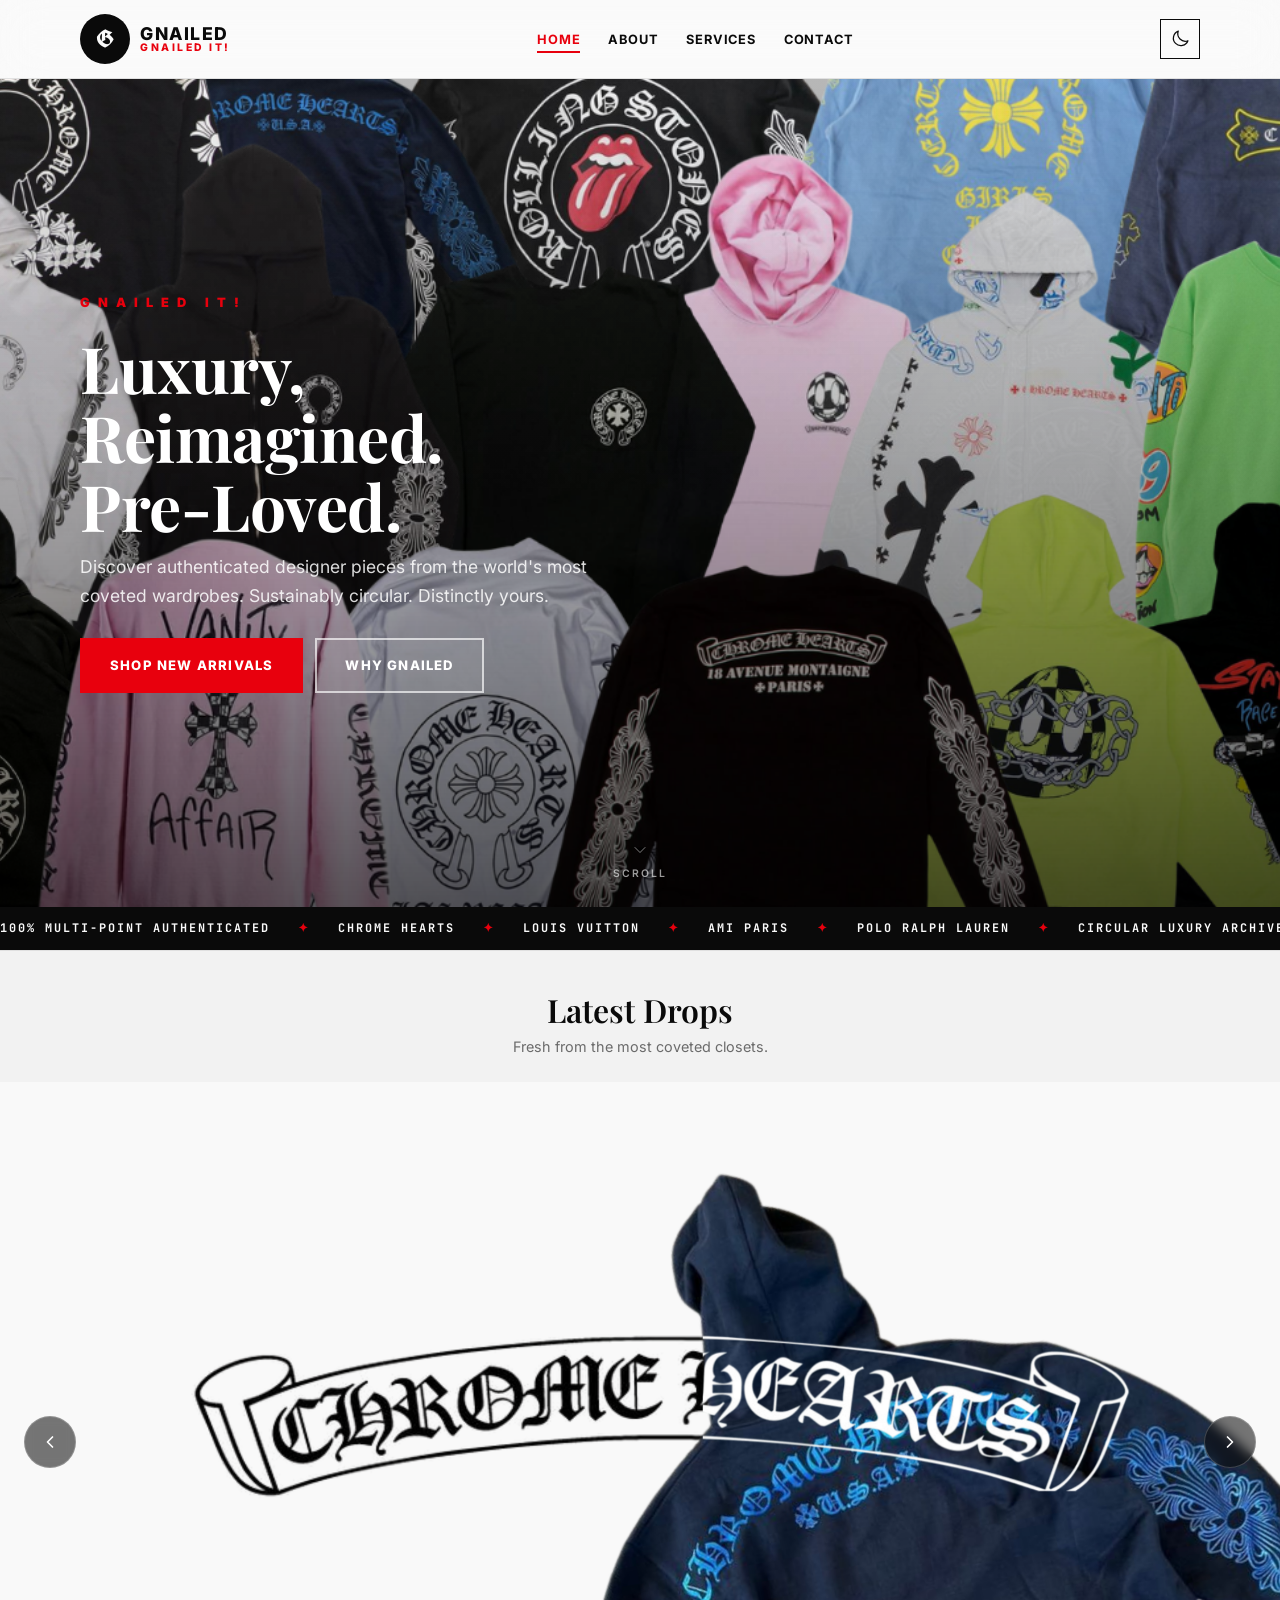
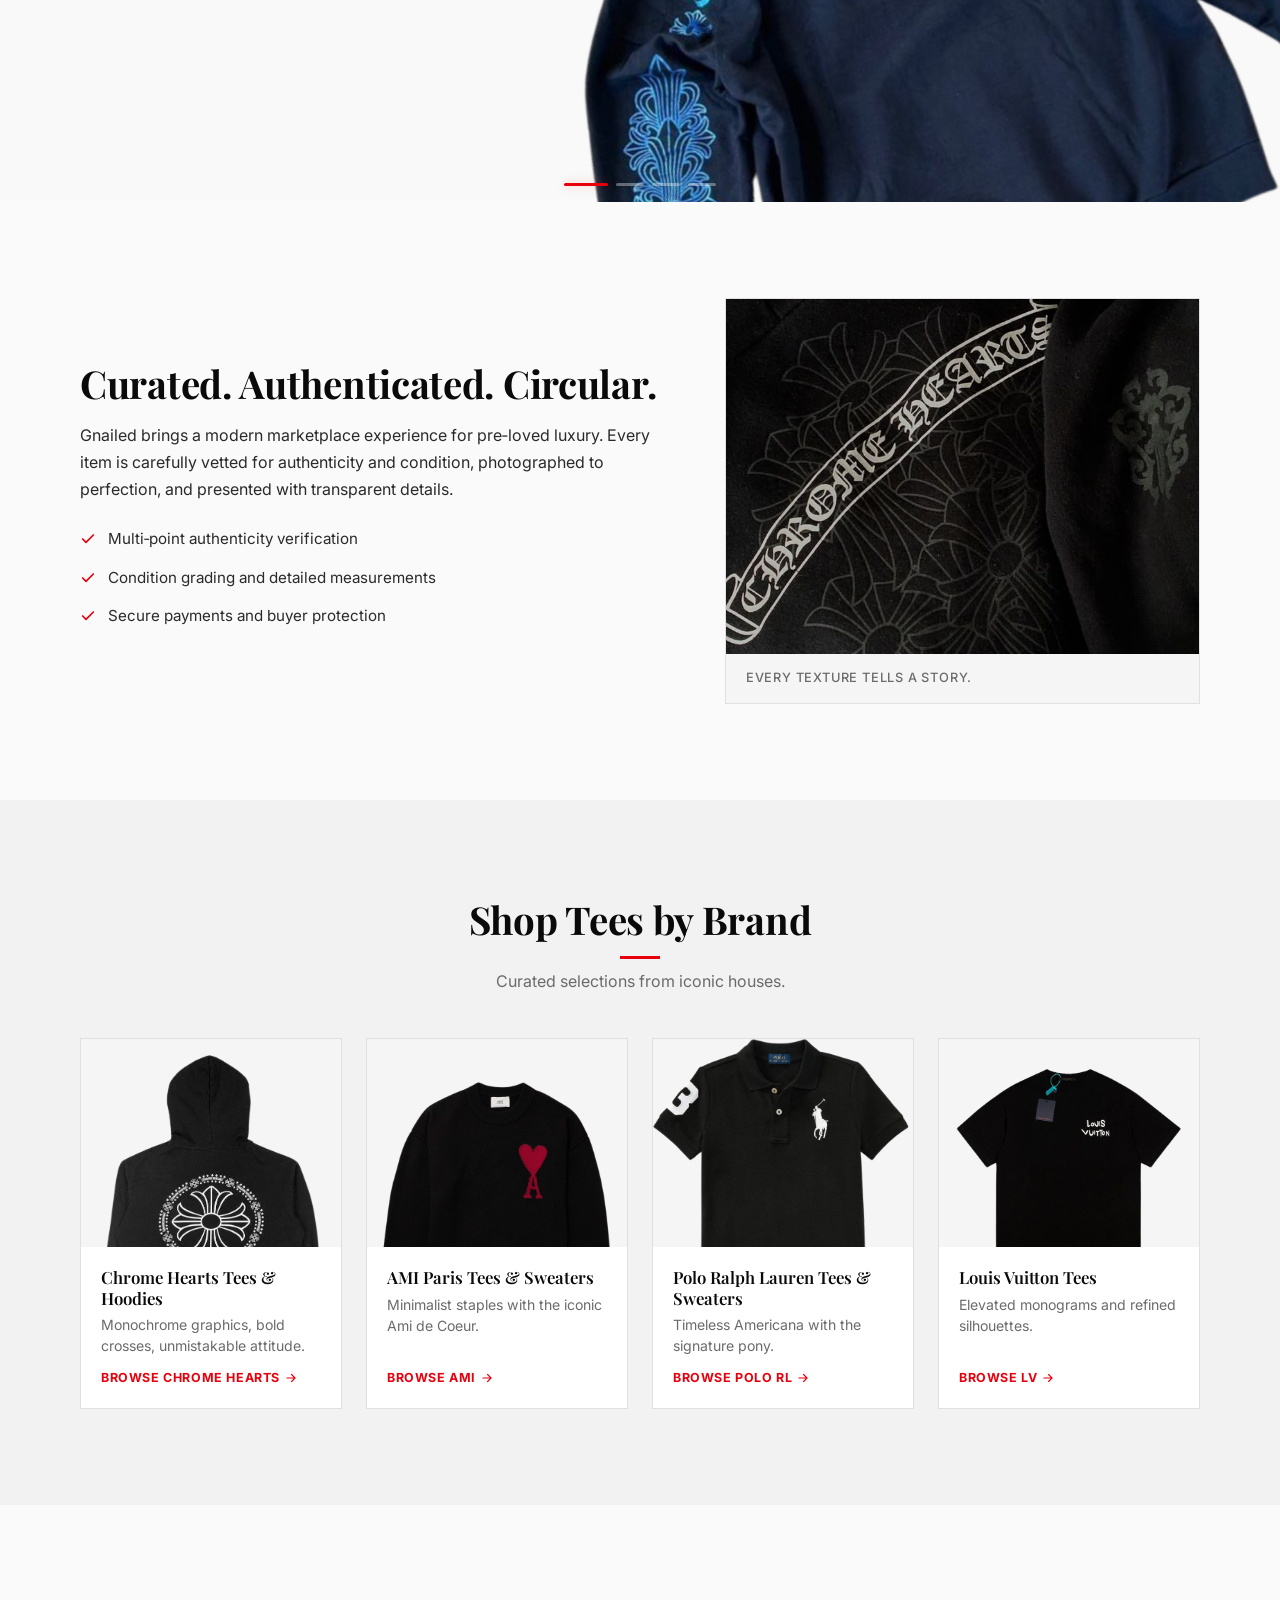
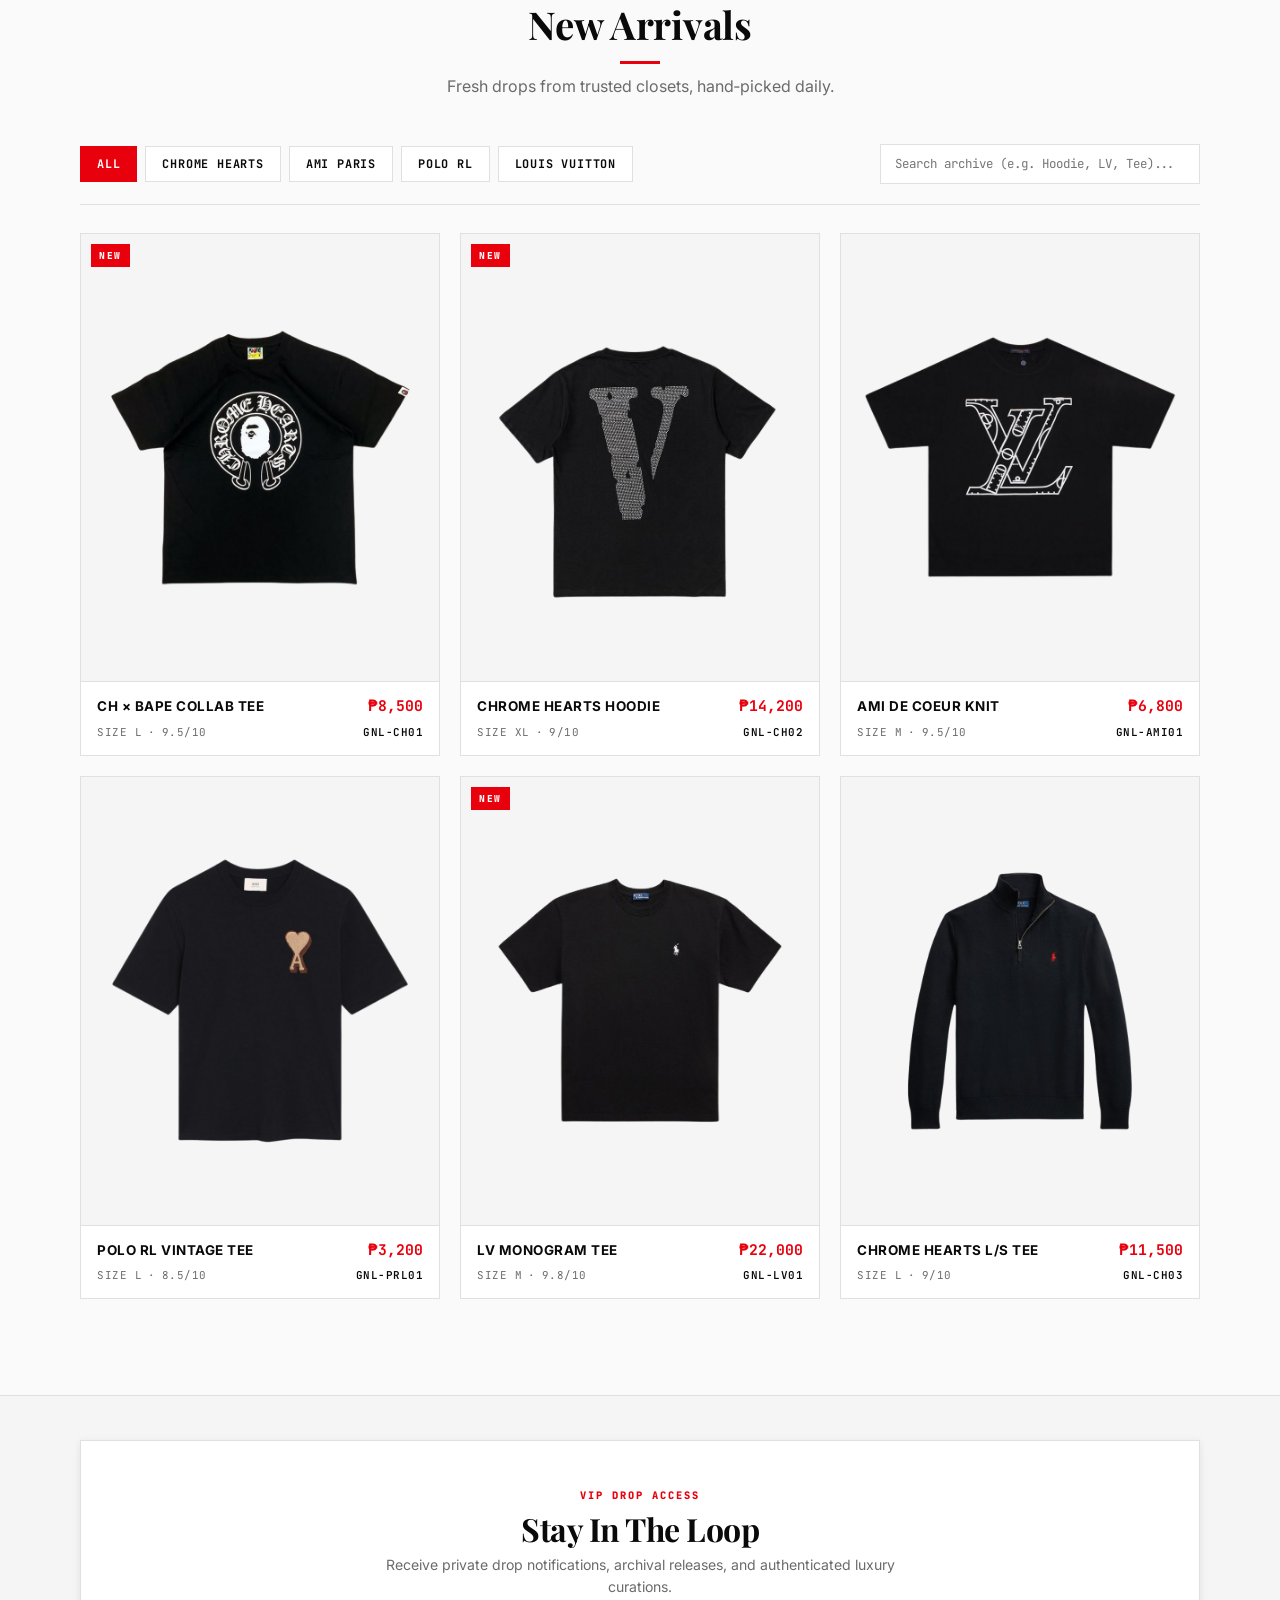
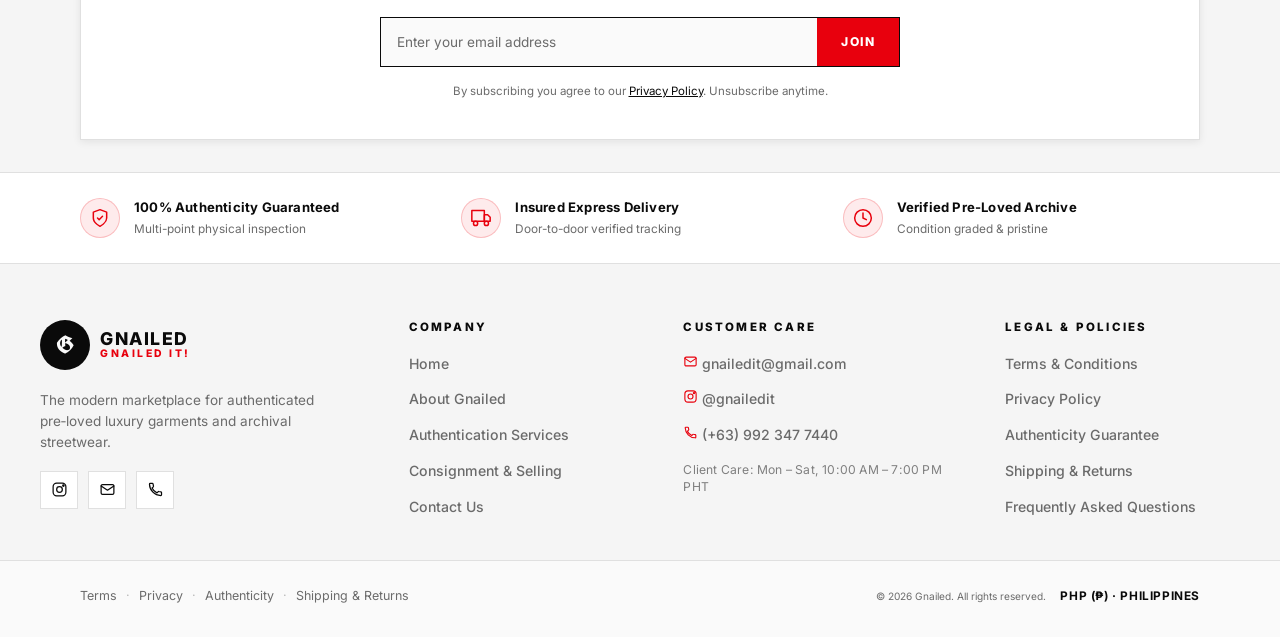
==== commit 01d88999: "optimized ui" ====
--- a/index.html
+++ b/index.html
@@ -7,7 +7,7 @@
   <title>Gnailed — Luxury Pre‑Loved Garments</title>
   <link rel="preconnect" href="https://fonts.googleapis.com">
   <link rel="preconnect" href="https://fonts.gstatic.com" crossorigin>
-  <link href="https://fonts.googleapis.com/css2?family=Inter:ital,opsz,wght@0,14..32,300;0,14..32,400;0,14..32,500;0,14..32,600;0,14..32,700;0,14..32,800;1,14..32,400&family=Playfair+Display:wght@500;600;700&family=UnifrakturCook:wght@700&display=swap" rel="stylesheet">
+  <link href="https://fonts.googleapis.com/css2?family=Inter:ital,opsz,wght@0,14..32,300;0,14..32,400;0,14..32,500;0,14..32,600;0,14..32,700;0,14..32,800;1,14..32,400&family=JetBrains+Mono:wght@400;600;700&family=Playfair+Display:wght@500;600;700&family=UnifrakturCook:wght@700&display=swap" rel="stylesheet">
   <link rel="stylesheet" href="style.css?v=2.3">
   <link rel="icon" type="image/svg+xml" href="favicon.svg">
   <link rel="icon" type="image/png" sizes="32x32" href="favicon.png">
@@ -86,6 +86,32 @@
         <span>Scroll</span>
       </div>
     </section>
+
+    <!-- ============================================================
+         ARCHIVE MARQUEE TICKER
+         ============================================================ -->
+    <div class="archive-marquee" aria-label="Authenticated brands and guarantees">
+      <div class="marquee-track">
+        <div class="marquee-group">
+          <span>100% MULTI-POINT AUTHENTICATED</span><span class="dot">✦</span>
+          <span>CHROME HEARTS</span><span class="dot">✦</span>
+          <span>LOUIS VUITTON</span><span class="dot">✦</span>
+          <span>AMI PARIS</span><span class="dot">✦</span>
+          <span>POLO RALPH LAUREN</span><span class="dot">✦</span>
+          <span>CIRCULAR LUXURY ARCHIVE</span><span class="dot">✦</span>
+          <span>INSURED PH NATIONWIDE SHIPPING</span><span class="dot">✦</span>
+        </div>
+        <div class="marquee-group" aria-hidden="true">
+          <span>100% MULTI-POINT AUTHENTICATED</span><span class="dot">✦</span>
+          <span>CHROME HEARTS</span><span class="dot">✦</span>
+          <span>LOUIS VUITTON</span><span class="dot">✦</span>
+          <span>AMI PARIS</span><span class="dot">✦</span>
+          <span>POLO RALPH LAUREN</span><span class="dot">✦</span>
+          <span>CIRCULAR LUXURY ARCHIVE</span><span class="dot">✦</span>
+          <span>INSURED PH NATIONWIDE SHIPPING</span><span class="dot">✦</span>
+        </div>
+      </div>
+    </div>
 
     <!-- ============================================================
          IMAGE CAROUSEL
@@ -168,7 +194,7 @@
             <div class="card-body">
               <h3>Chrome Hearts Tees &amp; Hoodies</h3>
               <p>Monochrome graphics, bold crosses, unmistakable attitude.</p>
-              <a class="text-link" href="#shop">Browse Chrome Hearts</a>
+              <a class="text-link" href="#shop" data-brand-jump="chrome-hearts">Browse Chrome Hearts</a>
             </div>
           </article>
           <article class="card reveal reveal-delay-2">
@@ -178,7 +204,7 @@
             <div class="card-body">
               <h3>AMI Paris Tees &amp; Sweaters</h3>
               <p>Minimalist staples with the iconic Ami de Coeur.</p>
-              <a class="text-link" href="#shop">Browse AMI</a>
+              <a class="text-link" href="#shop" data-brand-jump="ami-paris">Browse AMI</a>
             </div>
           </article>
           <article class="card reveal reveal-delay-3">
@@ -188,7 +214,7 @@
             <div class="card-body">
               <h3>Polo Ralph Lauren Tees &amp; Sweaters</h3>
               <p>Timeless Americana with the signature pony.</p>
-              <a class="text-link" href="#shop">Browse Polo RL</a>
+              <a class="text-link" href="#shop" data-brand-jump="polo-rl">Browse Polo RL</a>
             </div>
           </article>
           <article class="card reveal reveal-delay-4">
@@ -198,7 +224,7 @@
             <div class="card-body">
               <h3>Louis Vuitton Tees</h3>
               <p>Elevated monograms and refined silhouettes.</p>
-              <a class="text-link" href="#shop">Browse LV</a>
+              <a class="text-link" href="#shop" data-brand-jump="louis-vuitton">Browse LV</a>
             </div>
           </article>
         </div>
@@ -214,104 +240,209 @@
           <h2>New Arrivals</h2>
           <p>Fresh drops from trusted closets, hand‑picked daily.</p>
         </header>
+
+        <!-- Shop Filter Toolbar & Live Search -->
+        <div class="shop-toolbar reveal">
+          <div class="filter-pills" role="toolbar" aria-label="Brand filter">
+            <button type="button" class="filter-pill active" data-filter="all">All</button>
+            <button type="button" class="filter-pill" data-filter="chrome-hearts">Chrome Hearts</button>
+            <button type="button" class="filter-pill" data-filter="ami-paris">AMI Paris</button>
+            <button type="button" class="filter-pill" data-filter="polo-rl">Polo RL</button>
+            <button type="button" class="filter-pill" data-filter="louis-vuitton">Louis Vuitton</button>
+          </div>
+          <div class="shop-search-wrapper">
+            <input type="search" id="archive-search" class="shop-search-input" placeholder="Search archive (e.g. Hoodie, LV, Tee)..." aria-label="Search archive pieces">
+          </div>
+        </div>
+
         <div class="masonry">
 
-          <figure class="tile reveal reveal-delay-1">
+          <figure class="tile reveal reveal-delay-1"
+            data-brand="chrome-hearts"
+            data-title="CH × BAPE Collab Tee"
+            data-price="₱8,500"
+            data-size="L"
+            data-condition="9.5/10"
+            data-serial="GNL-CH01"
+            data-img="pics/newarrival1.jpg">
             <span class="tile-badge">New</span>
-            <a href="#zoom1" aria-label="Zoom image 1" class="tile-image-wrapper">
+            <a href="#zoom1" aria-label="Zoom image 1" class="tile-image-wrapper tile-img-link">
               <img src="pics/newarrival1.jpg" alt="Chrome Hearts X A Bathing Ape Collab Tee" loading="lazy">
             </a>
             <div class="tile-overlay">
               <a href="#zoom1" class="tile-zoom-preview" aria-label="View design detail" style="--zoom-x: 48.8%; --zoom-y: 45.1%; --zoom-scale: 3.2;">
                 <img src="pics/newarrival1.jpg" alt="CH × BAPE detail zoom" class="tile-zoom-img" loading="lazy">
               </a>
-              <a href="#shop" class="button buy-now">Buy Now</a>
+              <button type="button" class="button buy-now quickview-trigger" aria-label="Quick view CH × BAPE Collab Tee">Quick View</button>
             </div>
             <div class="tile-meta">
-              <figcaption>CH × BAPE Collab Tee</figcaption>
-              <div class="tile-price">₱8,500</div>
+              <div class="tile-meta-row">
+                <figcaption>CH × BAPE Collab Tee</figcaption>
+                <div class="tile-price">₱8,500</div>
+              </div>
+              <div class="tile-specs">
+                <span>SIZE L</span>
+                <span>·</span>
+                <span>9.5/10</span>
+                <span class="tile-serial">GNL-CH01</span>
+              </div>
             </div>
           </figure>
 
-          <figure class="tile reveal reveal-delay-2">
+          <figure class="tile reveal reveal-delay-2"
+            data-brand="chrome-hearts"
+            data-title="Chrome Hearts Hoodie"
+            data-price="₱14,200"
+            data-size="XL"
+            data-condition="9/10"
+            data-serial="GNL-CH02"
+            data-img="pics/newarrival2.jpg">
             <span class="tile-badge">New</span>
-            <a href="#zoom2" aria-label="Zoom image 2" class="tile-image-wrapper">
-              <img src="pics/newarrival2.jpg" alt="New arrival 2" loading="lazy">
+            <a href="#zoom2" aria-label="Zoom image 2" class="tile-image-wrapper tile-img-link">
+              <img src="pics/newarrival2.jpg" alt="Chrome Hearts Hoodie" loading="lazy">
             </a>
             <div class="tile-overlay">
               <a href="#zoom2" class="tile-zoom-preview" aria-label="View design detail" style="--zoom-x: 49.9%; --zoom-y: 48.6%; --zoom-scale: 2.5;">
-                <img src="pics/newarrival2.jpg" alt="Vlone detail zoom" class="tile-zoom-img" loading="lazy">
+                <img src="pics/newarrival2.jpg" alt="Chrome Hearts Hoodie detail zoom" class="tile-zoom-img" loading="lazy">
               </a>
-              <a href="#shop" class="button buy-now">Buy Now</a>
+              <button type="button" class="button buy-now quickview-trigger" aria-label="Quick view Chrome Hearts Hoodie">Quick View</button>
             </div>
             <div class="tile-meta">
-              <figcaption>Chrome Hearts Hoodie</figcaption>
-              <div class="tile-price">₱14,200</div>
+              <div class="tile-meta-row">
+                <figcaption>Chrome Hearts Hoodie</figcaption>
+                <div class="tile-price">₱14,200</div>
+              </div>
+              <div class="tile-specs">
+                <span>SIZE XL</span>
+                <span>·</span>
+                <span>9/10</span>
+                <span class="tile-serial">GNL-CH02</span>
+              </div>
             </div>
           </figure>
 
-          <figure class="tile reveal reveal-delay-3">
-            <a href="#zoom3" aria-label="Zoom image 3" class="tile-image-wrapper">
-              <img src="pics/newarrival3.jpg" alt="New arrival 3" loading="lazy">
+          <figure class="tile reveal reveal-delay-3"
+            data-brand="ami-paris"
+            data-title="AMI de Coeur Knit"
+            data-price="₱6,800"
+            data-size="M"
+            data-condition="9.5/10"
+            data-serial="GNL-AMI01"
+            data-img="pics/newarrival3.jpg">
+            <a href="#zoom3" aria-label="Zoom image 3" class="tile-image-wrapper tile-img-link">
+              <img src="pics/newarrival3.jpg" alt="AMI de Coeur Knit" loading="lazy">
             </a>
             <div class="tile-overlay">
               <a href="#zoom3" class="tile-zoom-preview" aria-label="View design detail" style="--zoom-x: 50.0%; --zoom-y: 46.0%; --zoom-scale: 2.8;">
-                <img src="pics/newarrival3.jpg" alt="LV monogram detail zoom" class="tile-zoom-img" loading="lazy">
+                <img src="pics/newarrival3.jpg" alt="AMI de Coeur detail zoom" class="tile-zoom-img" loading="lazy">
               </a>
-              <a href="#shop" class="button buy-now">Buy Now</a>
+              <button type="button" class="button buy-now quickview-trigger" aria-label="Quick view AMI de Coeur Knit">Quick View</button>
             </div>
             <div class="tile-meta">
-              <figcaption>AMI de Coeur Knit</figcaption>
-              <div class="tile-price">₱6,800</div>
+              <div class="tile-meta-row">
+                <figcaption>AMI de Coeur Knit</figcaption>
+                <div class="tile-price">₱6,800</div>
+              </div>
+              <div class="tile-specs">
+                <span>SIZE M</span>
+                <span>·</span>
+                <span>9.5/10</span>
+                <span class="tile-serial">GNL-AMI01</span>
+              </div>
             </div>
           </figure>
 
-          <figure class="tile reveal reveal-delay-1">
-            <a href="#zoom4" aria-label="Zoom image 4" class="tile-image-wrapper">
-              <img src="pics/newarrival4.jpg" alt="New arrival 4" loading="lazy">
+          <figure class="tile reveal reveal-delay-1"
+            data-brand="polo-rl"
+            data-title="Polo RL Vintage Tee"
+            data-price="₱3,200"
+            data-size="L"
+            data-condition="8.5/10"
+            data-serial="GNL-PRL01"
+            data-img="pics/newarrival4.jpg">
+            <a href="#zoom4" aria-label="Zoom image 4" class="tile-image-wrapper tile-img-link">
+              <img src="pics/newarrival4.jpg" alt="Polo RL Vintage Tee" loading="lazy">
             </a>
             <div class="tile-overlay">
               <a href="#zoom4" class="tile-zoom-preview" aria-label="View design detail" style="--zoom-x: 61.6%; --zoom-y: 35.1%; --zoom-scale: 4.5;">
-                <img src="pics/newarrival4.jpg" alt="AMI Heart detail zoom" class="tile-zoom-img" loading="lazy">
+                <img src="pics/newarrival4.jpg" alt="Polo RL detail zoom" class="tile-zoom-img" loading="lazy">
               </a>
-              <a href="#shop" class="button buy-now">Buy Now</a>
+              <button type="button" class="button buy-now quickview-trigger" aria-label="Quick view Polo RL Vintage Tee">Quick View</button>
             </div>
             <div class="tile-meta">
-              <figcaption>Polo RL Vintage Tee</figcaption>
-              <div class="tile-price">₱3,200</div>
+              <div class="tile-meta-row">
+                <figcaption>Polo RL Vintage Tee</figcaption>
+                <div class="tile-price">₱3,200</div>
+              </div>
+              <div class="tile-specs">
+                <span>SIZE L</span>
+                <span>·</span>
+                <span>8.5/10</span>
+                <span class="tile-serial">GNL-PRL01</span>
+              </div>
             </div>
           </figure>
 
-          <figure class="tile reveal reveal-delay-2">
+          <figure class="tile reveal reveal-delay-2"
+            data-brand="louis-vuitton"
+            data-title="LV Monogram Tee"
+            data-price="₱22,000"
+            data-size="M"
+            data-condition="9.8/10"
+            data-serial="GNL-LV01"
+            data-img="pics/newarrival5.jpg">
             <span class="tile-badge">New</span>
-            <a href="#zoom5" aria-label="Zoom image 5" class="tile-image-wrapper">
-              <img src="pics/newarrival5.jpg" alt="New arrival 5" loading="lazy">
+            <a href="#zoom5" aria-label="Zoom image 5" class="tile-image-wrapper tile-img-link">
+              <img src="pics/newarrival5.jpg" alt="LV Monogram Tee" loading="lazy">
             </a>
             <div class="tile-overlay">
               <a href="#zoom5" class="tile-zoom-preview" aria-label="View design detail" style="--zoom-x: 61.5%; --zoom-y: 37.7%; --zoom-scale: 6.2;">
-                <img src="pics/newarrival5.jpg" alt="Polo RL pony detail zoom" class="tile-zoom-img" loading="lazy">
+                <img src="pics/newarrival5.jpg" alt="LV monogram detail zoom" class="tile-zoom-img" loading="lazy">
               </a>
-              <a href="#shop" class="button buy-now">Buy Now</a>
+              <button type="button" class="button buy-now quickview-trigger" aria-label="Quick view LV Monogram Tee">Quick View</button>
             </div>
             <div class="tile-meta">
-              <figcaption>LV Monogram Tee</figcaption>
-              <div class="tile-price">₱22,000</div>
+              <div class="tile-meta-row">
+                <figcaption>LV Monogram Tee</figcaption>
+                <div class="tile-price">₱22,000</div>
+              </div>
+              <div class="tile-specs">
+                <span>SIZE M</span>
+                <span>·</span>
+                <span>9.8/10</span>
+                <span class="tile-serial">GNL-LV01</span>
+              </div>
             </div>
           </figure>
 
-          <figure class="tile reveal reveal-delay-3">
-            <a href="#zoom6" aria-label="Zoom image 6" class="tile-image-wrapper">
-              <img src="pics/newarrival6.jpg" alt="New arrival 6" loading="lazy">
+          <figure class="tile reveal reveal-delay-3"
+            data-brand="chrome-hearts"
+            data-title="Chrome Hearts L/S Tee"
+            data-price="₱11,500"
+            data-size="L"
+            data-condition="9/10"
+            data-serial="GNL-CH03"
+            data-img="pics/newarrival6.jpg">
+            <a href="#zoom6" aria-label="Zoom image 6" class="tile-image-wrapper tile-img-link">
+              <img src="pics/newarrival6.jpg" alt="Chrome Hearts L/S Tee" loading="lazy">
             </a>
             <div class="tile-overlay">
               <a href="#zoom6" class="tile-zoom-preview" aria-label="View design detail" style="--zoom-x: 61.6%; --zoom-y: 39.4%; --zoom-scale: 6.2;">
-                <img src="pics/newarrival6.jpg" alt="Polo Red Pony detail zoom" class="tile-zoom-img" loading="lazy">
+                <img src="pics/newarrival6.jpg" alt="Chrome Hearts detail zoom" class="tile-zoom-img" loading="lazy">
               </a>
-              <a href="#shop" class="button buy-now">Buy Now</a>
+              <button type="button" class="button buy-now quickview-trigger" aria-label="Quick view Chrome Hearts L/S Tee">Quick View</button>
             </div>
             <div class="tile-meta">
-              <figcaption>Chrome Hearts L/S Tee</figcaption>
-              <div class="tile-price">₱11,500</div>
+              <div class="tile-meta-row">
+                <figcaption>Chrome Hearts L/S Tee</figcaption>
+                <div class="tile-price">₱11,500</div>
+              </div>
+              <div class="tile-specs">
+                <span>SIZE L</span>
+                <span>·</span>
+                <span>9/10</span>
+                <span class="tile-serial">GNL-CH03</span>
+              </div>
             </div>
           </figure>
 
@@ -557,6 +688,47 @@
     </div>
   </footer>
 
+  <!-- ============================================================
+       SLIDE-OVER ARCHIVE QUICK-VIEW DRAWER
+       ============================================================ -->
+  <div id="quickview-backdrop" class="quickview-backdrop" aria-hidden="true"></div>
+  <aside id="quickview-drawer" class="quickview-drawer" aria-hidden="true" role="dialog" aria-modal="true" aria-labelledby="qv-title">
+    <div class="quickview-header">
+      <span class="qv-cert-badge">✦ VERIFIED AUTHENTIC</span>
+      <button type="button" id="quickview-close" class="quickview-close" aria-label="Close preview">ESC / ✕</button>
+    </div>
+    <div class="quickview-body">
+      <div class="quickview-media">
+        <img id="qv-img" src="" alt="Garment detail">
+      </div>
+      <div class="quickview-info">
+        <div id="qv-brand" class="qv-brand">BRAND</div>
+        <h3 id="qv-title">Garment Title</h3>
+        <div id="qv-price" class="qv-price">₱0</div>
+        <div class="qv-specs-grid">
+          <div class="qv-spec-box">
+            <span class="qv-spec-label">Size</span>
+            <strong id="qv-size">OS</strong>
+          </div>
+          <div class="qv-spec-box">
+            <span class="qv-spec-label">Condition</span>
+            <strong id="qv-condition">9.5/10</strong>
+          </div>
+          <div class="qv-spec-box">
+            <span class="qv-spec-label">Serial / Ref</span>
+            <strong id="qv-serial">GNL-VERIFIED</strong>
+          </div>
+        </div>
+        <p class="qv-desc">
+          Hand-inspected for physical authenticity and structural integrity. Includes cryptographic tamper-proof archive tag and multi-point provenance record.
+        </p>
+        <div class="qv-actions">
+          <a id="qv-reserve-btn" href="contact.html" class="button button-primary">Reserve / Inquire via Concierge</a>
+        </div>
+      </div>
+    </div>
+  </aside>
+
   <!-- Scroll to top button (SVG arrow) -->
   <button id="scroll-top" class="scroll-top-btn" aria-label="Scroll to top">
     <svg viewBox="0 0 24 24" stroke-linecap="round" stroke-linejoin="round">
--- a/style.css
+++ b/style.css
@@ -7,7 +7,7 @@
 /* ============================================================
    IMPORTS & RESET
    ============================================================ */
-@import url('https://fonts.googleapis.com/css2?family=Inter:ital,opsz,wght@0,14..32,300;0,14..32,400;0,14..32,500;0,14..32,600;0,14..32,700;0,14..32,800;1,14..32,400&family=Playfair+Display:wght@500;600;700&family=UnifrakturCook:wght@700&display=swap');
+@import url('https://fonts.googleapis.com/css2?family=Inter:ital,opsz,wght@0,14..32,300;0,14..32,400;0,14..32,500;0,14..32,600;0,14..32,700;0,14..32,800;1,14..32,400&family=JetBrains+Mono:wght@400;600;700&family=Playfair+Display:wght@500;600;700&family=UnifrakturCook:wght@700&display=swap');
 
 *, *::before, *::after { box-sizing: border-box; }
 html {
@@ -55,6 +55,7 @@
   --gothic-accent: #2a2a2a;
   --header-bg: rgba(250, 250, 250, 0.80);
   --radius: 0px;               /* Brutalist — no border radius by default */
+  --font-mono: 'JetBrains Mono', ui-monospace, SFMono-Regular, Menlo, monospace;
   --transition: all 0.3s cubic-bezier(0.4, 0, 0.2, 1);
 }
 
@@ -1004,10 +1005,13 @@
   pointer-events: none;
 }
 
-/* Product hover overlay: detail zoom box (left) + Buy Now button (right) */
+/* Product hover overlay: detail zoom box (left) + Quick View / Buy button (right) positioned cleanly over image */
 .tile-overlay {
   position: absolute;
-  inset: 0;
+  top: 0;
+  left: 0;
+  right: 0;
+  aspect-ratio: 4 / 5;
   pointer-events: none;
   opacity: 0;
   transition: opacity 0.28s cubic-bezier(0.4, 0, 0.2, 1);
@@ -1125,35 +1129,69 @@
 }
 
 .tile-meta {
-  padding: 10px 12px 12px;
-  transition: opacity 0.25s ease;
-}
+  border-top: 1.5px solid var(--border);
+  background: var(--surface);
+  padding: 12px 14px;
+  display: flex;
+  flex-direction: column;
+  gap: 6px;
+  z-index: 6;
+  opacity: 1 !important;
+  transition: background 0.2s ease;
+}
+
 @media (hover: hover) and (pointer: fine) {
   .tile:hover .tile-meta {
-    opacity: 0;
+    opacity: 1 !important;
   }
 }
 .tile.is-active .tile-meta {
-  opacity: 0;
-}
+  opacity: 1 !important;
+}
+
+.tile-meta-row {
+  display: flex;
+  align-items: baseline;
+  justify-content: space-between;
+  gap: 8px;
+}
+
 .tile-meta figcaption {
-  font-size: 0.78rem;
-  font-weight: 600;
+  font-size: 0.8rem;
+  font-weight: 700;
   text-transform: uppercase;
   letter-spacing: 0.5px;
   color: var(--ink);
-  margin-bottom: 2px;
-}
+  margin: 0;
+}
+
 .tile-price {
-  font-size: 0.85rem;
+  font-size: 0.88rem;
   font-weight: 700;
   color: var(--accent);
+  font-family: var(--font-mono);
+}
+
+.tile-specs {
+  display: flex;
+  align-items: center;
+  gap: 6px;
+  font-size: 0.68rem;
+  color: var(--muted);
+  letter-spacing: 0.5px;
+  font-family: var(--font-mono);
+}
+
+.tile-serial {
+  margin-left: auto;
+  color: var(--ink);
+  font-weight: 600;
 }
 
 @media (min-width: 480px) {
   .tile-meta { padding: 12px 16px 14px; }
-  .tile-meta figcaption { font-size: 0.82rem; }
-  .tile-price { font-size: 0.9rem; }
+  .tile-meta figcaption { font-size: 0.84rem; }
+  .tile-price { font-size: 0.92rem; }
 }
 
 /* ============================================================
@@ -2240,22 +2278,82 @@
 .faq-grid {
   display: grid;
   grid-template-columns: 1fr;
-  gap: 20px;
-  margin-top: 40px;
+  gap: 16px;
+  margin-top: 36px;
 }
 @media (min-width: 768px) {
-  .faq-grid { grid-template-columns: repeat(2, 1fr); gap: 28px; }
+  .faq-grid {
+    grid-template-columns: repeat(2, 1fr);
+    gap: 20px;
+    align-items: start;
+  }
 }
 
 .faq-item {
-  padding: 26px;
+  padding: 22px 24px;
   background: var(--bg);
   border: 1.5px solid var(--border);
-  transition: var(--transition);
-}
-.faq-item:hover { border-color: var(--accent); box-shadow: var(--shadow); }
-.faq-item h3 { font-family: 'Playfair Display', Georgia, serif; font-size: 1.1rem; margin-bottom: 10px; }
-.faq-item p { color: var(--muted); line-height: 1.6; margin: 0; font-size: 0.92rem; }
+  transition: border-color 0.25s ease, box-shadow 0.25s ease;
+  overflow: hidden;
+  cursor: pointer;
+  user-select: none;
+}
+
+.faq-item:hover,
+.faq-item.is-open {
+  border-color: var(--accent);
+  box-shadow: var(--shadow-sm);
+}
+
+.faq-item h3 {
+  font-family: 'Playfair Display', Georgia, serif;
+  font-size: 1.05rem;
+  margin: 0;
+  color: var(--ink);
+  font-weight: 600;
+  line-height: 1.35;
+  display: flex;
+  align-items: center;
+  justify-content: space-between;
+  gap: 12px;
+  transition: color 0.2s ease;
+}
+
+.faq-item:hover h3,
+.faq-item.is-open h3 {
+  color: var(--accent);
+}
+
+.faq-item h3::after {
+  content: '+';
+  font-family: var(--font-mono);
+  font-size: 1.2rem;
+  font-weight: 700;
+  color: var(--accent);
+  transition: transform 0.25s ease;
+}
+
+.faq-item.is-open h3::after {
+  content: '−';
+  transform: rotate(180deg);
+}
+
+.faq-item p {
+  color: var(--muted);
+  line-height: 1.6;
+  margin: 0;
+  font-size: 0.92rem;
+  max-height: 0;
+  overflow: hidden;
+  opacity: 0;
+  transition: max-height 0.3s ease, opacity 0.25s ease, margin-top 0.25s ease;
+}
+
+.faq-item.is-open p {
+  max-height: 260px;
+  opacity: 1;
+  margin-top: 12px;
+}
 
 /* ============================================================
    MAP
@@ -2397,3 +2495,399 @@
 body.dark-mode .primary-nav { border-color: var(--border); }
 body.dark-mode .scroll-top-btn { border: 1px solid rgba(255, 255, 255, 0.18); }
 
+/* ============================================================
+   2026 UI MODERNIZATION: ARCHIVAL MONOSPACE, MARQUEE & DRAWER
+   ============================================================ */
+
+/* 1. Monospace Archival Spec Styling */
+.tile-price,
+.gallery-item .price,
+.tile-badge,
+.newsletter-badge,
+.stat-number,
+.tile-specs,
+.qv-price,
+.qv-cert-badge,
+.quickview-close {
+  font-family: var(--font-mono);
+}
+
+/* 2. Infinite Brutalist Marquee Strip */
+.archive-marquee {
+  background: var(--ink);
+  color: var(--bg);
+  border-bottom: 1.5px solid var(--border);
+  overflow: hidden;
+  padding: 12px 0;
+  user-select: none;
+}
+
+body.dark-mode .archive-marquee {
+  background: #111111;
+  color: #f5f5f5;
+  border-top: 1px solid var(--border);
+}
+
+.marquee-track {
+  display: flex;
+  width: max-content;
+  animation: marqueeScroll 28s linear infinite;
+}
+
+.archive-marquee:hover .marquee-track {
+  animation-play-state: paused;
+}
+
+@media (prefers-reduced-motion: reduce) {
+  .marquee-track {
+    animation: none;
+  }
+}
+
+.marquee-group {
+  display: flex;
+  align-items: center;
+  gap: 28px;
+  padding-right: 28px;
+  font-family: var(--font-mono);
+  font-size: 0.74rem;
+  font-weight: 700;
+  letter-spacing: 2px;
+  text-transform: uppercase;
+}
+
+.marquee-group .dot {
+  color: var(--accent);
+}
+
+@keyframes marqueeScroll {
+  from { transform: translateX(0); }
+  to   { transform: translateX(-50%); }
+}
+
+/* 3. Shop Filter Toolbar & Search */
+.shop-toolbar {
+  display: flex;
+  flex-wrap: wrap;
+  align-items: center;
+  justify-content: space-between;
+  gap: 16px;
+  margin-bottom: 28px;
+  padding-bottom: 20px;
+  border-bottom: 1.5px solid var(--border);
+}
+
+.filter-pills {
+  display: flex;
+  flex-wrap: wrap;
+  gap: 8px;
+}
+
+.filter-pill {
+  padding: 9px 16px;
+  background: var(--surface);
+  border: 1.5px solid var(--border);
+  color: var(--ink);
+  font-family: var(--font-mono);
+  font-size: 0.74rem;
+  font-weight: 700;
+  text-transform: uppercase;
+  letter-spacing: 0.8px;
+  cursor: pointer;
+  transition: var(--transition);
+}
+
+.filter-pill:hover {
+  border-color: var(--ink);
+}
+
+.filter-pill.active {
+  background: var(--accent);
+  border-color: var(--accent);
+  color: #ffffff;
+}
+
+.shop-search-wrapper {
+  flex: 1 1 240px;
+  max-width: 320px;
+}
+
+.shop-search-input {
+  width: 100%;
+  height: 40px;
+  padding: 0 14px;
+  background: var(--surface);
+  border: 1.5px solid var(--border);
+  color: var(--ink);
+  font-family: var(--font-mono);
+  font-size: 0.78rem;
+  outline: none;
+  transition: border-color 0.2s ease;
+}
+
+.shop-search-input:focus {
+  border-color: var(--accent);
+}
+
+/* 4. Upgraded Product Tile Footer (Keep Meta Visible on Hover) */
+.tile .tile-img-link {
+  width: 100%;
+  height: 100%;
+  display: flex;
+  align-items: center;
+  justify-content: center;
+}
+
+.tile .tile-img-link > img {
+  width: 100%;
+  height: 100%;
+  object-fit: contain;
+  transition: transform 0.55s cubic-bezier(0.4, 0, 0.2, 1);
+}
+
+@media (hover: hover) and (pointer: fine) {
+  .tile:hover .tile-img-link > img { transform: scale(1.06); }
+  .tile:hover .tile-meta { opacity: 1 !important; }
+}
+
+.tile.is-active .tile-meta {
+  opacity: 1 !important;
+}
+
+.tile.is-hidden,
+.gallery-item.is-hidden {
+  display: none !important;
+}
+
+/* 5. Slide-Over Quick-View Drawer */
+.quickview-backdrop {
+  position: fixed;
+  inset: 0;
+  background: rgba(0, 0, 0, 0.65);
+  backdrop-filter: blur(4px);
+  opacity: 0;
+  pointer-events: none;
+  transition: opacity 0.3s ease;
+  z-index: 990;
+}
+
+.quickview-backdrop.is-open {
+  opacity: 1;
+  pointer-events: auto;
+}
+
+.quickview-drawer {
+  position: fixed;
+  top: 0;
+  right: 0;
+  bottom: 0;
+  width: min(100vw, 460px);
+  background: var(--surface);
+  border-left: 1.5px solid var(--border);
+  transform: translateX(100%);
+  transition: transform 0.35s cubic-bezier(0.4, 0, 0.2, 1);
+  z-index: 995;
+  display: flex;
+  flex-direction: column;
+  overflow-y: auto;
+}
+
+.quickview-drawer.is-open {
+  transform: translateX(0);
+}
+
+.quickview-header {
+  display: flex;
+  align-items: center;
+  justify-content: space-between;
+  padding: 16px 20px;
+  border-bottom: 1.5px solid var(--border);
+}
+
+.qv-cert-badge {
+  display: inline-flex;
+  align-items: center;
+  gap: 6px;
+  font-size: 0.72rem;
+  font-weight: 700;
+  color: var(--accent);
+  background: rgba(232, 0, 13, 0.08);
+  border: 1px solid rgba(232, 0, 13, 0.25);
+  padding: 4px 10px;
+}
+
+.quickview-close {
+  background: transparent;
+  border: 1.5px solid var(--border);
+  color: var(--ink);
+  padding: 6px 12px;
+  font-size: 0.72rem;
+  font-weight: 700;
+  cursor: pointer;
+  transition: var(--transition);
+}
+
+.quickview-close:hover {
+  background: var(--ink);
+  color: var(--bg);
+}
+
+.quickview-body {
+  padding: 24px 20px;
+  display: flex;
+  flex-direction: column;
+  gap: 20px;
+}
+
+.quickview-media {
+  aspect-ratio: 4 / 4;
+  background: var(--surface-alt);
+  border: 1.5px solid var(--border);
+  display: flex;
+  align-items: center;
+  justify-content: center;
+  padding: 20px;
+}
+
+.quickview-media img {
+  max-height: 100%;
+  object-fit: contain;
+}
+
+.qv-brand {
+  font-family: var(--font-mono);
+  font-size: 0.72rem;
+  font-weight: 700;
+  letter-spacing: 1.5px;
+  color: var(--muted);
+  text-transform: uppercase;
+  margin-bottom: 4px;
+}
+
+.quickview-info h3 {
+  font-family: 'Playfair Display', Georgia, serif;
+  font-size: 1.5rem;
+  margin-bottom: 8px;
+}
+
+.qv-price {
+  font-size: 1.25rem;
+  font-weight: 700;
+  color: var(--accent);
+  margin-bottom: 16px;
+}
+
+.qv-specs-grid {
+  display: grid;
+  grid-template-columns: repeat(3, 1fr);
+  gap: 10px;
+  margin-bottom: 18px;
+}
+
+.qv-spec-box {
+  padding: 10px;
+  background: var(--surface-alt);
+  border: 1px solid var(--border);
+  display: flex;
+  flex-direction: column;
+  gap: 2px;
+}
+
+.qv-spec-label {
+  font-size: 0.68rem;
+  text-transform: uppercase;
+  color: var(--muted);
+  letter-spacing: 0.6px;
+}
+
+.qv-spec-box strong {
+  font-family: var(--font-mono);
+  font-size: 0.78rem;
+  color: var(--ink);
+}
+
+.qv-desc {
+  font-size: 0.88rem;
+  color: var(--muted);
+  line-height: 1.6;
+  margin-bottom: 20px;
+}
+
+.qv-actions .button {
+  width: 100%;
+  text-align: center;
+}
+
+/* 6. Featured Gallery Card Alignment (services.html) */
+.gallery-item {
+  display: flex;
+  flex-direction: column;
+  background: var(--surface);
+}
+
+.gallery-item figcaption {
+  border-top: 1.5px solid var(--border);
+  display: flex;
+  flex-direction: column;
+  flex: 1;
+  gap: 6px;
+}
+
+.gallery-item h4 {
+  margin: 2px 0;
+  line-height: 1.35;
+}
+
+.gallery-item .price {
+  font-size: 1.05rem;
+  margin-top: auto;
+  margin-bottom: 8px;
+}
+
+.gallery-item.is-hidden {
+  display: none !important;
+}
+
+/* 7. Interactive FAQ Accordions (contact.html) */
+.faq-item {
+  cursor: pointer;
+  user-select: none;
+}
+
+.faq-item h3 {
+  display: flex;
+  align-items: center;
+  justify-content: space-between;
+  gap: 12px;
+  margin-bottom: 0;
+}
+
+.faq-item h3::after {
+  content: '+';
+  font-family: var(--font-mono);
+  font-size: 1.2rem;
+  font-weight: 700;
+  color: var(--accent);
+  transition: transform 0.25s ease;
+}
+
+.faq-item.is-open h3::after {
+  content: '−';
+  transform: rotate(180deg);
+}
+
+.faq-item p {
+  max-height: 0;
+  overflow: hidden;
+  opacity: 0;
+  transition: max-height 0.3s ease, opacity 0.25s ease, margin-top 0.25s ease;
+}
+
+.faq-item.is-open p {
+  max-height: 260px;
+  opacity: 1;
+  margin-top: 12px;
+}
+
+
+
